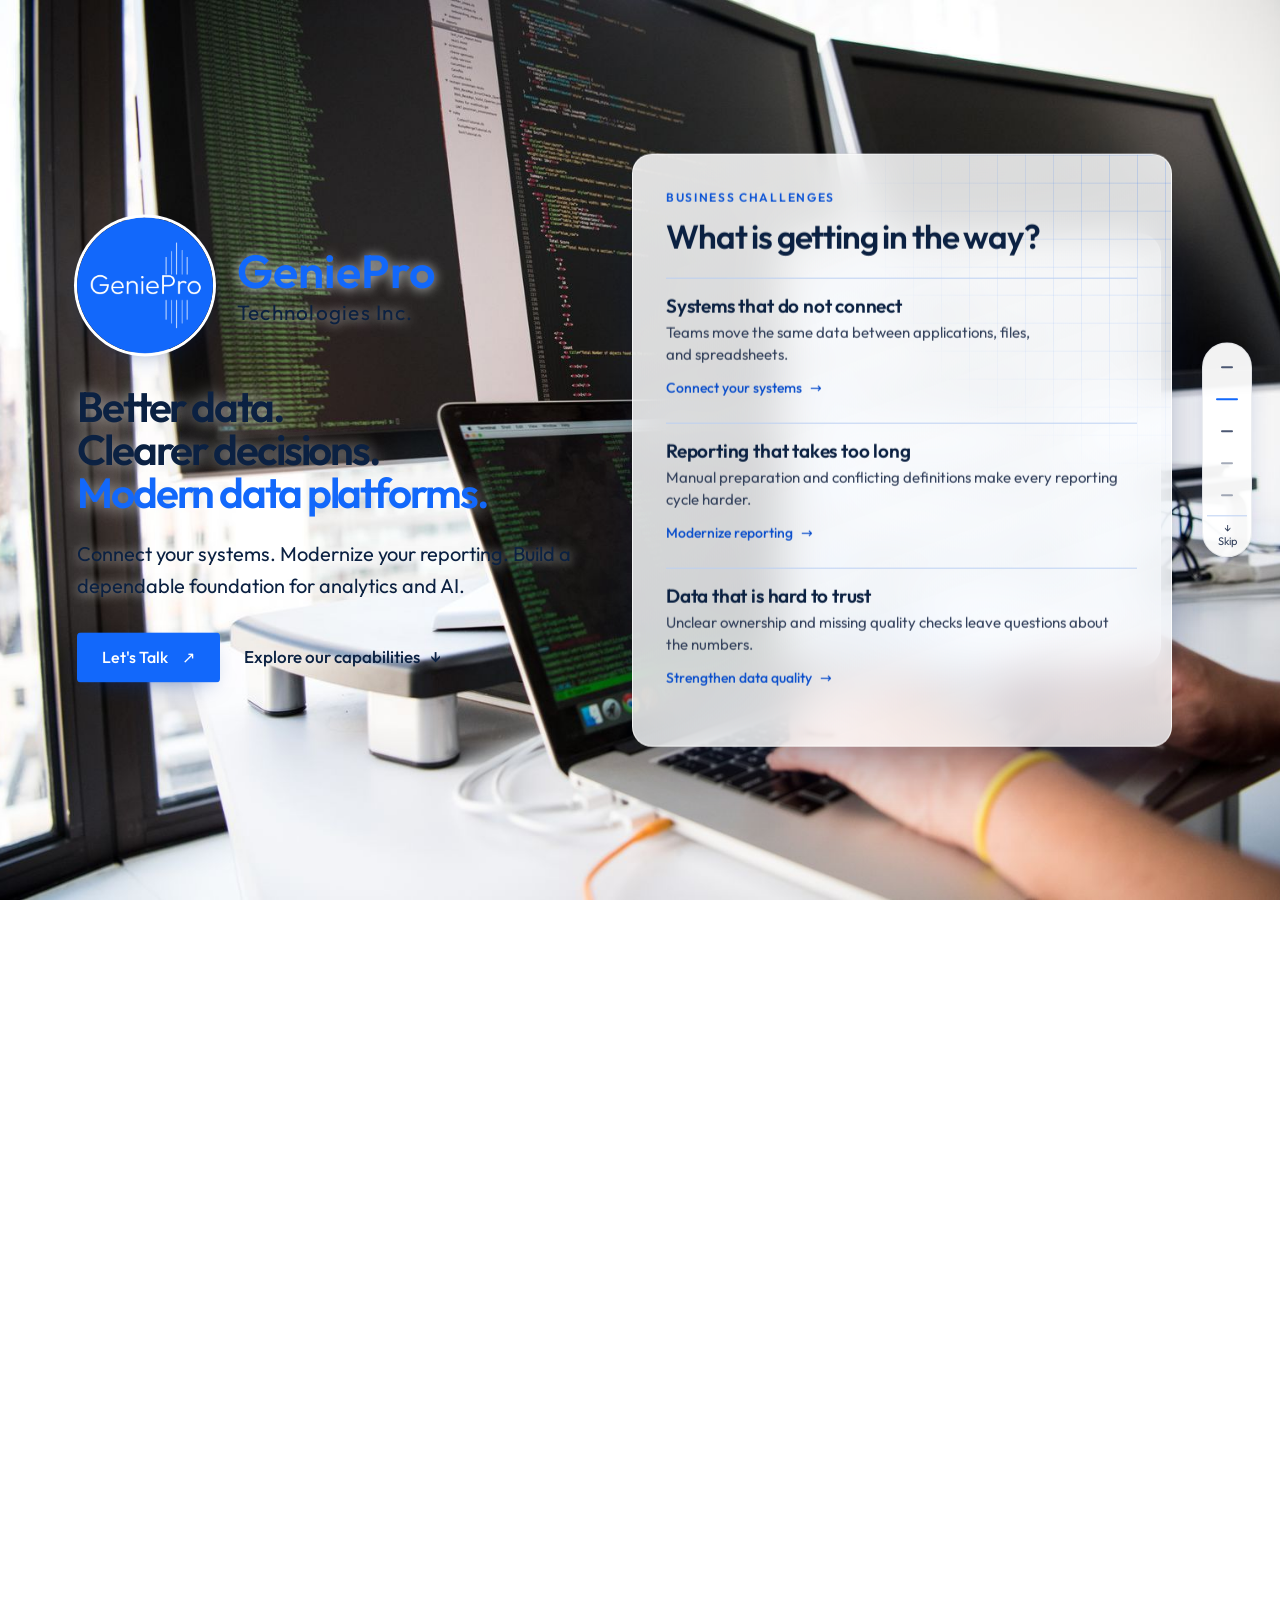
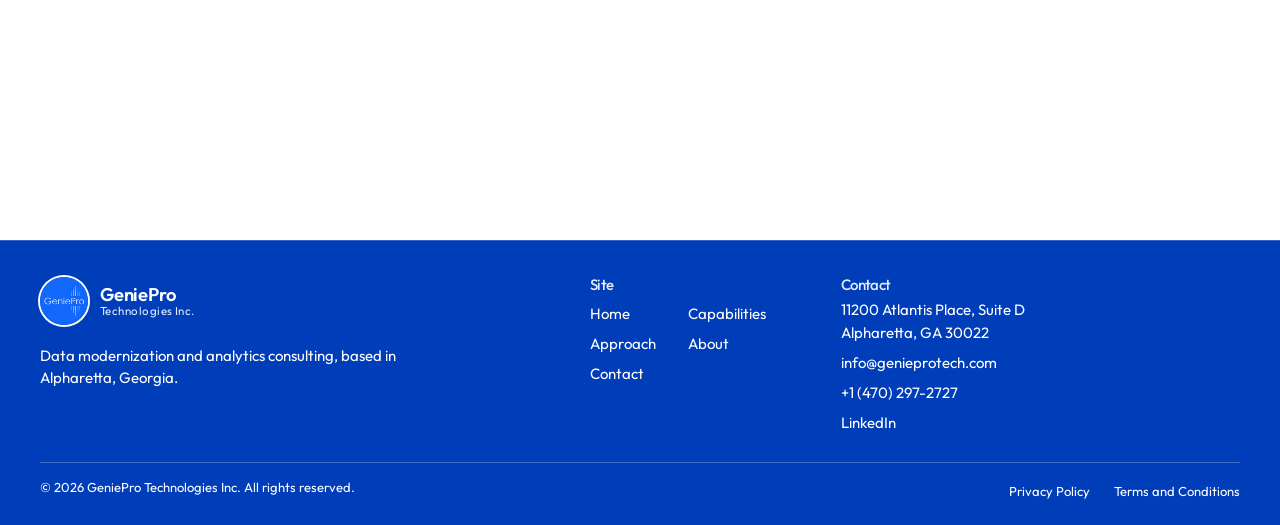
==== index.html @ e13555db "Hero: larger logo with blue company name, add capability card on the right Co-Authored-By: Claude Op" ====
<!doctype html>
<html lang="en">
<head>
  <meta charset="utf-8">
  <meta name="viewport" content="width=device-width, initial-scale=1">
  <title>GeniePro Technologies Inc. | Data Modernization and Analytics Consulting</title>
  <meta name="description" content="Data modernization and analytics consulting from GeniePro Technologies Inc.: connect fragmented systems, modernize reporting, and build a dependable data foundation.">
  <link rel="icon" type="image/png" href="assets/img/geniepro-logo.png">
  <link rel="preload" href="assets/fonts/outfit-latin-var.woff2" as="font" type="font/woff2" crossorigin>
  <link rel="stylesheet" href="assets/styles.css?v=logo2">
  <link rel="stylesheet" href="assets/home.css?v=navwhite1">
  <link rel="stylesheet" href="assets/story.css?v=heroaside1">
  <script>document.documentElement.classList.add("js");</script>
</head>
<body class="home-redesign">
  <a class="skip" href="#main">Skip to content</a>

  <header class="site-header">
    <div class="container header-inner">
      <a class="brand" href="index.html" aria-label="GeniePro Technologies Inc., home">
        <img src="assets/img/geniepro-logo.png" alt="" width="44" height="44">
        <span class="brand-name">GeniePro <small>Technologies Inc.</small></span>
      </a>
      <button class="nav-toggle" type="button" aria-expanded="false" aria-controls="site-nav">Menu</button>
      <nav class="site-nav" id="site-nav" aria-label="Main">
        <ul>
          <li><a href="index.html" aria-current="page">Home</a></li>
          <li><a href="services.html">Capabilities</a></li>
          <li><a href="#approach">Approach</a></li>
          <li><a href="about.html">About</a></li>
          <li><a href="contact.html">Contact</a></li>
        </ul>
        <a class="btn btn-primary" href="contact.html#inquiry" data-inquiry-open>Let's Talk</a>
      </nav>
    </div>
  </header>

  <main id="main">

    <section class="gp-story" id="story" aria-label="GeniePro Technologies Inc. overview">
      <div class="gp-stage">
        <div class="gp-bg gp-bg-photo" data-bg="0" style="background-image:url('assets/img/data-network.jpg')" aria-hidden="true"></div>
        <div class="gp-bg gp-bg-tint gp-bg-blend gp-photo-left" data-bg="1" aria-hidden="true"></div>
        <div class="gp-bg gp-bg-grid gp-bg-blend gp-photo-right" data-bg="2" aria-hidden="true"></div>
        <div class="gp-bg gp-bg-photo" data-bg="3" style="background-image:url('assets/img/workshop.jpg')" aria-hidden="true"></div>
        <div class="gp-bg gp-bg-blue" data-bg="4" aria-hidden="true"></div>


        <div class="gp-frame gp-intro" id="overview" data-frame="0" aria-labelledby="hero-title">
          <a class="gp-hero-brand" href="index.html" aria-label="GeniePro Technologies Inc., home" data-frame="0" data-d="0">
            <img src="assets/img/geniepro-logo-800.png" alt="" width="136" height="136">
            <span>GeniePro <small>Technologies Inc.</small></span>
          </a>
          <h1 id="hero-title" data-frame="0" data-d="0">Better data.<br>Clearer decisions.<br><em>Modern data platforms.</em></h1>
          <p class="gp-lede" data-frame="0" data-d="0.18">Connect your systems. Modernize your reporting. Build a dependable foundation for analytics and AI.</p>
          <div class="gp-actions" data-frame="0" data-d="0.26">
            <a class="btn btn-primary" href="contact.html#inquiry" data-inquiry-open>Let's Talk <span aria-hidden="true">&#8599;</span></a>
            <a class="gp-link" href="#capabilities">Explore our capabilities <span aria-hidden="true">&darr;</span></a>
          </div>
          <div class="gp-hero-aside">
            <div class="gp-aside-card" data-frame="0" data-d="0.34">
              <p class="gp-aside-k">What we help with</p>
              <ul>
                <li><span class="gp-aside-ic" aria-hidden="true"><svg viewBox="0 0 24 24"><ellipse cx="12" cy="6" rx="7" ry="3"/><path d="M5 6v12c0 1.7 3.1 3 7 3s7-1.3 7-3V6M5 12c0 1.7 3.1 3 7 3s7-1.3 7-3"/></svg></span><div><strong>Data platforms</strong><small>Modernize legacy environments</small></div></li>
                <li><span class="gp-aside-ic" aria-hidden="true"><svg viewBox="0 0 24 24"><circle cx="5" cy="6" r="2.5"/><circle cx="5" cy="18" r="2.5"/><circle cx="19" cy="12" r="2.5"/><path d="M7.5 6H11a3 3 0 0 1 3 3v0a3 3 0 0 0 3 3M7.5 18H11a3 3 0 0 0 3-3v0a3 3 0 0 1 3-3"/></svg></span><div><strong>Integration &amp; pipelines</strong><small>Connect the systems you run on</small></div></li>
                <li><span class="gp-aside-ic" aria-hidden="true"><svg viewBox="0 0 24 24"><path d="M4 20V4M4 20h16"/><path d="M8 16v-4M12 16V8M16 16v-6"/></svg></span><div><strong>Analytics &amp; reporting</strong><small>One set of trusted numbers</small></div></li>
                <li><span class="gp-aside-ic" aria-hidden="true"><svg viewBox="0 0 24 24"><path d="M12 3l7 3v5c0 4.5-3 8.3-7 10-4-1.7-7-5.5-7-10V6z"/><path d="M9 12l2 2 4-4"/></svg></span><div><strong>Governance &amp; AI readiness</strong><small>Quality and access you can rely on</small></div></li>
              </ul>
              <a class="gp-aside-link" href="#capabilities">See all capabilities <span aria-hidden="true">&rarr;</span></a>
            </div>
          </div>
        </div>

        <div class="gp-frame gp-card gp-right" id="challenges" data-frame="1" aria-labelledby="challenges-title">
          <p class="gp-k" data-frame="1" data-d="0">Business challenges</p>
          <h2 id="challenges-title" data-frame="1" data-d="0.08">What is getting in the way?</h2>
          <ul class="gp-list">
            <li data-frame="1" data-d="0.2"><h3>Systems that do not connect</h3><p>Teams move the same data between applications, files, and spreadsheets.</p><a href="services.html#engineering">Connect your systems <span aria-hidden="true">&rarr;</span></a></li>
            <li data-frame="1" data-d="0.28"><h3>Reporting that takes too long</h3><p>Manual preparation and conflicting definitions make every reporting cycle harder.</p><a href="services.html#analytics">Modernize reporting <span aria-hidden="true">&rarr;</span></a></li>
            <li data-frame="1" data-d="0.36"><h3>Data that is hard to trust</h3><p>Unclear ownership and missing quality checks leave questions about the numbers.</p><a href="services.html#governance">Strengthen data quality <span aria-hidden="true">&rarr;</span></a></li>
          </ul>
        </div>

        <div class="gp-frame gp-card gp-left gp-wide" id="capabilities" data-frame="2" aria-labelledby="cap-title">
          <p class="gp-k" data-frame="2" data-d="0">Our capabilities</p>
          <h2 id="cap-title" data-frame="2" data-d="0.08">The expertise to move forward.</h2>
          <ul class="gp-caps">
            <li data-frame="2" data-d="0.18"><a href="services.html#platform"><span>01</span><strong>Data Platform Modernization</strong><small>Plan a phased migration to a maintainable platform.</small></a></li>
            <li data-frame="2" data-d="0.22"><a href="services.html#engineering"><span>02</span><strong>Data Engineering &amp; Integration</strong><small>Connected systems and monitored pipelines.</small></a></li>
            <li data-frame="2" data-d="0.26"><a href="services.html#analytics"><span>03</span><strong>Analytics &amp; Reporting</strong><small>Shared definitions and clearer reporting.</small></a></li>
            <li data-frame="2" data-d="0.30"><a href="services.html#governance"><span>04</span><strong>Data Quality &amp; Governance</strong><small>Ownership, access, and checks people can rely on.</small></a></li>
            <li data-frame="2" data-d="0.34"><a href="services.html#ai"><span>05</span><strong>AI-Ready Data Foundations</strong><small>Dependable, governed data before investing in AI.</small></a></li>
            <li data-frame="2" data-d="0.38"><a href="services.html#consulting"><span>06</span><strong>Software &amp; IT Delivery</strong><small>Custom software, cloud and DevOps, mobile apps, and IT consulting.</small></a></li>
          </ul>
        </div>

        <div class="gp-frame gp-card gp-right" id="approach" data-frame="3" aria-labelledby="approach-title">
          <p class="gp-k" data-frame="3" data-d="0">A practical path forward</p>
          <h2 id="approach-title" data-frame="3" data-d="0.08">A clear plan. Practical delivery.</h2>
          <ol class="gp-steps">
            <li data-frame="3" data-d="0.18"><span>01</span><div><h3>Assess</h3><p>Review current systems, dependencies, and priorities.</p></div></li>
            <li data-frame="3" data-d="0.24"><span>02</span><div><h3>Design</h3><p>Define the architecture and migration roadmap.</p></div></li>
            <li data-frame="3" data-d="0.30"><span>03</span><div><h3>Migrate &amp; validate</h3><p>Migrate in phases and validate against existing results.</p></div></li>
            <li data-frame="3" data-d="0.36"><span>04</span><div><h3>Improve</h3><p>Add monitoring, documentation, and handover.</p></div></li>
          </ol>
          <a class="gp-link" data-frame="3" data-d="0.42" href="about.html">Get to know GeniePro <span aria-hidden="true">&#8599;</span></a>
        </div>

        <div class="gp-frame gp-card gp-center" id="contact" data-frame="4" aria-labelledby="contact-title">
          <img class="gp-contact-logo" src="assets/img/geniepro-logo.png" alt="GeniePro Technologies Inc." width="72" height="72" data-frame="4" data-d="0">
          <p class="gp-k" data-frame="4" data-d="0.04">Start a conversation</p>
          <h2 id="contact-title" data-frame="4" data-d="0.08">Let's discuss your data landscape.</h2>
          <p class="gp-text" data-frame="4" data-d="0.18">Tell us about your systems, reporting challenges, or planned initiative. We will reply by email to set up a first conversation.</p>
          <div class="gp-actions" data-frame="4" data-d="0.26">
            <a class="btn btn-primary" href="contact.html#inquiry" data-inquiry-open>Let's Talk <span aria-hidden="true">&#8599;</span></a>
            <a class="gp-link" href="mailto:info@genieprotech.com">info@genieprotech.com</a>
          </div>
        </div>

        <div class="gp-rail-wrap">
        <nav class="gp-rail" aria-label="Homepage sections">
          <button type="button" data-step="0"><span class="gp-lab">Overview</span><span class="gp-tick" aria-hidden="true"></span></button>
          <button type="button" data-step="1"><span class="gp-lab">Challenges</span><span class="gp-tick" aria-hidden="true"></span></button>
          <button type="button" data-step="2"><span class="gp-lab">Capabilities</span><span class="gp-tick" aria-hidden="true"></span></button>
          <button type="button" data-step="3"><span class="gp-lab">Approach</span><span class="gp-tick" aria-hidden="true"></span></button>
          <button type="button" data-step="4"><span class="gp-lab">Contact</span><span class="gp-tick" aria-hidden="true"></span></button>
        </nav>
        <button type="button" class="gp-skip" aria-label="Skip to the end of this section" hidden><span aria-hidden="true">&darr;</span> Skip</button>
        </div>
      </div>
    </section>

  </main>

  <footer class="site-footer">
    <div class="container">
      <div class="footer-grid">
        <div class="footer-brand">
          <a class="brand" href="index.html" aria-label="GeniePro Technologies Inc., home">
            <img src="assets/img/geniepro-logo.png" alt="" width="44" height="44">
            <span class="brand-name">GeniePro <small>Technologies Inc.</small></span>
          </a>
          <p>Data modernization and analytics consulting, based in Alpharetta, Georgia.</p>
        </div>
        <nav aria-label="Footer">
          <h2>Site</h2>
          <ul>
            <li><a href="index.html">Home</a></li>
            <li><a href="services.html">Capabilities</a></li>
            <li><a href="index.html#approach">Approach</a></li>
            <li><a href="about.html">About</a></li>
            <li><a href="contact.html">Contact</a></li>
          </ul>
        </nav>
        <div>
          <h2>Contact</h2>
          <address>
            <p>11200 Atlantis Place, Suite D<br>Alpharetta, GA 30022</p>
            <a href="mailto:info@genieprotech.com">info@genieprotech.com</a><br>
            <a href="tel:+14702972727">+1 (470) 297-2727</a><br>
            <a href="https://www.linkedin.com/company/genie-pro-technolgies-inc" rel="noopener">LinkedIn</a>
          </address>
        </div>
      </div>
      <div class="footer-base">
        <p>&copy; 2026 GeniePro Technologies Inc. All rights reserved.</p>
        <ul>
          <li><a href="privacy-policy.html">Privacy Policy</a></li>
          <li><a href="terms-and-conditions.html">Terms and Conditions</a></li>
        </ul>
      </div>
    </div>
  </footer>


  <dialog class="inquiry-dialog" id="inquiry-dialog" aria-labelledby="inquiry-dialog-title">
    <div class="inquiry-dialog-inner">
      <button class="dialog-close" type="button" aria-label="Close inquiry form">&times;</button>
      <div class="dialog-heading"><h2 id="inquiry-dialog-title">Let's discuss your data landscape.</h2><p>Tell us about your systems, reporting challenges, or planned data initiative.</p></div>
        <form class="inquiry" id="inquiry-form" action="mailto:info@genieprotech.com" method="post" enctype="text/plain" data-endpoint="" data-mailto="info@genieprotech.com">
          <div class="field">
            <label for="f-name">Name</label>
            <input id="f-name" name="name" type="text" autocomplete="name" required aria-describedby="f-name-error">
            <p class="error" id="f-name-error" aria-live="polite"></p>
          </div>
          <div class="field">
            <label for="f-email">Work email</label>
            <input id="f-email" name="email" type="email" autocomplete="email" required aria-describedby="f-email-error">
            <p class="error" id="f-email-error" aria-live="polite"></p>
          </div>
          <div class="field">
            <label for="f-company">Company <i>(optional)</i></label>
            <input id="f-company" name="company" type="text" autocomplete="organization">
          </div>
          <div class="field">
            <label for="f-message">What are you looking to modernize?</label>
            <p class="hint" id="f-message-hint">Tell us about your current systems, reporting challenges, or planned initiative.</p>
            <textarea id="f-message" name="message" rows="5" required aria-describedby="f-message-hint f-message-error"></textarea>
            <p class="error" id="f-message-error" aria-live="polite"></p>
          </div>
          <div class="hp" aria-hidden="true">
            <label for="f-website">Leave this field empty</label>
            <input id="f-website" name="website" type="text" tabindex="-1" autocomplete="off">
          </div>
          <div class="form-foot">
            <button class="btn btn-primary" type="submit">Send Inquiry</button>
            <p class="form-status" role="status"></p>
          </div>
        </form>
      <p class="dialog-alternative">Prefer a separate page? <a href="contact.html#inquiry">Visit Contact</a></p>
    </div>
  </dialog>

  <script src="assets/site.js?v=contact-popup-2" defer></script>
  <script src="assets/story.js?v=hdr-frame1" defer></script>
</body>
</html>
---- assets/styles.css ----
/* Shared site palette, taken from the logo: its blue (#1268FB) and deeper edge blue (#0053FB) for bands,
   pale tints of that blue for page backgrounds, and white kept for cards, forms, and text on blue.
   The --navy-* token names are historical; they now hold logo blues. --ink stays dark for readable text. */

@font-face {
  font-family: "Outfit";
  src: url("fonts/outfit-latin-var.woff2") format("woff2");
  font-weight: 100 900;
  font-style: normal;
  font-display: swap;
}

:root {
  color-scheme: light;
  --white: #FFFFFF;
  --page: #FFFFFF;
  --gray: #F0F5FC;
  --paper: #F7F9FC;
  --footer: #003DB8;
  --on-dark: #FFFFFF;
  --muted-on-dark: #DCE8FF;
  --accent-on-dark: #E3EDFF;
  --ink: #0B2142;
  --body: #33415C;
  --muted: #4C5873;
  --line: #BCD0F2;
  --line-strong: #7F8FB0;
  --blue: #1268FB;
  --blue-ink: #0F56D6;
  --blue-hover: #0B4FCC;
  --blue-deep: #0053FB;
  --blue-tint: #CFE0FF;
  --cyan: var(--accent-on-dark);
  --cyan-line: rgba(255, 255, 255, 0.6);
  --navy: #0053FB;
  --navy-2: #0049E0;
  --navy-3: #003FC4;
  --navy-line: rgba(255, 255, 255, 0.3);
  --navy-text: var(--muted-on-dark);
  --error: #B42318;
  --r: 6px;
  --r-lg: 12px;
  --gutter: clamp(20px, 4vw, 40px);
  --section: clamp(64px, 8vw, 112px);
  --font: "Outfit", "Avenir Next", "Segoe UI", system-ui, sans-serif;
}

*, *::before, *::after { box-sizing: border-box; }
html { -webkit-text-size-adjust: 100%; scroll-behavior: smooth; scroll-padding-top: 96px; }
body {
  margin: 0; background: var(--page); color: var(--body);
  font-family: var(--font); font-size: 1.0625rem; line-height: 1.65;
  -webkit-font-smoothing: antialiased; overflow-x: hidden;
}

h1, h2, h3, h4 { color: var(--ink); font-weight: 600; line-height: 1.08; letter-spacing: -0.03em; margin: 0; text-wrap: balance; }
h1 { font-size: clamp(2.6rem, 5.6vw, 5rem); letter-spacing: -0.04em; line-height: 1; }
h2 { font-size: clamp(2.1rem, 3.4vw + 0.5rem, 3.5rem); }
h3 { font-size: clamp(1.3rem, 1vw + 1rem, 1.625rem); line-height: 1.2; letter-spacing: -0.02em; }
p { margin: 0; text-wrap: pretty; }
ul, ol, dl, dd, figure { margin: 0; padding: 0; }
ul, ol { list-style: none; }
img { max-width: 100%; height: auto; display: block; }
a { color: var(--blue-ink); text-underline-offset: 0.2em; text-decoration-thickness: 1px; }
a:hover { color: var(--blue-hover); }
:focus-visible { outline: 2px solid var(--blue); outline-offset: 3px; border-radius: 2px; }
.on-navy :focus-visible, .cap-lead :focus-visible, .direction :focus-visible { outline-color: #FFFFFF; }
.on-navy .inquiry :focus-visible { outline-color: var(--blue); }

.container { width: 100%; max-width: 1240px; margin-inline: auto; padding-inline: var(--gutter); }
.section { padding-block: var(--section); }
.bg-gray { background: var(--gray); }
.lede { font-size: clamp(1.125rem, 0.6vw + 1rem, 1.375rem); line-height: 1.5; max-width: 33em; }
.label { font-size: 0.875rem; font-weight: 600; letter-spacing: 0.12em; text-transform: uppercase; color: var(--blue-ink); }
.small { font-size: 0.9375rem; color: var(--muted); }
.section-head { max-width: 50rem; margin-bottom: clamp(36px, 4.5vw, 60px); }
.section-head p { margin-top: 20px; }

.on-navy { background: var(--navy); color: var(--navy-text); }
.on-navy h1, .on-navy h2, .on-navy h3, .on-navy h4 { color: var(--white); }
.on-navy a { color: var(--white); }
.on-navy .label { color: var(--cyan); }
/* Faint architecture grid behind navy openings */
.grid-bg { position: relative; isolation: isolate; }
.grid-bg::before {
  content: ""; position: absolute; inset: 0; z-index: -1; pointer-events: none;
  background-image:
    linear-gradient(var(--navy-line) 1px, transparent 1px),
    linear-gradient(90deg, var(--navy-line) 1px, transparent 1px);
  background-size: 72px 72px;
  opacity: 0.35;
  -webkit-mask-image: radial-gradient(ellipse 70% 80% at 85% 0%, #000 0%, transparent 75%);
  mask-image: radial-gradient(ellipse 70% 80% at 85% 0%, #000 0%, transparent 75%);
}

.skip { position: absolute; left: 16px; top: -64px; z-index: 30; background: var(--ink); color: var(--white); padding: 12px 16px; border-radius: var(--r); }
.skip:focus { top: 12px; }

/* Buttons and links */
.btn {
  display: inline-flex; align-items: center; justify-content: center;
  min-height: 50px; padding: 0 24px;
  font: inherit; font-size: 1rem; font-weight: 500; white-space: nowrap; text-decoration: none; cursor: pointer;
  border: 1px solid transparent; border-radius: var(--r);
  transition: background-color 0.15s ease, border-color 0.15s ease, transform 0.1s ease;
}
.btn:active { transform: translateY(1px); }
.btn-primary, .on-navy .inquiry .btn-primary { background: var(--blue); color: var(--white); }
.btn-primary:hover, .on-navy .inquiry .btn-primary:hover { background: var(--blue-hover); color: var(--white); }
.on-navy .btn-primary { background: var(--white); color: var(--blue-ink); }
.on-navy .btn-primary:hover { background: var(--blue-tint); color: var(--blue-ink); }
.btn-secondary { background: transparent; color: var(--ink); border-color: var(--line-strong); }
.btn-secondary:hover { border-color: var(--ink); color: var(--ink); }
.on-navy .btn-secondary { color: var(--white); border-color: rgba(255, 255, 255, 0.7); }
.on-navy .btn-secondary:hover { border-color: var(--white); color: var(--white); }
.btn[disabled] { opacity: 0.6; cursor: progress; }
.actions { display: flex; flex-wrap: wrap; gap: 12px; margin-top: 36px; }

.arrow-link { display: inline-flex; align-items: baseline; gap: 0.4em; font-weight: 500; text-decoration: none; padding-block: 10px; }
.arrow-link span { transition: transform 0.15s ease; }
.arrow-link:hover { text-decoration: underline; }
.arrow-link:hover span { transform: translateX(3px); }

/* Header (white, so the blue logo reads clearly) */
.site-header { position: sticky; top: 0; z-index: 20; background: var(--page); border-bottom: 1px solid var(--line); }
.header-inner { display: flex; align-items: center; justify-content: space-between; gap: 24px; min-height: 72px; }
.brand { display: inline-flex; align-items: center; gap: 12px; color: var(--ink); text-decoration: none; }
.brand:hover { color: var(--ink); }
.brand img { width: 44px; height: 44px; }
.brand-name { font-size: 1.125rem; font-weight: 600; letter-spacing: -0.01em; line-height: 1.1; }
.brand-name small { display: block; font-size: 0.75rem; font-weight: 400; letter-spacing: 0.04em; color: var(--muted); }
.site-nav { display: flex; align-items: center; gap: 24px; }
.site-nav ul { display: flex; gap: 2px; }
.site-nav li a { display: inline-flex; align-items: center; min-height: 44px; padding: 0 13px; color: var(--body); text-decoration: none; border-radius: var(--r); }
.site-nav li a:hover { color: var(--ink); background: var(--gray); }
.site-nav li a[aria-current="page"] { color: var(--ink); font-weight: 500; box-shadow: inset 0 -2px 0 var(--blue); border-radius: 0; }
.site-nav .btn { min-height: 46px; padding: 0 18px; }
.nav-toggle { display: none; }

@media (max-width: 1000px) {
  .js .nav-toggle {
    display: inline-flex; align-items: center; min-height: 44px; padding: 0 16px;
    font: inherit; font-weight: 500; color: var(--ink); background: transparent;
    border: 1px solid var(--line-strong); border-radius: var(--r); cursor: pointer;
  }
  .site-nav { flex-direction: column; align-items: stretch; gap: 16px; padding-bottom: 20px; }
  .js .site-nav { display: none; position: absolute; top: 100%; left: 0; right: 0; background: var(--page); border-bottom: 1px solid var(--line); padding: 8px var(--gutter) 24px; }
  .js .site-nav.is-open { display: flex; }
  .site-nav ul { flex-direction: column; gap: 0; }
  .site-nav li a { width: 100%; min-height: 52px; padding: 0; font-size: 1.125rem; color: var(--ink); border-bottom: 1px solid var(--line); border-radius: 0; }
  .site-nav li a[aria-current="page"] { box-shadow: none; color: var(--blue-ink); }
  html:not(.js) .header-inner { flex-direction: column; align-items: stretch; padding-top: 12px; }
}

/* Hero: white split layout. Text left, pipeline card on tinted blocks right. */
.hero { position: relative; isolation: isolate; overflow: hidden; padding-block: clamp(48px, 6vw, 88px); }
.hero::before {
  content: ""; position: absolute; inset: 0; z-index: -1; pointer-events: none;
  background-image: radial-gradient(rgba(18, 104, 251, 0.22) 1.5px, transparent 1.6px);
  background-size: 28px 28px;
  -webkit-mask-image: linear-gradient(110deg, transparent 15%, #000 85%);
  mask-image: linear-gradient(110deg, transparent 15%, #000 85%);
}
.hero-grid { display: grid; grid-template-columns: minmax(0, 1fr) minmax(0, 1fr); gap: clamp(32px, 5vw, 72px); align-items: center; }
.badge { display: inline-block; padding: 6px 16px; border-radius: 999px; background: #EAF2FF; border: 1px solid rgba(18, 104, 251, 0.3); color: var(--blue-ink); font-size: 0.875rem; font-weight: 600; }
.hero h1 { margin-top: 22px; font-weight: 700; font-size: clamp(2.4rem, 3.7vw, 3.375rem); line-height: 1.06; text-wrap: wrap; }
.hero h1 span { display: block; }
.hero h1 .accent { color: var(--blue); }
.hero .lede { margin-top: 24px; }

.hero-art { position: relative; padding: 36px 28px; }
.hero-art::before, .hero-art::after { content: ""; position: absolute; }
.hero-art::before { top: 0; right: 0; width: 75%; height: 62%; background: #D3E3FF; border-radius: 0 24px 0 80px; }
.hero-art::after { bottom: 0; left: 0; width: 70%; height: 55%; background: #EAF2FF; border-radius: 80px 0 24px 0; }
.pipe { position: relative; z-index: 1; background: var(--white); border-radius: 20px; box-shadow: 0 20px 60px -12px rgba(10, 29, 69, 0.22); padding: clamp(18px, 2.4vw, 28px); }
.pipe figcaption { font-size: 0.75rem; font-weight: 600; letter-spacing: 0.1em; text-transform: uppercase; color: var(--muted); margin-bottom: 18px; }
.pipe-h { font-size: 0.9375rem; font-weight: 600; color: var(--ink); margin-bottom: 10px; }
.chips { display: grid; grid-template-columns: repeat(2, minmax(0, 1fr)); gap: 8px; }
.chips.three { grid-template-columns: repeat(3, minmax(0, 1fr)); }
.chip { padding: 10px 12px; border: 1.5px dashed var(--line-strong); border-radius: 8px; background: var(--white); font-size: 0.9375rem; font-weight: 500; line-height: 1.25; color: var(--ink); }
.pipe-out .chip { border: 1.5px solid var(--blue); background: var(--gray); }
.pipe-out .chip.next { border-style: dashed; background: var(--white); }
.chip small { display: block; margin-top: 2px; font-size: 0.75rem; font-weight: 400; color: var(--muted); }
.flow { position: relative; height: 38px; margin: 8px 0; }
.flow::before { content: ""; position: absolute; left: 50%; top: 0; bottom: 8px; width: 2px; margin-left: -1px; background: var(--blue); }
.flow::after { content: ""; position: absolute; left: 50%; bottom: 0; margin-left: -7px; border: 7px solid transparent; border-top: 10px solid var(--blue); border-bottom: 0; }
.flow i { position: absolute; left: 50%; top: 0; width: 8px; height: 8px; margin-left: -4px; border-radius: 50%; background: var(--blue-deep); box-shadow: 0 0 0 3px var(--white); opacity: 0; }
.pipe-core { background: var(--blue); border-radius: 12px; padding: 16px; }
.pipe-core .pipe-h { color: var(--white); }
.stages { display: grid; grid-template-columns: minmax(0, 1fr) auto minmax(0, 1fr) auto minmax(0, 1fr); gap: 8px; align-items: stretch; }
.stage { background: var(--white); border-radius: 8px; padding: 12px 10px; }
.stage b { display: block; font-size: 0.9375rem; font-weight: 600; line-height: 1.2; color: var(--ink); }
.stage span { display: block; margin-top: 4px; font-size: 0.8125rem; line-height: 1.3; color: var(--body); }
.stages .sep { align-self: center; color: var(--white); font-weight: 600; }
@media (prefers-reduced-motion: no-preference) {
  .flow i { animation: drop 2.8s ease-in-out infinite; }
  .flow + .pipe-core + .flow i { animation-delay: 1.4s; }
}
@keyframes drop { 0% { transform: translateY(0); opacity: 0; } 20%, 75% { opacity: 1; } 100% { transform: translateY(22px); opacity: 0; } }
@media (max-width: 1000px) {
  .hero-grid { grid-template-columns: 1fr; }
  .hero-art { max-width: 640px; }
}
@media (max-width: 520px) {
  .hero-art { padding: 22px 12px; }
  .stages { grid-template-columns: 1fr; }
  .stages .sep { justify-self: center; transform: rotate(90deg); line-height: 1; }
  .chips.three { grid-template-columns: 1fr; }
}

/* Problems paired with capabilities */
.pair { display: grid; grid-template-columns: minmax(0, 5fr) 72px minmax(0, 6fr); gap: clamp(16px, 2.5vw, 32px); align-items: center; padding-block: clamp(24px, 3vw, 36px); border-top: 1px solid var(--line); }
.pair:last-child { border-bottom: 1px solid var(--line); }
.pair h3 { font-size: clamp(1.3rem, 1.2vw + 1rem, 1.75rem); font-weight: 500; }
.pair-link { position: relative; height: 1px; background: linear-gradient(90deg, var(--line-strong), var(--blue)); }
.pair-link::after { content: ""; position: absolute; right: -4px; top: -4px; width: 9px; height: 9px; border-radius: 50%; background: var(--blue); box-shadow: 0 0 0 4px rgba(18, 104, 251, 0.14); }
.pair-answer a { display: inline-block; font-size: 0.9375rem; font-weight: 600; letter-spacing: 0.01em; text-decoration: none; padding-block: 6px; }
.pair-answer a:hover { text-decoration: underline; }
.pair-answer p { margin-top: 2px; max-width: 34em; }

/* Business challenges */
.challenges { display: grid; grid-template-columns: repeat(3, minmax(0, 1fr)); gap: clamp(24px, 3vw, 48px); }
.challenges li { position: relative; padding-top: 26px; border-top: 1px solid var(--ink); }
.challenges li::before { content: ""; position: absolute; top: -5px; left: 0; width: 9px; height: 9px; border-radius: 50%; background: var(--blue); }
.on-navy .challenges li { border-color: rgba(255, 255, 255, 0.6); }
.on-navy .challenges li::before { background: var(--white); }
.challenges h3 { font-size: clamp(1.4rem, 1.3vw + 1rem, 2rem); font-weight: 500; line-height: 1.2; }

/* Capabilities (home) */
.cap-lead { background: var(--navy); color: var(--navy-text); border-radius: var(--r-lg); padding: clamp(28px, 4.5vw, 64px); display: grid; grid-template-columns: minmax(0, 5fr) minmax(0, 6fr); gap: clamp(28px, 5vw, 80px); align-items: center; }
.cap-lead h3 { color: var(--white); font-size: clamp(1.9rem, 2.2vw + 1rem, 2.75rem); letter-spacing: -0.03em; line-height: 1.05; margin-top: 14px; }
.cap-lead .label { color: var(--cyan); }
.cap-lead p { font-size: clamp(1.125rem, 0.6vw + 1rem, 1.375rem); line-height: 1.5; }
.cap-lead .label { margin-bottom: 14px; }
.cap-lead h3 { margin-top: 0; }
.cap-lead a { color: var(--white); margin-top: 14px; }
.deliv { display: grid; grid-template-columns: repeat(2, minmax(0, 1fr)); gap: 0 28px; }
.deliv li { padding: 18px 0; border-top: 1px solid var(--navy-line); color: var(--white); font-size: 1.0625rem; line-height: 1.3; }
.deliv li small { display: block; margin-top: 4px; font-size: 0.875rem; line-height: 1.45; color: var(--navy-text); }
.cap-grid { display: grid; grid-template-columns: repeat(12, minmax(0, 1fr)); gap: 20px; margin-top: 20px; }
.cap-cell { grid-column: span 6; display: flex; flex-direction: column; background: var(--white); border: 1px solid var(--line); border-radius: var(--r-lg); padding: clamp(24px, 3vw, 40px); }
.cap-cell.wide { grid-column: span 7; }
.cap-cell.next { background: transparent; border: 1px dashed var(--line-strong); }
.cap-cell h3 { font-size: clamp(1.4rem, 1vw + 1.1rem, 1.75rem); }
.cap-cell > p { margin-top: 12px; margin-bottom: 16px; }
.cap-cell .label { margin-bottom: 12px; font-size: 0.8125rem; }
.ticks { margin-top: 20px; margin-bottom: 16px; display: grid; gap: 8px 28px; }
.cap-cell.wide .ticks { grid-template-columns: repeat(2, minmax(0, 1fr)); }
.ticks li { position: relative; padding-left: 20px; color: var(--ink); line-height: 1.4; }
.ticks li::before { content: ""; position: absolute; left: 0; top: 0.7em; width: 10px; height: 1px; background: var(--blue); }
.cap-cell .arrow-link { margin-top: auto; }

/* Approach */
.phases { display: grid; grid-template-columns: repeat(4, minmax(0, 1fr)); gap: clamp(20px, 2.5vw, 36px); position: relative; padding-top: 44px; }
.phases::before, .phases::after { content: ""; position: absolute; top: 6px; left: 0; right: 0; height: 2px; }
.phases::before { background: var(--line); }
.phases::after { background: linear-gradient(90deg, var(--blue-deep), #6FA4FF); transform-origin: left center; }
.phases > li { position: relative; display: flex; flex-direction: column; }
.phases > li::before { content: ""; position: absolute; top: -44px; left: 0; width: 14px; height: 14px; border-radius: 50%; background: var(--white); border: 3px solid var(--blue); z-index: 1; }
.phases h3 { font-size: clamp(1.4rem, 1vw + 1.1rem, 1.75rem); }
.phases p { margin-top: 12px; }
.phases .out { margin-top: auto; background: var(--gray); border-radius: 8px; padding: 16px 18px; color: var(--ink); line-height: 1.45; }
.phases .out b { display: block; font-size: 0.8125rem; font-weight: 600; letter-spacing: 0.08em; text-transform: uppercase; color: var(--muted); margin-bottom: 6px; }
.phases li > p:first-of-type { margin-bottom: 24px; }
.about-line { margin-top: clamp(40px, 5vw, 64px); padding-top: 24px; border-top: 1px solid var(--line); font-size: 1.125rem; color: var(--ink); max-width: none; }
.about-line a { font-weight: 500; white-space: nowrap; }
.note { margin-top: 36px; max-width: 46em; font-size: 0.9375rem; color: var(--muted); }
@media (prefers-reduced-motion: no-preference) {
  .js .phases::after { transform: scaleX(0); transition: transform 1.6s cubic-bezier(0.2, 0.7, 0.2, 1); }
  .js .phases.is-visible::after { transform: scaleX(1); }
}

/* Outcomes */
.outcomes { display: grid; grid-template-columns: repeat(6, minmax(0, 1fr)); gap: clamp(32px, 4vw, 56px) clamp(24px, 3vw, 48px); }
.outcomes li { grid-column: span 2; position: relative; padding-top: 24px; border-top: 1px solid var(--ink); }
.outcomes li:nth-child(n+4) { grid-column: span 3; }
.outcomes li::before { content: ""; position: absolute; top: -5px; left: 0; width: 9px; height: 9px; border-radius: 50%; background: var(--blue); }
.outcomes h3 { font-size: clamp(1.4rem, 1.2vw + 1rem, 1.875rem); }
.outcomes p { margin-top: 10px; max-width: 30em; }

/* Two-column statement + facts */
.approach { display: grid; grid-template-columns: minmax(0, 6fr) minmax(0, 6fr); gap: clamp(32px, 6vw, 96px); align-items: start; }
.approach-statement { font-size: clamp(1.375rem, 1.3vw + 1rem, 2rem); line-height: 1.3; letter-spacing: -0.02em; color: var(--ink); margin-top: 24px; }
.facts { border-top: 1px solid var(--line); }
.facts div { display: grid; grid-template-columns: 120px 1fr; gap: 16px; padding-block: 16px; border-bottom: 1px solid var(--line); }
.facts dt { color: var(--muted); font-size: 0.9375rem; }
.facts dd, .facts dd a { color: var(--ink); }
.on-navy .facts, .on-navy .facts div { border-color: var(--navy-line); }
.on-navy .facts dt { color: var(--navy-text); }
.on-navy .facts dd, .on-navy .facts dd a { color: var(--white); }

/* Contact */
.contact-grid { display: grid; grid-template-columns: minmax(0, 5fr) minmax(0, 6fr); gap: clamp(40px, 6vw, 96px); align-items: start; }
.contact-copy > p { margin-top: 20px; max-width: 30em; }
.contact-copy .label + h1, .contact-copy .label + h2 { margin-top: 20px; }
.contact-copy h1 { font-size: clamp(2.4rem, 3.6vw + 0.6rem, 4rem); }
.contact-copy .facts { margin-top: 40px; }
.inquiry { background: var(--white); color: var(--body); border-radius: var(--r-lg); padding: clamp(24px, 3.5vw, 44px); display: grid; gap: 22px; box-shadow: 0 24px 60px -30px rgba(0, 30, 110, 0.55); }
.field { display: grid; gap: 8px; }
.field label { font-weight: 500; color: var(--ink); }
.field label i { font-style: normal; font-weight: 400; color: var(--muted); }
.field input, .field textarea { width: 100%; min-height: 50px; padding: 12px 14px; font: inherit; color: var(--ink); background: var(--white); border: 1px solid var(--line-strong); border-radius: var(--r); }
.field textarea { min-height: 150px; resize: vertical; line-height: 1.5; }
.field input:focus-visible, .field textarea:focus-visible { outline: 2px solid var(--blue); outline-offset: 1px; border-color: var(--blue); }
.field [aria-invalid="true"] { border-color: var(--error); box-shadow: inset 0 0 0 1px var(--error); }
.field .hint { font-size: 0.9375rem; color: var(--muted); }
.field .error { font-size: 0.9375rem; color: var(--error); font-weight: 500; }
.field .error:empty { display: none; }
.hp { position: absolute; left: -9999px; width: 1px; height: 1px; overflow: hidden; }
.form-foot { display: grid; gap: 14px; justify-items: start; }
.form-status { font-size: 0.9375rem; line-height: 1.5; color: var(--ink); }
.form-status:empty { display: none; }
.form-status.is-error { color: var(--error); }
.inquiry h3 { color: var(--ink); }

/* Inner page heads */
.page-head { padding-block: clamp(56px, 7vw, 104px) clamp(48px, 6vw, 88px); }
.page-head h1 { max-width: 14em; margin-top: 20px; font-size: clamp(2.5rem, 4vw + 0.6rem, 4.25rem); }
.page-head .lede { margin-top: 26px; color: var(--body); }
.on-navy.page-head .lede { color: var(--navy-text); }
.jump { display: flex; flex-wrap: wrap; gap: 6px 28px; margin-top: 44px; padding-top: 18px; border-top: 1px solid var(--navy-line); }
.jump a { display: inline-flex; align-items: center; min-height: 44px; font-weight: 500; text-decoration: none; }
.jump a:hover { text-decoration: underline; }

/* Capabilities page */
.service { padding-block: clamp(56px, 7vw, 104px); }
.service:nth-of-type(odd) { background: var(--gray); }
.service-grid { display: grid; grid-template-columns: minmax(0, 5fr) minmax(0, 7fr); gap: clamp(32px, 6vw, 96px); align-items: start; }
.service-intro { position: sticky; top: 112px; }
.service-intro h2 { font-size: clamp(2rem, 2.4vw + 1rem, 3rem); margin-top: 14px; }
.service-intro > p { margin-top: 20px; }
.service-intro .btn { margin-top: 28px; }
.service-body { display: grid; gap: 40px; }
.block-title { display: block; font-size: 0.8125rem; font-weight: 600; letter-spacing: 0.08em; text-transform: uppercase; color: var(--muted); margin-bottom: 14px; }
.service-body .big { font-size: clamp(1.25rem, 0.8vw + 1rem, 1.5rem); line-height: 1.4; letter-spacing: -0.01em; color: var(--ink); }
.plain-list li { position: relative; padding: 12px 0 12px 22px; border-top: 1px solid var(--line); color: var(--ink); }
.plain-list li:first-child { border-top: 0; padding-top: 0; }
.plain-list li::before { content: ""; position: absolute; left: 0; top: 1.5em; width: 10px; height: 1px; background: var(--blue); }
.plain-list li:first-child::before { top: 0.8em; }
.deliver { display: grid; grid-template-columns: repeat(2, minmax(0, 1fr)); gap: 24px 32px; }
.deliver h4 { font-size: 1.125rem; letter-spacing: -0.01em; line-height: 1.25; }
.deliver p { margin-top: 6px; font-size: 1rem; }
.fit { background: var(--white); border: 1px solid var(--line); border-radius: var(--r-lg); padding: clamp(20px, 3vw, 32px); }
.journey { display: grid; grid-template-columns: repeat(4, minmax(0, 1fr)); gap: 6px; margin-bottom: 18px; }
.journey li { padding-top: 10px; border-top: 3px solid var(--line); font-size: 0.875rem; line-height: 1.3; color: var(--muted); }
.journey li.on { border-color: var(--blue); color: var(--ink); font-weight: 500; }

.service { padding-block: clamp(44px, 5vw, 72px); }
.cap-row { display: grid; grid-template-columns: minmax(0, 4fr) minmax(0, 4fr) minmax(0, 4fr); gap: clamp(24px, 4vw, 64px); align-items: start; }
.cap-row h2 { font-size: clamp(1.75rem, 1.6vw + 1rem, 2.5rem); }
.cap-row .label { margin-bottom: 12px; font-size: 0.8125rem; }
.cap-row .when { font-size: clamp(1.125rem, 0.5vw + 1rem, 1.3125rem); line-height: 1.5; color: var(--ink); }
.cap-row .arrow-link { margin-top: 10px; }
.cap-row .ticks { margin: 0; gap: 12px; }
.cap-row .ticks li { font-size: 1.0625rem; }

/* CTA band */
.cta-band { padding-block: clamp(64px, 8vw, 112px); }
.cta-band h2 { max-width: 16em; }
.cta-band p { margin-top: 18px; }
.cta-band .actions { margin-top: 32px; }

/* About page */
.prose-grid { display: grid; grid-template-columns: minmax(0, 4fr) minmax(0, 8fr); gap: clamp(24px, 6vw, 96px); align-items: start; }
.prose > * + * { margin-top: 20px; }
.prose p { max-width: 38em; }
.prose .big { font-size: clamp(1.375rem, 1vw + 1rem, 1.75rem); line-height: 1.35; letter-spacing: -0.015em; color: var(--ink); }
.ledger { display: grid; grid-template-columns: repeat(2, minmax(0, 1fr)); gap: 20px; }
.ledger > div { background: var(--white); border: 1px solid var(--line); border-radius: var(--r-lg); padding: clamp(24px, 3.5vw, 44px); }
.ledger > div.direction { background: var(--navy); border-color: var(--navy); color: var(--navy-text); }
.ledger h3 { margin-top: 12px; font-size: clamp(1.5rem, 1.2vw + 1.1rem, 2rem); }
.ledger .direction h3 { color: var(--white); }
.ledger .direction .label { color: var(--white); }
.ledger ul { margin-top: 20px; }
.ledger li { padding-block: 14px; border-top: 1px solid var(--line); color: var(--ink); }
.ledger .direction li { border-color: var(--navy-line); color: var(--white); }
.commit { display: grid; grid-template-columns: repeat(2, minmax(0, 1fr)); gap: 0 clamp(32px, 5vw, 72px); }
.commit li { padding-block: 26px; border-top: 1px solid var(--navy-line); }
.commit h3 { font-size: 1.375rem; }
.commit p { margin-top: 8px; }

/* Footer */
.site-footer { background: var(--footer); color: var(--muted-on-dark); padding-block: clamp(56px, 6vw, 88px) 32px; font-size: 1rem; border-top: 1px solid var(--line); }
.site-footer a { color: var(--on-dark); text-decoration: none; }
.site-footer a:hover { color: var(--accent-on-dark); text-decoration: underline; }
.footer-grid { display: grid; grid-template-columns: minmax(0, 5fr) minmax(0, 2fr) minmax(0, 4fr); gap: clamp(32px, 5vw, 80px); }
.footer-brand p { margin-top: 20px; max-width: 24em; }
.site-footer h2 { font-size: 0.9375rem; font-weight: 500; letter-spacing: 0; color: var(--muted-on-dark); margin-bottom: 12px; }
.site-footer li a, .site-footer address a { display: inline-flex; align-items: center; min-height: 40px; }
.site-footer address { font-style: normal; line-height: 1.6; }
.site-footer address p { color: var(--on-dark); margin-bottom: 8px; }
.footer-base { display: flex; flex-wrap: wrap; justify-content: space-between; gap: 12px 32px; margin-top: clamp(40px, 5vw, 72px); padding-top: 24px; border-top: 1px solid var(--line); font-size: 0.9375rem; }
.footer-base ul { display: flex; flex-wrap: wrap; gap: 8px 24px; }

/* Responsive collapse */
@media (max-width: 1000px) {
  .cap-lead, .approach, .contact-grid, .service-grid, .prose-grid, .cap-row { grid-template-columns: 1fr; }
  .cap-row { gap: 20px; }
  .service-intro { position: static; }
  .cap-cell, .cap-cell.wide { grid-column: span 6; }
  .cap-cell.wide .ticks { grid-template-columns: 1fr; }
  .phases { grid-template-columns: 1fr 1fr; row-gap: 76px; }
  .phases::before, .phases::after { display: none; }
  .phases > li::before { top: -30px; }
  .outcomes li, .outcomes li:nth-child(n+4) { grid-column: span 3; }
  .outcomes li:last-child { grid-column: 1 / -1; }
  .footer-grid { grid-template-columns: 1fr 1fr; }
  .footer-brand { grid-column: 1 / -1; }
}
@media (max-width: 720px) {
  body { font-size: 1rem; }
  .challenges { grid-template-columns: 1fr; gap: 36px; }
  .pair { grid-template-columns: 1fr; gap: 14px; }
  .pair-link { display: none; }
  .pair-answer { border-left: 2px solid var(--blue); padding-left: 16px; }
  .cap-cell, .cap-cell.wide, .outcomes li, .outcomes li:nth-child(n+4) { grid-column: 1 / -1; }
  .deliv, .deliver, .commit, .ledger, .footer-grid { grid-template-columns: 1fr; }
  .phases { grid-template-columns: 1fr; row-gap: 64px; }
  .actions .btn, .form-foot .btn, .service-intro .btn { width: 100%; }
  .btn { white-space: normal; text-align: center; padding-block: 10px; }
  .facts div { grid-template-columns: 1fr; gap: 2px; }
  .journey li { font-size: 0.75rem; }
}

@media (prefers-reduced-motion: reduce) {
  html { scroll-behavior: auto; }
  *, *::before, *::after { animation: none !important; transition: none !important; }
}


/* People imagery: editorial support for the data architecture narrative. */
.approach-opening { display: grid; grid-template-columns: .85fr 1.15fr; gap: clamp(28px,5vw,72px); align-items: center; margin-bottom: 64px; }
.approach-opening .section-head { margin-bottom: 0; }
.approach-opening .label { margin-bottom: 18px; }
.people-photo { margin: 0; min-width: 0; }
.people-photo img { display: block; width: 100%; object-fit: cover; border-radius: 12px; }
.people-photo-wide img { aspect-ratio: 16 / 10; height: auto; object-position: 50% 42%; }
.people-photo-detail img { aspect-ratio: 16 / 9; height: auto; }
.people-photo figcaption { margin-top: 8px; font-size: .72rem; line-height: 1.5; color: var(--muted, #596579); }
.focus-detail { min-width: 0; }
.focus-detail .people-photo { margin-bottom: 28px; }
@media (max-width: 800px) {
  .approach-opening { grid-template-columns: 1fr; gap: 28px; margin-bottom: 56px; }
  .people-photo-wide img { aspect-ratio: 4 / 3; }
}

/* Larger brand mark, with a compact mobile treatment. */
.brand img { width: 60px; height: 60px; }
.brand-name { font-size: 1.3rem; }
.brand-name small { font-size: .82rem; }
.header-inner { min-height: 88px; }
@media (max-width: 720px) {
  .brand img { width: 50px; height: 50px; }
  .brand-name { font-size: 1.15rem; }
  .brand-name small { font-size: .75rem; }
  .header-inner { min-height: 78px; }
}

/* Shared surface states, including white form panels inside dark sections. */
.site-footer { border-top-color: var(--navy-line); }
.site-footer .brand { color: var(--on-dark); }
.site-footer .brand-name small { color: var(--muted-on-dark); }
.site-footer .footer-base { border-top-color: var(--navy-line); }
.site-footer :focus-visible { outline-color: var(--accent-on-dark); }
.on-navy a:hover { color: var(--accent-on-dark); }
.on-navy .btn-primary:hover { color: var(--blue-ink); }
.on-navy .inquiry { color: var(--body); }
.on-navy .inquiry h3 { color: var(--ink); }
.on-navy .inquiry a { color: var(--blue-ink); }
.on-navy .inquiry .btn-primary:hover { background: var(--blue-hover); color: var(--white); }
::selection { background: var(--blue-tint); color: var(--ink); }

/* Footer logo: a white ring keeps the blue mark visible on the blue footer. */
.site-footer .brand img { border-radius: 50%; box-shadow: 0 0 0 2px var(--white); }

/* ------------------------------------------------------------------
   Ombre bands: the former solid-blue sections become light gradients
   of the logo blue (#B8D1FF at the deep end to #F3F8FF), with dark text.
   Logo blue (#1268FB) stays for buttons, links, and accents.
   ------------------------------------------------------------------ */
:root {
  --band: linear-gradient(125deg, #B8D1FF 0%, #D6E5FF 45%, #F3F8FF 100%);
  --band-soft: linear-gradient(160deg, #F3F8FF 0%, #E2EDFF 55%, #CFE0FF 100%);
  --band-line: rgba(11, 33, 66, 0.16);
  --band-link: #0B4FCC;
}
.on-navy, .cap-lead, .ledger > div.direction { background: var(--band); color: var(--body); border-color: transparent; }
.on-navy h1, .on-navy h2, .on-navy h3, .on-navy h4,
.cap-lead h3, .ledger .direction h3 { color: var(--ink); }
.on-navy .label, .cap-lead .label, .ledger .direction .label { color: var(--band-link); }
.on-navy a, .cap-lead a { color: var(--band-link); }
.on-navy a:hover, .cap-lead a:hover { color: var(--ink); }
.on-navy :focus-visible, .cap-lead :focus-visible, .direction :focus-visible { outline-color: var(--blue); }
.on-navy .btn-primary { background: var(--blue); color: var(--white); }
.on-navy .btn-primary:hover { background: var(--blue-hover); color: var(--white); }
.on-navy .btn-secondary { color: var(--ink); border-color: var(--line-strong); }
.on-navy .btn-secondary:hover { color: var(--ink); border-color: var(--ink); }
.hero .lede, .page-head .lede { color: var(--body); }
.on-navy .facts, .on-navy .facts div { border-color: var(--band-line); }
.on-navy .facts dt { color: var(--muted); }
.on-navy .facts dd, .on-navy .facts dd a { color: var(--ink); }
.on-navy .challenges li { border-color: var(--band-line); }
.on-navy .challenges li::before { background: var(--blue); }
.deliv li, .ledger .direction li { color: var(--ink); border-color: var(--band-line); }
.deliv li small { color: var(--body); }
.commit li, .jump { border-color: var(--band-line); }
.grid-bg::before {
  background-image:
    linear-gradient(rgba(18, 104, 251, 0.12) 1px, transparent 1px),
    linear-gradient(90deg, rgba(18, 104, 251, 0.12) 1px, transparent 1px);
}

.site-footer { background: var(--band-soft); color: var(--body); border-top: 1px solid var(--line); }
.site-footer a, .site-footer address p, .site-footer .brand { color: var(--ink); }
.site-footer a:hover { color: var(--band-link); }
.site-footer h2, .site-footer .brand-name small { color: var(--muted); }
.site-footer .footer-base { border-top-color: var(--band-line); }
.site-footer :focus-visible { outline-color: var(--blue); }
.site-footer .brand img { box-shadow: none; }

/* Intro text on the light page headers must be dark. */
.on-navy.page-head .lede { color: var(--body); }

/* Site-wide contrast and editorial consistency. Ombre is reserved for openings. */
body, .section:not(.on-navy), .service { background-color: var(--white); }
.site-header { background: var(--white); }
.site-footer { background: var(--footer); color: var(--white); border-top-color: rgba(255,255,255,.2); }
.site-footer a, .site-footer address p, .site-footer .brand { color: var(--white); }
.site-footer h2, .site-footer .brand-name small { color: #E3EDFF; }
.site-footer a:hover { color: var(--white); text-decoration: underline; }
.site-footer .footer-base { border-top-color: rgba(255,255,255,.25); }
.site-footer :focus-visible { outline-color: var(--white); }
.site-footer .brand img { border-radius: 50%; box-shadow: 0 0 0 2px var(--white); }
.page-head { background: var(--band-soft); }
.page-head h1 { font-weight: 550; letter-spacing: -.04em; }
.label { font-size: .72rem; letter-spacing: .12em; }
.cap-row h2 { font-weight: 500; letter-spacing: -.025em; }
.cap-row .when { font-size: 1.05rem; }
.cap-row .ticks li { font-size: .98rem; }
.service:nth-of-type(odd) { background: var(--gray); }
.cta-band { background: var(--blue-deep); color: var(--white); padding-block: 48px; }
.cta-band h2 { color: var(--white); font-weight: 500; font-size: clamp(1.8rem,3vw,2.6rem); }
.cta-band > .container { display: flex; justify-content: space-between; align-items: center; gap: 32px; }
.cta-band .actions { margin-top: 0; flex-shrink: 0; }
.cta-band .btn-primary { background: var(--white); color: var(--blue-ink); }
.cta-band .btn-primary:hover { background: var(--blue-tint); color: var(--blue-ink); }
.cta-band .btn-secondary, .cta-band .btn-secondary:hover { color: var(--white); border-color: rgba(255,255,255,.7); }
.cta-band :focus-visible { outline-color: var(--white); }
.approach > div > .facts { margin-top: 32px; }
.approach-statement { font-size: clamp(1.25rem,1.2vw + .8rem,1.65rem); line-height: 1.45; }
.focus-detail { align-self: center; }
.people-photo img { border-radius: 64px 6px 6px 6px; }
.focus-detail .people-photo { margin-bottom: 0; }
@media (max-width: 1000px) {
  .cta-band > .container { flex-direction: column; align-items: start; gap: 24px; }
}

/* Compact footer across all pages. */
.site-footer { padding-block: 36px 20px; font-size: .9rem; }
.site-footer .brand img { width: 48px; height: 48px; }
.site-footer .brand-name { font-size: 1.15rem; }
.site-footer .brand-name small { font-size: .72rem; }
.footer-brand p { margin-top: 16px; line-height: 1.5; max-width: 29em; }
.site-footer h2 { margin-bottom: 8px; }
.site-footer li a, .site-footer address a { min-height: 30px; }
.site-footer address { line-height: 1.5; }
.footer-base { margin-top: 24px; padding-top: 16px; font-size: .8rem; }
@media (max-width: 720px) {
  .site-footer { padding-top: 28px; }
  .footer-grid { gap: 24px; }
  .site-footer li a, .site-footer address a { min-height: 44px; }
}

/* Software and IT services strip (Capabilities page) */
.svc-strip { background: var(--white); }
.svc-grid { display: grid; grid-template-columns: repeat(3, minmax(0, 1fr)); gap: 0 clamp(24px, 3vw, 48px); }
.svc-grid li { padding-block: 24px; border-top: 1px solid var(--line); }
.svc-grid h3 { font-size: 1.1875rem; font-weight: 600; letter-spacing: -0.01em; }
.svc-grid p { margin-top: 8px; font-size: 1rem; }
@media (max-width: 1000px) { .svc-grid { grid-template-columns: repeat(2, minmax(0, 1fr)); } }
@media (max-width: 640px) { .svc-grid { grid-template-columns: 1fr; } }

/* ==================================================================
   Navigation bar (v2), shared by every page.
   Translucent white bar; links sit in a pale-blue segmented group,
   the current page is a raised white segment; one CTA on the right.
   ================================================================== */
.site-header { background: rgba(255, 255, 255, 0.9); -webkit-backdrop-filter: saturate(1.4) blur(14px); backdrop-filter: saturate(1.4) blur(14px); border-bottom: 1px solid rgba(11, 33, 66, 0.08); }
.site-header .header-inner { min-height: 76px; gap: 24px; }
.site-header .brand img { width: 46px; height: 46px; border-radius: 50%; }
.site-header .brand-name { font-size: 1.1875rem; }
.site-header .brand-name small { font-size: 0.75rem; letter-spacing: 0.06em; }
.site-header .site-nav { flex: 1; gap: 20px; }
.site-header .site-nav ul { margin-inline: auto; gap: 2px; padding: 4px; background: #EEF4FF; border: 1px solid #DCE7FA; border-radius: 999px; }
.site-header .site-nav li a { min-height: 40px; padding: 0 16px; border-radius: 999px; font-size: 0.9375rem; font-weight: 500; color: var(--body); box-shadow: none; transition: background-color 0.15s, color 0.15s; }
.site-header .site-nav li a:hover { background: rgba(255, 255, 255, 0.75); color: var(--ink); }
.site-header .site-nav li a[aria-current="page"] { background: #FFFFFF; color: var(--blue-ink); box-shadow: 0 1px 2px rgba(11, 33, 66, 0.08), 0 6px 14px -8px rgba(0, 60, 180, 0.45); border-radius: 999px; }
.site-header .site-nav .btn { min-height: 44px; padding: 0 20px; }

@media (max-width: 1000px) {
  .site-header .header-inner { min-height: 68px; }
  .site-header .brand img { width: 42px; height: 42px; }
  .site-header .site-nav { flex: none; }
  .js .site-header .site-nav { background: #FFFFFF; padding: 8px var(--gutter) 20px; box-shadow: 0 18px 30px -20px rgba(0, 45, 140, 0.45); }
  .site-header .site-nav ul { margin: 0; padding: 0; background: none; border: 0; border-radius: 0; gap: 2px; }
  .site-header .site-nav li a { width: 100%; min-height: 50px; padding: 0 14px; border-radius: 10px; border-bottom: 0; font-size: 1.0625rem; color: var(--ink); }
  .site-header .site-nav li a[aria-current="page"] { background: #EEF4FF; color: var(--blue-ink); box-shadow: none; }
  .site-header .site-nav .btn { width: 100%; margin-top: 6px; }
}

/* ---------- Capabilities page (v2) ---------- */
.caps-page .caps-head .lede { max-width: 46rem; }
.caps-jump { display: flex; flex-wrap: wrap; gap: 10px; margin-top: 32px; }
.caps-jump a { display: inline-flex; align-items: center; gap: 8px; min-height: 44px; padding: 8px 16px; border-radius: 999px;
  background: rgba(255,255,255,.82); border: 1px solid rgba(18,104,251,.22); color: var(--ink); font-weight: 500; font-size: .95rem; text-decoration: none;
  transition: background .15s ease, border-color .15s ease; }
.caps-jump a span { font-size: .78rem; font-weight: 600; color: var(--blue-ink); letter-spacing: .04em; }
.caps-jump a:hover { background: var(--white); border-color: var(--blue); color: var(--blue-ink); }

.caps-data { background: linear-gradient(180deg, #F4F8FF 0%, #FFFFFF 60%); }
.caps-data .section-head { margin-bottom: 28px; }
.caps-grid { display: grid; grid-template-columns: repeat(2, minmax(0, 1fr)); gap: clamp(18px, 2vw, 28px); }
.cap-card { position: relative; display: flex; flex-direction: column; padding: clamp(26px, 3vw, 40px); background: var(--white);
  border: 1px solid #D6E3F8; border-radius: 18px; box-shadow: 0 1px 2px rgba(11,33,66,.04), 0 12px 32px -18px rgba(18,104,251,.28);
  transition: border-color .2s ease, box-shadow .2s ease; }
.cap-card:hover, .cap-card:target { border-color: rgba(18,104,251,.5); box-shadow: 0 1px 2px rgba(11,33,66,.05), 0 18px 40px -18px rgba(18,104,251,.4); }
.cap-num { display: flex; align-items: center; gap: 12px; font-size: .78rem; font-weight: 600; letter-spacing: .1em; text-transform: uppercase; color: var(--muted); }
.cap-num span { display: inline-grid; place-items: center; width: 40px; height: 40px; border-radius: 12px; background: #EAF2FF; color: var(--blue-ink); font-size: .95rem; letter-spacing: 0; }
.cap-card h3 { margin-top: 18px; font-size: clamp(1.4rem, .9vw + 1rem, 1.75rem); font-weight: 600; letter-spacing: -.02em; color: var(--ink); }
.cap-card .when, .caps-tech .when { margin-top: 12px; font-size: 1.05rem; line-height: 1.55; color: var(--body); }
.cap-card .block-title { margin: 22px 0 10px; font-size: .75rem; }
.cap-card .ticks { margin: 0 0 18px; gap: 10px; }
.cap-card .ticks li { font-size: .98rem; }
.cap-card .arrow-link { margin-top: auto; align-self: flex-start; }

.cap-feature { grid-column: 1 / -1; overflow: hidden; border: 0; color: var(--white);
  background: linear-gradient(120deg, #0049E0 0%, #1268FB 55%, #3D86FF 100%); }
.cap-feature::before { content: ""; position: absolute; top: 0; right: 0; bottom: 0; width: 55%; pointer-events: none;
  background: url("img/servers.jpg") 60% 50% / cover no-repeat; opacity: .9;
  -webkit-mask-image: linear-gradient(90deg, transparent 0%, rgba(0,0,0,.55) 30%, #000 70%); mask-image: linear-gradient(90deg, transparent 0%, rgba(0,0,0,.55) 30%, #000 70%); }
.cap-feature .cap-copy { position: relative; max-width: 34rem; display: flex; flex-direction: column; }
.cap-feature .cap-num { color: var(--muted-on-dark); }
.cap-feature .cap-num span { background: rgba(255,255,255,.18); color: var(--white); }
.cap-feature h3 { color: var(--white); font-size: clamp(1.75rem, 1.6vw + 1rem, 2.5rem); }
.cap-feature .when { color: #EAF2FF; font-size: 1.125rem; }
.cap-feature .block-title { color: var(--muted-on-dark); }
.cap-feature .ticks li { color: var(--white); }
.cap-feature .ticks li::before { background: var(--white); }
.cap-feature .btn { align-self: flex-start; margin-top: 6px; background: var(--white); color: var(--blue-ink); }
.cap-feature .btn:hover { background: var(--blue-tint); color: var(--blue-ink); }

.caps-tech { background: linear-gradient(180deg, #FFFFFF 0%, #EAF2FF 100%); }
.caps-tech-grid { display: grid; grid-template-columns: minmax(0, 4fr) minmax(0, 7fr); gap: clamp(32px, 5vw, 80px); align-items: start; }
.caps-tech-head h2 { margin-top: 18px; font-size: clamp(1.75rem, 1.6vw + 1rem, 2.5rem); font-weight: 500; letter-spacing: -.025em; }
.caps-tech-head .arrow-link { margin-top: 10px; }
.tech-grid { display: grid; grid-template-columns: repeat(2, minmax(0, 1fr)); gap: 14px; }
.tech-grid li { padding: 22px 24px; background: rgba(255,255,255,.85); border: 1px solid #D6E3F8; border-radius: 14px; }
.tech-grid h3 { font-size: 1.0625rem; font-weight: 600; letter-spacing: -.01em; color: var(--ink); }
.tech-grid p { margin-top: 6px; font-size: .95rem; line-height: 1.5; color: var(--body); }

@media (max-width: 900px) {
  .caps-grid, .caps-tech-grid { grid-template-columns: 1fr; }
  .cap-feature::before { left: 0; width: auto; bottom: auto; height: 45%; opacity: .55;
    -webkit-mask-image: linear-gradient(0deg, transparent 0%, #000 100%); mask-image: linear-gradient(0deg, transparent 0%, #000 100%); }
}
@media (max-width: 560px) {
  .tech-grid { grid-template-columns: 1fr; }
  .caps-jump a { padding: 8px 12px; font-size: .9rem; }
  .cap-feature .btn { align-self: stretch; }
}
.caps-data { padding-bottom: clamp(40px, 4vw, 64px); }
.caps-tech { padding-top: clamp(40px, 4vw, 64px); }

/* Compact footer: less padding, tighter rows, site links in two columns. */
.site-footer { padding-block: 36px 18px; font-size: .9375rem; }
.footer-grid { gap: clamp(24px, 4vw, 56px); align-items: start; }
.footer-brand p { margin-top: 12px; }
.site-footer h2 { margin-bottom: 6px; }
.site-footer li a, .site-footer address a { min-height: 30px; }
.site-footer address p { margin-bottom: 4px; }
.footer-grid nav ul { display: grid; grid-template-columns: repeat(2, max-content); column-gap: 32px; }
.footer-base { margin-top: 24px; padding-top: 14px; font-size: .8125rem; }

/* Larger header logo. */
.site-header .header-inner { min-height: 86px; }
.site-header .brand { gap: 14px; }
.site-header .brand img { width: 60px; height: 60px; }
.site-header .brand-name { font-size: 1.4rem; }
.site-header .brand-name small { font-size: 0.82rem; }
@media (max-width: 1000px) {
  .site-header .header-inner { min-height: 74px; }
  .site-header .brand img { width: 50px; height: 50px; }
  .site-header .brand-name { font-size: 1.25rem; }
}
---- assets/home.css ----
/* Homepage art direction. Scoped to preserve the remaining pages. */
.home-redesign { --home-navy: var(--ink); --home-paper: var(--paper); }
.home-redesign .container { max-width: 1320px; }
.home-redesign .btn { border-radius: 4px; gap: 24px; }
.home-redesign .btn:focus-visible, .home-redesign a:focus-visible { outline-offset: 5px; }
.home-hero { padding: 64px 0 72px; background: var(--home-paper); }
.home-hero-grid { display: grid; grid-template-columns: 1.08fr 1fr; gap: 48px; align-items: center; }
.home-eyebrow { font-size: .7rem; text-transform: uppercase; font-weight: 600; letter-spacing: .14em; color: var(--blue-ink); margin-bottom: 24px; }
.home-eyebrow span { display: inline-block; width: 7px; height: 7px; margin-right: 8px; background: var(--blue); border-radius: 50%; }
.home-hero h1 { font-size: clamp(3.4rem,5.4vw,5rem); line-height: 1.02; letter-spacing: -.055em; font-weight: 550; text-wrap: initial; color: var(--home-navy); }
.home-hero h1 em { font-style: normal; color: var(--blue); }
.home-intro { font-size: 1.15rem; max-width: 28em; margin-top: 26px; line-height: 1.65; }
.home-hero .actions { gap: 22px; align-items: center; margin-top: 30px; }
.home-text-link { display: inline-flex; align-items: center; gap: 14px; padding-block: 12px; font-size: .9rem; color: var(--home-navy); text-decoration: none; }
.home-text-link:hover { text-decoration: underline; }
.home-location { margin-top: 44px; font-size: .72rem; color: var(--muted); }
.home-location span { padding-inline: 12px; color: var(--line-strong); }
.home-hero-photo { position: relative; padding-bottom: 30px; min-width: 0; }
.home-hero-photo img { width: 100%; height: 555px; object-fit: cover; object-position: 58% 50%; border-radius: 110px 8px 8px 8px; }
.home-hero-photo figcaption, .home-workshop-photo figcaption { font-size: .66rem; color: var(--muted); padding-top: 8px; }
.photo-label { position: absolute; bottom: 70px; left: -24px; padding: 22px 28px; background: #fff; border-left: 3px solid var(--blue); box-shadow: 0 12px 35px #0b21421a; }
.photo-label span { display: block; font-size: .78rem; color: var(--muted); }
.photo-label strong { display: block; margin-top: 3px; font-size: 1.25rem; color: var(--home-navy); font-weight: 500; }
.home-foundation { background: var(--navy); color: var(--muted-on-dark); padding-block: 54px; }
.foundation-grid { display: grid; grid-template-columns: .8fr 2fr; gap: 50px; align-items: center; }
.home-foundation .home-eyebrow { color: var(--accent-on-dark); font-size: .62rem; margin-bottom: 14px; }
.home-foundation h2 { color: #fff; font-size: 2rem; font-weight: 500; }
.foundation-path { display: grid; grid-template-columns: 1fr 20px 1fr 20px 1fr; gap: 16px; align-items: center; border-left: 1px solid #ffffff25; padding-left: 40px; }
.path-number { font-size: .6rem; letter-spacing: .1em; color: var(--accent-on-dark); }
.foundation-path h3 { color: white; font-size: 1.1rem; font-weight: 500; margin: 12px 0 7px; }
.foundation-path p { font-size: .82rem; line-height: 1.6; }
.path-arrow { color: var(--accent-on-dark); font-size: 1.5rem; }
.home-capabilities { padding-block: 100px; }
.home-section-heading { display: flex; justify-content: space-between; align-items: end; gap: 40px; margin-bottom: 48px; }
.home-redesign h2 { font-weight: 500; letter-spacing: -.04em; }
.home-section-heading h2, .home-approach h2 { font-size: clamp(2.5rem,3.7vw,3.6rem); }
.home-section-heading > p { max-width: 27em; font-size: 1rem; padding-bottom: 5px; }
.home-service { display: grid; grid-template-columns: 50px 1fr 1fr 42px; gap: 28px; align-items: center; padding: 30px 16px 30px 0; border-top: 1px solid var(--line); text-decoration: none; color: var(--body); transition: background .2s, padding .2s; }
.home-service:last-child { border-bottom: 1px solid var(--line); }
.home-service:hover { background: var(--gray); padding-left: 16px; color: var(--body); }
.service-number { align-self: start; font-size: .75rem; color: var(--blue-ink); padding-top: 5px; }
.home-service h3 { font-weight: 500; font-size: 1.55rem; letter-spacing: -.025em; }
.home-service p { font-size: .95rem; max-width: 29em; }
.service-arrow { display: grid; place-items: center; width: 40px; height: 40px; border-radius: 50%; border: 1px solid var(--line); color: var(--blue); font-size: 1.3rem; }
.home-service:hover .service-arrow { background: var(--blue); color: #fff; border-color: var(--blue); }
.home-approach { padding-block: 90px; background: var(--gray); }
.home-approach-grid { display: grid; grid-template-columns: 1fr 1fr; gap: 80px; align-items: center; }
.home-workshop-photo { min-width: 0; }
.home-workshop-photo img { height: 570px; width: 100%; object-fit: cover; object-position: 45% 50%; border-radius: 8px 8px 100px 8px; }
.home-process { margin-top: 32px; }
.home-process li { display: flex; gap: 22px; padding: 16px 0; border-top: 1px solid var(--line); }
.home-process li > span { font-size: .7rem; padding-top: 4px; color: var(--blue-ink); }
.home-process h3 { font-size: 1.1rem; font-weight: 500; }
.home-process p { font-size: .9rem; margin-top: 4px; }
.home-approach .arrow-link { margin-top: 16px; font-size: .9rem; }
.home-redesign .home-contact { background: var(--navy); }
.home-contact h2 { font-size: clamp(2.5rem,4vw,3.75rem); }
.home-contact .facts a, .home-contact .facts dd { color: #fff; }
.home-contact .facts dt { color: var(--muted-on-dark); }
.home-contact .inquiry { border-radius: 8px; }
.home-contact .inquiry .btn-primary { background: var(--blue); color: #fff; }
.home-contact .inquiry .btn-primary:hover { background: var(--blue-hover); color: #fff; }
.home-contact .contact-copy > p { color: var(--muted-on-dark); }

@media (max-width: 1050px) {
  .home-hero-grid { gap: 32px; }
  .home-hero h1 { font-size: 3.7rem; }
  .home-hero-photo img { height: 520px; }
  .foundation-grid { grid-template-columns: 1fr; gap: 30px; }
  .foundation-path { border-left: 0; padding-left: 0; }
  .home-approach-grid { gap: 40px; }
  .home-service { grid-template-columns: 30px 1fr 1fr 40px; gap: 18px; }
}
@media (max-width: 760px) {
  .home-hero { padding-block: 40px; }
  .home-hero-grid, .home-approach-grid { grid-template-columns: 1fr; }
  .home-hero h1 { font-size: clamp(3.2rem,10vw,4.5rem); }
  .home-hero-photo { margin-top: 4px; padding-bottom: 0; }
  .home-hero-photo img { height: 360px; border-top-left-radius: 64px; object-position: 50% 45%; }
  .photo-label { left: 16px; bottom: 48px; padding: 16px 20px; }
  .home-location { margin-top: 28px; }
  .home-section-heading { align-items: start; flex-direction: column; gap: 22px; }
  .home-capabilities, .home-approach { padding-block: 64px; }
  .home-service { grid-template-columns: 26px 1fr 36px; gap: 14px; padding-block: 24px; }
  .home-service h3 { font-size: 1.35rem; }
  .home-service h3 br { display: none; }
  .home-service p { grid-column: 2; }
  .service-arrow { grid-column: 3; grid-row: 1; width: 34px; height: 34px; }
  .home-workshop-photo img { height: 300px; border-bottom-right-radius: 64px; }
  .home-hero .actions .btn { width: auto; }
}
@media (max-width: 480px) {
  .foundation-path { grid-template-columns: 1fr; gap: 20px; }
  .path-arrow { display: none; }
  .foundation-path > div { border-top: 1px solid #ffffff25; padding-top: 16px; }
  .foundation-path h3 { margin-top: 6px; }
  .home-hero .actions { align-items: start; flex-direction: column; gap: 8px; }
  .home-hero-photo img { height: 310px; }
}
@media (prefers-reduced-motion: reduce) { .home-service { transition: none; } }

@media (max-width: 720px) {
}

/* Quiet data-grid texture behind the opening section. */
.home-hero { position: relative; isolation: isolate; overflow: hidden; }
.home-hero::before {
  content: "";
  position: absolute;
  inset: 0;
  z-index: -1;
  pointer-events: none;
  background-image:
    radial-gradient(circle, rgba(18,104,251,.22) 1.2px, transparent 1.5px),
    linear-gradient(rgba(18,104,251,.045) 1px, transparent 1px),
    linear-gradient(90deg, rgba(18,104,251,.045) 1px, transparent 1px);
  background-size: 48px 48px, 144px 144px, 144px 144px;
  background-position: 24px 24px, 0 0, 0 0;
  -webkit-mask-image: linear-gradient(110deg, #000 0%, transparent 48%, #000 100%);
  mask-image: linear-gradient(110deg, #000 0%, transparent 48%, #000 100%);
}
.home-hero::after {
  content: "";
  position: absolute;
  width: min(70vw, 1000px);
  aspect-ratio: 1;
  right: -24%;
  top: -42%;
  border: 1px solid rgba(18,104,251,.09);
  border-radius: 50%;
  box-shadow: 0 0 0 70px rgba(18,104,251,.025), 0 0 0 140px rgba(18,104,251,.018);
  z-index: -1;
  pointer-events: none;
}
@media (max-width: 760px) {
  .home-hero::before { background-size: 40px 40px, 120px 120px, 120px 120px; opacity: .65; }
  .home-hero::after { display: none; }
}

/* Business needs lead into the relevant service details. */
.business-challenges { background: var(--navy); color: var(--navy-text); padding-block: 64px; }
.challenge-heading { margin-bottom: 36px; }
.business-challenges .home-eyebrow { color: var(--accent-on-dark); }
.business-challenges h2, .business-challenges h3 { color: var(--white); }
.challenge-heading h2 { font-size: clamp(2rem,3.2vw,3rem); }
.challenge-grid { display: grid; grid-template-columns: repeat(3,minmax(0,1fr)); gap: 40px; }
.challenge-grid article { padding-top: 24px; border-top: 1px solid var(--navy-line); }
.challenge-grid h3 { font-size: 1.35rem; font-weight: 500; }
.challenge-grid p { font-size: .95rem; margin-top: 14px; max-width: 29em; }
.challenge-grid a { display: inline-flex; gap: 14px; align-items: center; min-height: 44px; margin-top: 16px; font-size: .85rem; color: var(--accent-on-dark); text-decoration: none; }
.challenge-grid a:hover { color: var(--white); text-decoration: underline; }
.challenge-grid a:focus-visible { outline-color: var(--accent-on-dark); }
@media (max-width: 760px) {
  .business-challenges { padding-block: 48px; }
  .challenge-grid { grid-template-columns: 1fr; gap: 24px; }
  .challenge-grid article { padding-top: 20px; }
}

/* Compact contact invitation and click-triggered inquiry dialog. */
.home-inquiry-banner { padding-block: 48px; background: var(--navy); color: var(--navy-text); }
.inquiry-banner-inner { display: flex; justify-content: space-between; align-items: center; gap: 32px; }
.home-inquiry-banner h2 { color: var(--white); font-size: clamp(1.8rem,3vw,2.5rem); }
.home-inquiry-banner p { margin-top: 10px; font-size: .95rem; }
.home-inquiry-banner .btn { flex-shrink: 0; background: var(--white); color: var(--blue-ink); }
.home-inquiry-banner .btn:hover { background: var(--blue-tint); }
.inquiry-dialog { width: min(600px, calc(100% - 32px)); max-height: calc(100dvh - 32px); padding: 0; border: 1px solid var(--line); border-radius: 12px; color: var(--body); background: var(--white); overflow-y: auto; overscroll-behavior: contain; box-shadow: 0 24px 80px #071a3540; }
.inquiry-dialog::backdrop { background: rgba(0,40,130,.6); }
.inquiry-dialog:not([open]) { display: none; }
.inquiry-dialog-inner { position: relative; padding: 32px; }
.dialog-close { position: absolute; right: 12px; top: 12px; width: 44px; height: 44px; border: 0; border-radius: 6px; background: var(--gray); color: var(--ink); cursor: pointer; font-size: 1.7rem; line-height: 1; }
.dialog-close:hover { background: var(--blue-tint); }
.dialog-heading { padding-right: 38px; margin-bottom: 24px; }
.dialog-heading h2 { font-size: 1.8rem; line-height: 1.2; }
.dialog-heading p { font-size: .9rem; margin-top: 10px; }
.inquiry-dialog .inquiry { padding: 0; box-shadow: none; border: 0; border-radius: 0; gap: 16px; }
.inquiry-dialog .field { gap: 6px; }
.inquiry-dialog .field label { font-size: .95rem; }
.inquiry-dialog .field .hint { font-size: .82rem; }
.inquiry-dialog .field input { min-height: 44px; padding: 9px 12px; }
.inquiry-dialog .field textarea { min-height: 110px; padding: 9px 12px; }
.dialog-alternative { margin-top: 20px; font-size: .8rem; }
.inquiry-modal-open { overflow: hidden; }
@media (max-width: 600px) {
  .inquiry-banner-inner { flex-direction: column; align-items: start; gap: 24px; }
  .inquiry-banner-inner .btn { width: auto; }
  .inquiry-dialog-inner { padding: 24px 20px; }
  .dialog-heading h2 { font-size: 1.5rem; }
}

/* Ombre bands on the homepage (see styles.css). */
.home-hero { background: var(--band-soft); }
.business-challenges, .home-inquiry-banner, .home-foundation, .home-redesign .home-contact { background: var(--band); color: var(--body); }
.business-challenges h2, .business-challenges h3, .home-inquiry-banner h2,
.home-foundation h2, .foundation-path h3 { color: var(--ink); }
.business-challenges .home-eyebrow, .home-foundation .home-eyebrow, .path-number, .path-arrow { color: var(--band-link); }
.challenge-grid article, .foundation-path, .foundation-path > div { border-color: var(--band-line); }
.challenge-grid a { color: var(--band-link); }
.challenge-grid a:hover { color: var(--ink); }
.challenge-grid a:focus-visible { outline-color: var(--blue); }
.home-inquiry-banner .btn { background: var(--blue); color: var(--white); }
.home-inquiry-banner .btn:hover { background: var(--blue-hover); color: var(--white); }
.home-contact .facts a, .home-contact .facts dd { color: var(--ink); }
.home-contact .facts dt, .home-contact .contact-copy > p { color: var(--body); }

/* White content, soft opening, and restrained blue accents. */
.home-capabilities { background: var(--white); }
.home-approach { background: var(--gray); }
.home-hero h1 { font-size: clamp(3rem,4.7vw,4.4rem); }
.home-hero-photo { padding-bottom: 0; }
.home-hero-photo img, .home-workshop-photo img { border-radius: 64px 6px 6px 6px; }
.business-challenges { background: var(--white); color: var(--body); border-block: 1px solid var(--line); }
.business-challenges h2, .business-challenges h3 { color: var(--ink); }
.business-challenges .home-eyebrow { color: var(--blue-ink); }
.challenge-grid article { border-color: var(--line); }
.challenge-grid a { color: var(--blue-ink); }
.challenge-grid a:hover { color: var(--blue-hover); }
@media (max-width: 760px) {
  .home-hero h1 { font-size: clamp(2.7rem,9vw,3.8rem); }
  .home-hero-photo img, .home-workshop-photo img { border-radius: 48px 6px 6px 6px; }
}
---- assets/story.css ----
/* Homepage scroll story, modelled on the LivinFloors home: one pinned stage whose
   background crossfades while frosted cards take turns, with a rail and a skip button.
   Without JavaScript, or with reduced motion, the frames stack as ordinary bands. */

.gp-story { position: relative; background: var(--page); }
.gp-stage { position: relative; isolation: isolate; }

/* Backgrounds */
.gp-bg { position: absolute; inset: 0; z-index: 0; }
.gp-bg-data {
  overflow: hidden;
  background: linear-gradient(115deg, #FFFFFF 0%, #F5F9FF 48%, #C9DDFF 100%);
}
.gp-bg-data::before {
  content: ""; position: absolute; inset: 0;
  background: url("img/data-pipeline.svg?v=1") right center / auto 110% no-repeat;
  -webkit-mask-image: linear-gradient(90deg, rgba(0, 0, 0, 0.08) 0%, rgba(0, 0, 0, 0.25) 32%, #000 56%);
  mask-image: linear-gradient(90deg, rgba(0, 0, 0, 0.08) 0%, rgba(0, 0, 0, 0.25) 32%, #000 56%);
}
@media (max-width: 760px) {
  .gp-bg-data::before {
    background-size: auto 100%; opacity: 0.85;
    -webkit-mask-image: linear-gradient(135deg, rgba(0, 0, 0, 0.08) 15%, #000 85%);
    mask-image: linear-gradient(135deg, rgba(0, 0, 0, 0.08) 15%, #000 85%);
  }
}
.gp-bg-photo { background-position: 50% 50%; background-size: cover; background-repeat: no-repeat; }
.gp-bg-photo::after { content: ""; position: absolute; inset: 0; background: linear-gradient(90deg, rgba(234, 242, 255, 0.96) 0%, rgba(234, 242, 255, 0.9) 42%, rgba(234, 242, 255, 0.35) 62%, rgba(18, 104, 251, 0.06) 80%); }
.gp-bg-photo[data-bg="3"]::after { background: linear-gradient(270deg, rgba(234, 242, 255, 0.9) 0%, rgba(234, 242, 255, 0.4) 42%, rgba(18, 104, 251, 0.08) 75%); }
.gp-bg-tint { background: linear-gradient(125deg, #B8D1FF 0%, #D6E5FF 45%, #F3F8FF 100%); }
.gp-bg-grid { background:
    radial-gradient(rgba(18, 104, 251, 0.25) 1.4px, transparent 1.6px) 0 0 / 32px 32px,
    linear-gradient(235deg, #C6DAFF 0%, #E2EDFF 50%, #F5F9FF 100%); }
.gp-bg-blue { background: linear-gradient(135deg, #0053FB 0%, #1268FB 55%, #5C97FF 100%); }
.gp-bg-blue::after { content: ""; position: absolute; inset: 0; background:
    linear-gradient(rgba(255, 255, 255, 0.08) 1px, transparent 1px) 0 0 / 72px 72px,
    linear-gradient(90deg, rgba(255, 255, 255, 0.08) 1px, transparent 1px) 0 0 / 72px 72px; }

/* Frames */
.gp-frame { position: relative; z-index: 2; }
.gp-frame p, .gp-frame ul, .gp-frame ol, .gp-frame h2, .gp-frame h3 { margin: 0; }
.gp-k { font-size: 0.75rem; font-weight: 600; letter-spacing: 0.14em; text-transform: uppercase; color: var(--blue-ink); }
.gp-intro { max-width: 700px; }
.gp-contact-logo { display: block; width: 72px; height: 72px; margin: 0 auto 18px; border-radius: 50%; box-shadow: 0 0 0 5px #FFFFFF, 0 14px 30px -12px rgba(0, 60, 180, 0.5); }
.gp-frame.gp-intro h1 { margin-top: 18px; font-size: clamp(2.6rem, 4.6vw, 4.25rem); line-height: 1.02; letter-spacing: -0.05em; font-weight: 600; color: var(--ink); }
.gp-intro h1 em { font-style: normal; color: var(--blue); }
.gp-frame .gp-lede { margin-top: 24px; max-width: 30em; font-size: clamp(1.0625rem, 0.5vw + 0.95rem, 1.25rem); line-height: 1.6; color: var(--body); }
.gp-actions { display: flex; flex-wrap: wrap; align-items: center; gap: 14px 24px; margin-top: 30px; }
.gp-actions .btn { gap: 14px; }
.gp-link { display: inline-flex; align-items: center; gap: 10px; min-height: 44px; font-weight: 500; color: var(--ink); text-decoration: none; }
.gp-link:hover { color: var(--blue-ink); text-decoration: underline; }

.gp-card {
  width: min(540px, calc(100% - 32px));
  padding: clamp(24px, 2.6vw, 38px);
  background: rgba(255, 255, 255, 0.86);
  -webkit-backdrop-filter: blur(18px) saturate(1.15);
  backdrop-filter: blur(18px) saturate(1.15);
  border: 1px solid rgba(255, 255, 255, 0.9);
  border-radius: 20px;
  box-shadow: 0 28px 70px -24px rgba(0, 45, 140, 0.35);
}
.gp-wide { width: min(760px, calc(100% - 32px)); }
.gp-frame.gp-card h2 { margin-top: 12px; font-size: clamp(1.9rem, 2.6vw, 2.75rem); line-height: 1.08; letter-spacing: -0.035em; font-weight: 600; color: var(--ink); }
.gp-frame .gp-text { margin-top: 14px; color: var(--body); line-height: 1.6; }

.gp-list { margin-top: 22px !important; }
.gp-list li { padding: 16px 0; border-top: 1px solid var(--line); }
.gp-list h3 { font-size: 1.1875rem; font-weight: 600; letter-spacing: -0.01em; color: var(--ink); }
.gp-list p { margin-top: 4px !important; font-size: 0.9375rem; line-height: 1.5; }
.gp-list a { display: inline-flex; align-items: center; gap: 8px; min-height: 36px; margin-top: 4px; font-size: 0.875rem; font-weight: 500; color: var(--blue-hover); text-decoration: none; }
.gp-list a:hover { text-decoration: underline; }

.gp-caps { display: grid; grid-template-columns: repeat(2, minmax(0, 1fr)); gap: 10px; margin-top: 22px !important; }
.gp-caps a { display: grid; grid-template-columns: 30px 1fr; gap: 2px 8px; height: 100%; padding: 14px 16px; border: 1px solid var(--line); border-radius: 12px; background: rgba(255, 255, 255, 0.7); color: var(--body); text-decoration: none; transition: border-color 0.2s, transform 0.2s, box-shadow 0.2s; }
.gp-caps a:hover { border-color: var(--blue); transform: translateY(-2px); box-shadow: 0 10px 22px -12px rgba(0, 45, 140, 0.4); }
.gp-caps span { grid-row: span 2; font-size: 0.75rem; font-weight: 600; color: var(--blue-ink); padding-top: 3px; }
.gp-caps strong { font-size: 1rem; font-weight: 600; line-height: 1.3; color: var(--ink); }
.gp-caps small { font-size: 0.875rem; line-height: 1.45; }

.gp-steps { display: grid; gap: 0; margin: 20px 0 10px !important; }
.gp-steps li { display: flex; gap: 16px; padding: 13px 0; border-top: 1px solid var(--line); }
.gp-steps li > span { font-size: 0.75rem; font-weight: 600; color: var(--blue-ink); padding-top: 3px; }
.gp-steps h3 { font-size: 1.0625rem; font-weight: 600; color: var(--ink); }
.gp-steps p { margin-top: 2px !important; font-size: 0.9375rem; line-height: 1.5; }

.gp-center { text-align: center; }
.gp-center .gp-actions { justify-content: center; }

/* Rail and skip only exist in the animated story */
.gp-rail, .gp-skip { display: none; }

/* ---------- Static layout: no JavaScript, or reduced motion ---------- */
.gp-story:not(.is-animated) .gp-stage { display: grid; grid-template-columns: minmax(0, 1fr); }
.gp-story:not(.is-animated) .gp-bg { position: relative; inset: auto; grid-column: 1; min-height: clamp(560px, 80vh, 820px); }
.gp-story:not(.is-animated) .gp-frame { grid-column: 1; align-self: center; margin: 56px max(5vw, 20px); }
.gp-story:not(.is-animated) .gp-right { justify-self: end; }
.gp-story:not(.is-animated) .gp-center { justify-self: center; }
.gp-story:not(.is-animated) [data-bg="0"], .gp-story:not(.is-animated) .gp-frame[data-frame="0"] { grid-row: 1; }
.gp-story:not(.is-animated) [data-bg="1"], .gp-story:not(.is-animated) .gp-frame[data-frame="1"] { grid-row: 2; }
.gp-story:not(.is-animated) [data-bg="2"], .gp-story:not(.is-animated) .gp-frame[data-frame="2"] { grid-row: 3; }
.gp-story:not(.is-animated) [data-bg="3"], .gp-story:not(.is-animated) .gp-frame[data-frame="3"] { grid-row: 4; }
.gp-story:not(.is-animated) [data-bg="4"], .gp-story:not(.is-animated) .gp-frame[data-frame="4"] { grid-row: 5; }

/* ---------- Animated story ---------- */
.gp-story.is-animated { height: 560vh; }
.gp-story.is-animated .gp-stage { position: sticky; top: var(--hdr, 0px); height: calc(100vh - var(--hdr, 0px)); height: calc(100svh - var(--hdr, 0px)); overflow: hidden; }
.gp-story.is-animated .gp-bg { opacity: 0; will-change: opacity, transform; }
.gp-story.is-animated .gp-bg[data-bg="0"] { opacity: 1; }
.gp-story.is-animated .gp-frame { position: absolute; top: 50%; transform: translateY(-50%); }
.gp-story.is-animated .gp-intro { left: max(6vw, 20px); width: min(700px, calc(100% - 40px)); }
.gp-story.is-animated .gp-left { left: max(6vw, 20px); }
.gp-story.is-animated .gp-right { right: calc(max(6vw, 20px) + 110px); }
.gp-story.is-animated .gp-center { left: 50%; transform: translate(-50%, -50%); }
.gp-story.is-animated .gp-frame:not(.is-current) { pointer-events: none; }
.gp-story.is-animated [data-frame][data-d] { opacity: 0; will-change: opacity, transform; }
.gp-story.is-animated .gp-card { opacity: 0; }

.gp-story.is-animated .gp-rail { position: absolute; z-index: 5; right: clamp(12px, 2vw, 28px); top: 50%; display: grid; gap: 2px; transform: translateY(-50%); }
.gp-rail button { display: flex; align-items: center; justify-content: flex-end; gap: 10px; min-height: 40px; padding: 4px 0; border: 0; background: none; color: var(--body); font: inherit; font-size: 0.75rem; letter-spacing: 0.06em; text-transform: uppercase; cursor: pointer; }
.gp-tick { display: block; width: 14px; height: 2px; border-radius: 2px; background: currentColor; opacity: 0.5; transition: width 0.35s cubic-bezier(0.2, 0.8, 0.2, 1), opacity 0.3s, background-color 0.3s; }
.gp-lab { padding: 3px 9px; border-radius: 999px; background: rgba(255, 255, 255, 0.85); color: var(--ink); opacity: 0; transform: translateX(6px); transition: opacity 0.3s, transform 0.3s; }
.gp-rail button:hover .gp-lab, .gp-rail button:focus-visible .gp-lab, .gp-rail button[aria-current] .gp-lab { opacity: 1; transform: none; }
.gp-rail button[aria-current] .gp-tick { width: 34px; opacity: 1; background: var(--blue); }
.gp-story.on-blue .gp-rail button { color: #FFFFFF; }
.gp-story.on-blue .gp-rail button[aria-current] .gp-tick { background: #FFFFFF; }

.gp-story.is-animated .gp-skip:not([hidden]) { position: absolute; z-index: 5; right: max(4vw, 16px); bottom: 22px; display: inline-flex; align-items: center; gap: 8px; min-height: 40px; padding: 0 16px; border: 1px solid rgba(255, 255, 255, 0.9); border-radius: 999px; background: rgba(255, 255, 255, 0.85); -webkit-backdrop-filter: blur(10px); backdrop-filter: blur(10px); color: var(--ink); font: inherit; font-size: 0.8125rem; cursor: pointer; }
.gp-skip:hover { background: #FFFFFF; }

/* ---------- Small screens ---------- */
@media (max-width: 760px) {
  .gp-contact-logo { width: 56px; height: 56px; margin: 0 0 14px; }
  .gp-intro h1 { font-size: clamp(2.4rem, 10vw, 3.2rem); }
  .gp-caps { grid-template-columns: 1fr; gap: 8px; }
  .gp-caps a { padding: 10px 12px; }
  .gp-caps small, .gp-list p { display: none; }
  .gp-list li { padding: 10px 0; }
  .gp-steps li { padding: 9px 0; }
  .gp-story:not(.is-animated) .gp-frame { margin: 32px 16px; justify-self: stretch; width: auto; }
  .gp-story:not(.is-animated) .gp-bg { min-height: 0; }
  .gp-story.is-animated { height: 520vh; }
  .gp-story.is-animated .gp-frame, .gp-story.is-animated .gp-intro, .gp-story.is-animated .gp-left,
  .gp-story.is-animated .gp-right, .gp-story.is-animated .gp-center {
    left: 12px; right: 12px; width: auto; top: auto; bottom: 64px; transform: none;
    max-height: calc(100% - 96px); overflow: auto; text-align: left;
  }
  .gp-story.is-animated .gp-intro { bottom: auto; top: 28px; }
  .gp-center .gp-actions { justify-content: flex-start; }
  .gp-card { padding: 20px; border-radius: 16px; }
  .gp-story.is-animated .gp-rail { top: auto; bottom: 14px; left: 12px; right: 12px; display: flex; justify-content: center; gap: 6px; transform: none; }
  .gp-rail button { min-height: 36px; padding: 4px; }
  .gp-lab { display: none; }
  .gp-tick { width: 18px; }
  .gp-story.is-animated .gp-skip:not([hidden]) { top: auto; bottom: 56px; right: 12px; min-height: 36px; padding: 0 12px; }
  .gp-story.is-animated .gp-frame:not(.gp-intro) { bottom: 104px; max-height: calc(100% - 128px); }
  .gp-bg-photo::after, .gp-bg-photo[data-bg="3"]::after { background: linear-gradient(180deg, rgba(234, 242, 255, 0.95) 0%, rgba(234, 242, 255, 0.85) 55%, rgba(234, 242, 255, 0.3) 80%, rgba(18, 104, 251, 0.08) 100%); }
}

.gp-center.gp-card { background: #FFFFFF; }

@media (prefers-reduced-transparency: reduce) { .gp-card { background: #FFFFFF; -webkit-backdrop-filter: none; backdrop-filter: none; } }


/* ==================================================================
   Layout v2: photos sit in their own rounded frames so no text or
   control ever lies on top of a photo; the rail and Skip live in one
   white pill at the right edge.
   ================================================================== */
.gp-bg-photo::after, .gp-bg-photo[data-bg="3"]::after { content: none; }

/* Animated story */
.gp-story.is-animated .gp-bg-photo { border-radius: 24px; box-shadow: 0 30px 60px -30px rgba(0, 45, 140, 0.45); }
.gp-story.is-animated .gp-bg-photo[data-bg="0"] { inset: 32px 108px 32px 52%; }
.gp-story.is-animated .gp-bg-photo[data-bg="3"] { inset: 32px 50% 32px max(6vw, 20px); }
.gp-story.is-animated .gp-intro { left: max(6vw, 20px); width: min(620px, calc(48% - max(6vw, 20px) - 24px)); }
.gp-frame.gp-intro h1 { font-size: clamp(2.4rem, 3.7vw, 3.5rem); }
.gp-story.is-animated .gp-right { right: 108px; }

.gp-story.is-animated .gp-rail-wrap { position: absolute; z-index: 5; right: 28px; top: 50%; transform: translateY(-50%); display: grid; justify-items: center; padding: 8px 4px 6px; background: rgba(255, 255, 255, 0.95); border: 1px solid rgba(11, 33, 66, 0.08); border-radius: 999px; box-shadow: 0 12px 30px -14px rgba(0, 45, 140, 0.45); }
.gp-story.is-animated .gp-rail { position: static; transform: none; display: grid; gap: 0; }
.gp-rail button { position: relative; justify-content: center; width: 40px; min-height: 32px; padding: 0; color: var(--muted); }
.gp-tick { width: 12px; }
.gp-rail button[aria-current] .gp-tick { width: 22px; background: var(--blue); }
.gp-lab { position: absolute; right: calc(100% + 14px); top: 50%; transform: translate(6px, -50%); white-space: nowrap; padding: 4px 10px; border-radius: 6px; background: var(--ink); color: #FFFFFF; font-size: 0.75rem; letter-spacing: 0.04em; pointer-events: none; }
.gp-rail button:hover .gp-lab, .gp-rail button:focus-visible .gp-lab { opacity: 1; transform: translate(0, -50%); }
.gp-rail button[aria-current]:not(:hover):not(:focus-visible) .gp-lab { opacity: 0; }
.gp-story.on-blue .gp-rail button { color: var(--muted); }
.gp-story.on-blue .gp-rail button[aria-current] .gp-tick { background: var(--blue); }
.gp-story.is-animated .gp-skip:not([hidden]) { position: static; display: flex; flex-direction: column; align-items: center; gap: 0; width: 40px; min-height: 0; margin-top: 4px; padding: 6px 0 2px; border: 0; border-top: 1px solid var(--line); border-radius: 0; background: none; -webkit-backdrop-filter: none; backdrop-filter: none; box-shadow: none; color: var(--body); font-size: 0.6875rem; line-height: 1.2; }
.gp-skip:hover { color: var(--blue-ink); background: none; }
.gp-story:not(.is-animated) .gp-rail-wrap { display: none; }

/* Static story (reduced motion / no JavaScript) */
.gp-story:not(.is-animated) .gp-bg-photo { margin: 40px max(5vw, 20px); border-radius: 24px; min-height: 440px; }
.gp-story:not(.is-animated) .gp-bg-photo[data-bg="0"] { margin-left: 52%; }
.gp-story:not(.is-animated) .gp-bg-photo[data-bg="3"] { margin-right: 52%; }
.gp-story:not(.is-animated) .gp-frame[data-frame="0"] { max-width: min(620px, 44%); }
.gp-story:not(.is-animated) .gp-frame[data-frame="3"] { max-width: min(540px, 44%); }

@media (max-width: 760px) {
  .gp-frame.gp-intro h1 { font-size: clamp(2.2rem, 9vw, 2.9rem); }
  .gp-story.is-animated .gp-intro { width: auto; }
  .gp-story.is-animated .gp-bg-photo[data-bg="0"] { inset: auto 12px 72px 12px; height: 24%; border-radius: 16px; }
  .gp-story.is-animated .gp-bg-photo[data-bg="3"] { inset: 12px 12px auto 12px; height: 24%; border-radius: 16px; }
  .gp-story.is-animated .gp-frame:not(.gp-intro) { bottom: 72px; max-height: calc(100% - 92px); }
  .gp-story.is-animated .gp-right { right: 12px; }
  .gp-story.is-animated .gp-rail-wrap { top: auto; bottom: 12px; left: 50%; right: auto; transform: translateX(-50%); display: flex; align-items: center; padding: 2px 12px; }
  .gp-story.is-animated .gp-rail { display: flex; }
  .gp-rail button { width: 30px; min-height: 40px; }
  .gp-lab { display: none; }
  .gp-story.is-animated .gp-skip:not([hidden]) { flex-direction: row; gap: 4px; width: auto; min-height: 40px; margin: 0 0 0 6px; padding: 0 0 0 10px; border-top: 0; border-left: 1px solid var(--line); font-size: 0.75rem; }
  .gp-story:not(.is-animated) .gp-bg-photo, .gp-story:not(.is-animated) .gp-bg-photo[data-bg="0"], .gp-story:not(.is-animated) .gp-bg-photo[data-bg="3"] { margin: 16px; min-height: 240px; }
  .gp-story:not(.is-animated) .gp-frame[data-frame="0"], .gp-story:not(.is-animated) .gp-frame[data-frame="3"] { max-width: none; }
  .gp-story:not(.is-animated) .gp-frame[data-frame="0"] { grid-row: 2; }
  .gp-story:not(.is-animated) [data-bg="1"], .gp-story:not(.is-animated) .gp-frame[data-frame="1"] { grid-row: 3; }
  .gp-story:not(.is-animated) [data-bg="2"], .gp-story:not(.is-animated) .gp-frame[data-frame="2"] { grid-row: 4; }
  .gp-story:not(.is-animated) [data-bg="3"] { grid-row: 5; }
  .gp-story:not(.is-animated) .gp-frame[data-frame="3"] { grid-row: 6; }
  .gp-story:not(.is-animated) [data-bg="4"], .gp-story:not(.is-animated) .gp-frame[data-frame="4"] { grid-row: 7; }
}
@media (max-width: 760px) and (max-height: 720px) {
  .gp-story.is-animated .gp-bg-photo[data-bg="0"] { display: none; }
}

/* ==================================================================
   Hero v4: photos blend into the page instead of sitting in frames.
   Each photo covers only the side away from the text and fades out
   toward it, so no part of a face sits behind the copy.
   ================================================================== */
.gp-story.is-animated .gp-bg-photo, .gp-story:not(.is-animated) .gp-bg-photo { border-radius: 0; box-shadow: none; }
.gp-story.is-animated .gp-bg-photo[data-bg="0"] { inset: 0 0 0 42%; background-position: 78% 50%;
  -webkit-mask-image: linear-gradient(90deg, transparent 0%, rgba(0, 0, 0, 0.6) 14%, #000 28%); mask-image: linear-gradient(90deg, transparent 0%, rgba(0, 0, 0, 0.6) 14%, #000 28%); }
.gp-story.is-animated .gp-bg-photo[data-bg="3"] { inset: 0 44% 0 0; background-position: 40% 50%;
  -webkit-mask-image: linear-gradient(270deg, transparent 0%, #000 42%); mask-image: linear-gradient(270deg, transparent 0%, #000 42%); }
.gp-story:not(.is-animated) .gp-bg-photo[data-bg="0"] { margin: 0 0 0 40%;
  -webkit-mask-image: linear-gradient(90deg, transparent 0%, #000 40%); mask-image: linear-gradient(90deg, transparent 0%, #000 40%); }
.gp-story:not(.is-animated) .gp-bg-photo[data-bg="3"] { margin: 0 42% 0 0;
  -webkit-mask-image: linear-gradient(270deg, transparent 0%, #000 40%); mask-image: linear-gradient(270deg, transparent 0%, #000 40%); }
@media (max-width: 760px) {
  .gp-story.is-animated .gp-bg-photo[data-bg="0"] { inset: auto 0 0 0; height: 46%;
    -webkit-mask-image: linear-gradient(180deg, transparent 0%, #000 45%); mask-image: linear-gradient(180deg, transparent 0%, #000 45%); }
  .gp-story.is-animated .gp-bg-photo[data-bg="3"] { inset: 0 0 auto 0; height: 42%;
    -webkit-mask-image: linear-gradient(0deg, transparent 0%, #000 45%); mask-image: linear-gradient(0deg, transparent 0%, #000 45%); }
  .gp-story:not(.is-animated) .gp-bg-photo, .gp-story:not(.is-animated) .gp-bg-photo[data-bg="0"], .gp-story:not(.is-animated) .gp-bg-photo[data-bg="3"] { margin: 0; min-height: 260px;
    -webkit-mask-image: linear-gradient(180deg, transparent 0%, #000 35%); mask-image: linear-gradient(180deg, transparent 0%, #000 35%); }
}
@media (max-width: 760px) and (max-height: 720px) {
  .gp-story.is-animated .gp-bg-photo[data-bg="0"] { display: block; height: 34%; }
}

/* ==================================================================
   Blended photos behind the Challenges and Capabilities frames, so
   the side opposite each card is no longer empty. The photo is a
   pseudo-element faded toward the card; the gradient stays beneath.
   ================================================================== */
.gp-bg-blend::before { content: ""; position: absolute; top: 0; bottom: 0; background-size: cover; background-repeat: no-repeat; pointer-events: none; }
.gp-photo-left::before { left: 0; width: 60%; background-image: url("img/workstation.jpg"); background-position: 30% 50%;
  -webkit-mask-image: linear-gradient(270deg, transparent 0%, rgba(0, 0, 0, 0.6) 18%, #000 40%); mask-image: linear-gradient(270deg, transparent 0%, rgba(0, 0, 0, 0.6) 18%, #000 40%); }
.gp-photo-right::before { right: 0; width: 52%; background-image: url("img/servers.jpg"); background-position: 60% 50%;
  -webkit-mask-image: linear-gradient(90deg, transparent 0%, rgba(0, 0, 0, 0.6) 18%, #000 40%); mask-image: linear-gradient(90deg, transparent 0%, rgba(0, 0, 0, 0.6) 18%, #000 40%); }
@media (max-width: 760px) {
  .gp-bg-blend::before { left: 0; right: 0; width: auto; top: 0; bottom: auto; height: 34%;
    -webkit-mask-image: linear-gradient(0deg, transparent 0%, #000 55%); mask-image: linear-gradient(0deg, transparent 0%, #000 55%); }
  .gp-story:not(.is-animated) .gp-bg-blend::before { display: none; }
}

/* ==================================================================
   Hero v5: the opening photo starts further left with a shorter fade,
   so less of the hero is plain white and more of the photo shows.
   The text column narrows slightly so copy stays off the photo.
   ================================================================== */
@media (min-width: 761px) {
  .gp-story.is-animated .gp-bg-photo[data-bg="0"] { inset: 0 0 0 34%; background-position: 66% 50%;
    -webkit-mask-image: linear-gradient(90deg, transparent 0%, rgba(0, 0, 0, 0.8) 5%, #000 10%); mask-image: linear-gradient(90deg, transparent 0%, rgba(0, 0, 0, 0.8) 5%, #000 10%); }
  .gp-story.is-animated .gp-intro { width: min(560px, calc(35% - max(6vw, 20px))); }
  .gp-frame.gp-intro h1 { font-size: clamp(2.2rem, 3.3vw, 3.25rem); }
  .gp-story:not(.is-animated) .gp-bg-photo[data-bg="0"] { margin-left: 34%;
    -webkit-mask-image: linear-gradient(90deg, transparent 0%, #000 10%); mask-image: linear-gradient(90deg, transparent 0%, #000 10%); }
  .gp-story:not(.is-animated) .gp-frame[data-frame="0"] { max-width: min(560px, 30%); }
}

/* Full-bleed opening photo, with a localized reading veil instead of a blank half. */
@media (min-width: 761px) {
  .gp-story.is-animated .gp-bg-photo[data-bg="0"] {
    inset: 0;
    background-position: center 45%;
    -webkit-mask-image: none;
    mask-image: none;
  }
  .gp-bg-photo[data-bg="0"]::after {
    content: "";
    position: absolute;
    inset: 0;
    background: linear-gradient(90deg, rgba(255,255,255,.94) 0%, rgba(255,255,255,.88) 24%, rgba(255,255,255,.5) 34%, rgba(255,255,255,.08) 47%, transparent 58%);
  }
  .gp-story:not(.is-animated) .gp-bg-photo[data-bg="0"] {
    margin-left: 0;
    -webkit-mask-image: none;
    mask-image: none;
  }
}

/* ==================================================================
   Hero v6: full-bleed photo under a blue brand overlay, white copy.
   No white panel on the left; the photo runs edge to edge and the
   overlay is deepest behind the text, lighter toward the people.
   ================================================================== */
.gp-story .gp-bg-photo[data-bg="0"] { background-position: 62% 45%; }
.gp-story .gp-bg-photo[data-bg="0"]::after {
  content: ""; position: absolute; inset: 0;
  background:
    linear-gradient(90deg, rgba(6, 30, 92, 0.92) 0%, rgba(10, 52, 160, 0.80) 32%, rgba(18, 104, 251, 0.38) 60%, rgba(18, 104, 251, 0.10) 100%),
    linear-gradient(180deg, rgba(6, 30, 92, 0.25) 0%, transparent 30%, transparent 70%, rgba(6, 30, 92, 0.35) 100%);
}
.gp-story .gp-intro h1 { color: #FFFFFF; text-shadow: 0 2px 24px rgba(0, 20, 70, 0.25); }
.gp-story .gp-intro h1 em { color: #9CC2FF; }
.gp-story .gp-intro .gp-lede { color: rgba(255, 255, 255, 0.9); }
.gp-story .gp-intro .btn-primary { background: #FFFFFF; color: var(--blue-ink); }
.gp-story .gp-intro .btn-primary:hover { background: #E6EFFF; color: var(--blue-ink); }
.gp-story .gp-intro .gp-link { color: #FFFFFF; }
.gp-story .gp-intro .gp-link:hover { color: #CFE0FF; }
.gp-story .gp-intro .btn-primary:focus-visible, .gp-story .gp-intro .gp-link:focus-visible { outline: 2px solid #FFFFFF; outline-offset: 3px; }

@media (min-width: 761px) {
  .gp-story.is-animated .gp-bg-photo[data-bg="0"] { inset: 0; -webkit-mask-image: none; mask-image: none; }
  .gp-story:not(.is-animated) .gp-bg-photo[data-bg="0"] { margin: 0; -webkit-mask-image: none; mask-image: none; }
  .gp-story.is-animated .gp-intro { width: min(640px, calc(52% - max(6vw, 20px))); }
  .gp-story:not(.is-animated) .gp-frame[data-frame="0"] { max-width: min(640px, 48%); }
}
/* Phones: photo fills the frame, overlay goes top-to-bottom behind the stacked text. */
@media (max-width: 760px) {
  .gp-story.is-animated .gp-bg-photo[data-bg="0"] { inset: 0; height: auto; -webkit-mask-image: none; mask-image: none; }
  .gp-story:not(.is-animated) .gp-bg-photo[data-bg="0"] { -webkit-mask-image: none; mask-image: none; }
  .gp-story .gp-bg-photo[data-bg="0"]::after {
    background: linear-gradient(180deg, rgba(6, 30, 92, 0.92) 0%, rgba(10, 52, 160, 0.82) 55%, rgba(18, 104, 251, 0.45) 100%);
  }
}

/* ==================================================================
   Header reveal (LivinFloors style): over the opening frame only the
   logo shows; the nav bar slides in once the visitor scrolls on.
   ================================================================== */
.gp-hero-brand { display: none; }
.hdr-auto .site-header {
  position: fixed; top: 0; left: 0; right: 0;
  transform: translateY(-100%);
  transition: transform 0.35s cubic-bezier(.2,.7,.2,1), box-shadow 0.35s;
}
.hdr-auto.hdr-in .site-header { transform: none; box-shadow: 0 12px 30px -18px rgba(0, 20, 70, 0.55); }
.hdr-auto .gp-hero-brand {
  position: absolute; z-index: 4; top: 28px; left: max(6vw, 20px);
  display: inline-flex; align-items: center; gap: 12px;
  color: #FFFFFF; text-decoration: none; font-size: 1.3rem; font-weight: 600; line-height: 1.1;
}
.hdr-auto .gp-hero-brand img { width: 52px; height: 52px; border-radius: 50%; box-shadow: 0 0 0 2px rgba(255, 255, 255, 0.9); }
.hdr-auto .gp-hero-brand span { display: grid; }
.hdr-auto .gp-hero-brand small { font-size: 0.78rem; font-weight: 400; letter-spacing: 0.06em; color: rgba(255, 255, 255, 0.78); }
.hdr-auto .gp-hero-brand:focus-visible { outline: 2px solid #FFFFFF; outline-offset: 4px; border-radius: 8px; }
.hdr-auto.hdr-in .gp-hero-brand { visibility: hidden; transition: visibility 0s 0.3s; }
@media (max-width: 760px) {
  .hdr-auto .gp-hero-brand { top: 16px; font-size: 1.1rem; }
  .hdr-auto .gp-hero-brand img { width: 44px; height: 44px; }
  .gp-story.is-animated .gp-intro { top: 92px; }
}
@media (prefers-reduced-motion: reduce) { .hdr-auto .site-header { transition: none; } }

/* Hero v7: blue only behind the copy, photo clear elsewhere; larger hero logo. */
.gp-story .gp-bg-photo[data-bg="0"]::after {
  background:
    linear-gradient(90deg, rgba(6, 30, 92, 0.90) 0%, rgba(8, 40, 125, 0.82) 26%, rgba(12, 62, 180, 0.45) 40%, rgba(18, 104, 251, 0.08) 52%, transparent 60%),
    linear-gradient(180deg, rgba(6, 30, 92, 0.35) 0%, transparent 18%);
}
.hdr-auto .gp-hero-brand { gap: 16px; font-size: 1.75rem; }
.hdr-auto .gp-hero-brand img { width: 76px; height: 76px; box-shadow: 0 0 0 3px rgba(255, 255, 255, 0.95); }
.hdr-auto .gp-hero-brand small { font-size: 0.95rem; }
@media (max-width: 760px) {
  .gp-story .gp-bg-photo[data-bg="0"]::after {
    background: linear-gradient(180deg, rgba(6, 30, 92, 0.92) 0%, rgba(8, 40, 125, 0.82) 45%, rgba(12, 62, 180, 0.35) 60%, transparent 72%);
  }
  .hdr-auto .gp-hero-brand { font-size: 1.35rem; gap: 12px; }
  .hdr-auto .gp-hero-brand img { width: 58px; height: 58px; }
  .hdr-auto .gp-hero-brand small { font-size: 0.8rem; }
  .gp-story.is-animated .gp-intro { top: 104px; }
}

/* Hero v8: blue shaped as a soft pool behind the copy only; the logo corner stays clear photo. */
.gp-story .gp-bg-photo[data-bg="0"]::after {
  background: radial-gradient(ellipse 46% 40% at 22% 55%, rgba(6, 30, 92, 0.90) 0%, rgba(8, 40, 125, 0.80) 50%, rgba(12, 62, 180, 0.35) 78%, transparent 100%);
}
@media (max-width: 760px) {
  .gp-story .gp-bg-photo[data-bg="0"]::after {
    background: radial-gradient(ellipse 120% 30% at 40% 33%, rgba(6, 30, 92, 0.92) 0%, rgba(8, 40, 125, 0.82) 55%, rgba(12, 62, 180, 0.3) 82%, transparent 100%);
  }
}
.hdr-auto .gp-hero-brand {
  padding: 8px 24px 8px 8px; border-radius: 999px;
  background: rgba(6, 30, 92, 0.62); -webkit-backdrop-filter: blur(10px) saturate(1.3); backdrop-filter: blur(10px) saturate(1.3);
  box-shadow: 0 14px 30px -16px rgba(0, 20, 70, 0.6);
}
@media (max-width: 760px) { .hdr-auto .gp-hero-brand { top: 12px; padding: 6px 18px 6px 6px; } }

/* Hero v9 (LivinFloors-style): minimal wash, tight to the copy; text shadow carries legibility. */
.gp-story .gp-bg-photo[data-bg="0"]::after {
  background: radial-gradient(ellipse 36% 30% at 21% 54%, rgba(6, 30, 92, 0.62) 0%, rgba(6, 30, 92, 0.42) 50%, rgba(6, 30, 92, 0.12) 80%, transparent 100%);
}
.gp-story .gp-intro h1 { text-shadow: 0 2px 6px rgba(0, 15, 50, 0.35), 0 4px 28px rgba(0, 15, 50, 0.55); }
.gp-story .gp-intro .gp-lede, .gp-story .gp-intro .gp-link { text-shadow: 0 1px 3px rgba(0, 15, 50, 0.55), 0 2px 16px rgba(0, 15, 50, 0.6); }
.gp-story .gp-intro .btn-primary { box-shadow: 0 10px 24px -12px rgba(0, 15, 50, 0.6); }
@media (max-width: 760px) {
  .gp-story .gp-bg-photo[data-bg="0"]::after {
    background: radial-gradient(ellipse 95% 26% at 45% 33%, rgba(6, 30, 92, 0.68) 0%, rgba(6, 30, 92, 0.45) 55%, rgba(6, 30, 92, 0.12) 85%, transparent 100%);
  }
}
.gp-story .gp-bg-photo[data-bg="0"]::after {
  background: radial-gradient(ellipse 38% 31% at 22% 54%, rgba(6, 30, 92, 0.70) 0%, rgba(6, 30, 92, 0.50) 50%, rgba(6, 30, 92, 0.15) 80%, transparent 100%);
}
@media (max-width: 760px) {
  .gp-story .gp-bg-photo[data-bg="0"]::after {
    background: radial-gradient(ellipse 100% 32% at 45% 32%, rgba(6, 30, 92, 0.72) 0%, rgba(6, 30, 92, 0.52) 55%, rgba(6, 30, 92, 0.14) 85%, transparent 100%);
  }
}

/* Hero v10: deeper, wider blue pool behind the copy. */
.gp-story .gp-bg-photo[data-bg="0"]::after {
  background: radial-gradient(ellipse 46% 40% at 23% 54%, rgba(6, 30, 92, 0.86) 0%, rgba(8, 40, 130, 0.72) 45%, rgba(12, 62, 180, 0.32) 75%, transparent 100%);
}
@media (max-width: 760px) {
  .gp-story .gp-bg-photo[data-bg="0"]::after {
    background: radial-gradient(ellipse 120% 38% at 45% 32%, rgba(6, 30, 92, 0.86) 0%, rgba(8, 40, 130, 0.72) 50%, rgba(12, 62, 180, 0.28) 80%, transparent 100%);
  }
}

/* Hero v11: logo sits in the copy column, above the headline, inside the blue. */
.hdr-auto .gp-hero-brand {
  position: static; display: inline-flex; margin-bottom: 26px;
  padding: 0; background: none; -webkit-backdrop-filter: none; backdrop-filter: none; box-shadow: none;
  text-shadow: 0 2px 14px rgba(0, 15, 50, 0.5);
}
.hdr-auto .gp-hero-brand img { box-shadow: 0 0 0 3px #FFFFFF, 0 10px 26px -10px rgba(0, 15, 50, 0.7); }
.hdr-auto .gp-intro h1 { margin-top: 0; }
.gp-story .gp-bg-photo[data-bg="0"]::after {
  background: radial-gradient(ellipse 46% 46% at 23% 50%, rgba(6, 30, 92, 0.86) 0%, rgba(8, 40, 130, 0.72) 45%, rgba(12, 62, 180, 0.32) 75%, transparent 100%);
}
@media (max-width: 760px) {
  .hdr-auto .gp-hero-brand { margin-bottom: 18px; padding: 0; }
  .gp-story.is-animated .gp-intro { top: 28px; }
  .gp-story .gp-bg-photo[data-bg="0"]::after {
    background: radial-gradient(ellipse 120% 44% at 45% 30%, rgba(6, 30, 92, 0.86) 0%, rgba(8, 40, 130, 0.72) 50%, rgba(12, 62, 180, 0.28) 80%, transparent 100%);
  }
}

/* Hero v12: soft white haze behind the copy, dark navy text (LivinFloors style). */
.gp-story .gp-bg-photo[data-bg="0"]::after {
  background: radial-gradient(ellipse 46% 46% at 23% 50%, rgba(255, 255, 255, 0.92) 0%, rgba(255, 255, 255, 0.80) 45%, rgba(255, 255, 255, 0.35) 75%, transparent 100%);
}
.gp-story .gp-intro h1 { color: var(--ink); text-shadow: 0 1px 18px rgba(255, 255, 255, 0.7); }
.gp-story .gp-intro h1 em { color: var(--blue); }
.gp-story .gp-intro .gp-lede { color: var(--ink); text-shadow: 0 1px 12px rgba(255, 255, 255, 0.8); }
.gp-story .gp-intro .btn-primary { background: var(--blue); color: #FFFFFF; box-shadow: 0 10px 24px -12px rgba(0, 45, 140, 0.55); }
.gp-story .gp-intro .btn-primary:hover { background: var(--blue-hover); color: #FFFFFF; }
.gp-story .gp-intro .gp-link { color: var(--ink); text-shadow: 0 1px 12px rgba(255, 255, 255, 0.8); }
.gp-story .gp-intro .gp-link:hover { color: var(--blue-ink); }
.gp-story .gp-intro .btn-primary:focus-visible, .gp-story .gp-intro .gp-link:focus-visible { outline-color: var(--blue); }
.hdr-auto .gp-hero-brand { color: var(--ink); text-shadow: 0 1px 12px rgba(255, 255, 255, 0.8); }
.hdr-auto .gp-hero-brand small { color: var(--body); }
.hdr-auto .gp-hero-brand img { box-shadow: 0 0 0 3px #FFFFFF, 0 10px 26px -12px rgba(0, 45, 140, 0.5); }
.hdr-auto .gp-hero-brand:focus-visible { outline-color: var(--blue); }
@media (max-width: 760px) {
  .gp-story .gp-bg-photo[data-bg="0"]::after {
    background: radial-gradient(ellipse 120% 44% at 45% 30%, rgba(255, 255, 255, 0.92) 0%, rgba(255, 255, 255, 0.80) 50%, rgba(255, 255, 255, 0.3) 80%, transparent 100%);
  }
}

/* Hero v13: larger logo above the headline. */
.hdr-auto .gp-hero-brand { gap: 20px; font-size: 2.25rem; margin-bottom: 30px; }
.hdr-auto .gp-hero-brand img { width: 104px; height: 104px; }
.hdr-auto .gp-hero-brand small { font-size: 1.1rem; margin-top: 2px; }
@media (max-width: 760px) {
  .hdr-auto .gp-hero-brand { gap: 14px; font-size: 1.6rem; margin-bottom: 18px; }
  .hdr-auto .gp-hero-brand img { width: 72px; height: 72px; }
  .hdr-auto .gp-hero-brand small { font-size: 0.9rem; }
}
.hdr-auto .site-header { background: #FFFFFF; -webkit-backdrop-filter: none; backdrop-filter: none; }

/* ==================================================================
   Story frames, LivinFloors style: each photo runs full-bleed with no
   white fade, and the cards are frosted glass with a faint grid inside.
   ================================================================== */
.gp-bg-blend::before { left: 0; right: 0; width: auto; height: auto; top: 0; bottom: 0; -webkit-mask-image: none; mask-image: none; }
.gp-story .gp-bg-photo[data-bg="3"] { -webkit-mask-image: none; mask-image: none; }
.gp-story.is-animated .gp-bg-photo[data-bg="3"] { inset: 0; }
.gp-story:not(.is-animated) .gp-bg-photo[data-bg="3"] { margin: 0; }
.gp-story:not(.is-animated) .gp-bg-blend::before { display: block; }

.gp-card:not(.gp-center) {
  background:
    linear-gradient(rgba(18, 104, 251, 0.07) 1px, transparent 1px) 0 0 / 28px 28px,
    linear-gradient(90deg, rgba(18, 104, 251, 0.07) 1px, transparent 1px) 0 0 / 28px 28px,
    linear-gradient(160deg, rgba(255, 255, 255, 0.86) 0%, rgba(246, 250, 255, 0.78) 100%);
  -webkit-backdrop-filter: blur(22px) saturate(1.2); backdrop-filter: blur(22px) saturate(1.2);
  border: 1px solid rgba(255, 255, 255, 0.75);
  box-shadow: 0 30px 70px -28px rgba(0, 25, 80, 0.55);
}
.gp-caps a { background: rgba(255, 255, 255, 0.82); }
@media (prefers-reduced-transparency: reduce) {
  .gp-card:not(.gp-center) { background: #FFFFFF; -webkit-backdrop-filter: none; backdrop-filter: none; }
}
@media (max-width: 760px) {
  .gp-bg-blend::before { height: auto; bottom: 0; }
}
.gp-story.is-animated .gp-bg-photo[data-bg="3"], .gp-story:not(.is-animated) .gp-bg-photo[data-bg="3"] { -webkit-mask-image: none; mask-image: none; }
@media (max-width: 760px) {
  .gp-story.is-animated .gp-bg-photo[data-bg="3"] { inset: 0; height: auto; -webkit-mask-image: none; mask-image: none; }
}

/* Card grid fades out from the top-right corner instead of covering the whole card. */
.gp-card:not(.gp-center) { background: linear-gradient(160deg, rgba(255, 255, 255, 0.86) 0%, rgba(246, 250, 255, 0.80) 100%); }
.gp-card:not(.gp-center)::before {
  content: ""; position: absolute; inset: 0; z-index: -1; pointer-events: none; border-radius: inherit;
  background:
    linear-gradient(rgba(18, 104, 251, 0.10) 1px, transparent 1px) 0 0 / 28px 28px,
    linear-gradient(90deg, rgba(18, 104, 251, 0.10) 1px, transparent 1px) 0 0 / 28px 28px;
  -webkit-mask-image: radial-gradient(ellipse 75% 70% at 100% 0%, #000 0%, rgba(0, 0, 0, 0.5) 40%, transparent 80%);
  mask-image: radial-gradient(ellipse 75% 70% at 100% 0%, #000 0%, rgba(0, 0, 0, 0.5) 40%, transparent 80%);
}
.gp-card:not(.gp-center)::before {
  background:
    linear-gradient(rgba(18, 104, 251, 0.18) 1px, transparent 1px) 0 0 / 28px 28px,
    linear-gradient(90deg, rgba(18, 104, 251, 0.18) 1px, transparent 1px) 0 0 / 28px 28px;
}

/* Hero v13: larger logo lockup, brand-blue name, and a capability card filling the right side. */
.hdr-auto .gp-hero-brand { gap: 24px; font-size: 2.9rem; margin-bottom: 32px; color: var(--blue); }
.hdr-auto .gp-hero-brand img { width: 136px; height: 136px; }
.hdr-auto .gp-hero-brand small { font-size: 1.3rem; margin-top: 4px; color: var(--ink); }
@media (max-width: 760px) {
  .hdr-auto .gp-hero-brand { gap: 14px; font-size: 1.9rem; margin-bottom: 18px; }
  .hdr-auto .gp-hero-brand img { width: 84px; height: 84px; }
  .hdr-auto .gp-hero-brand small { font-size: 1rem; }
}

.gp-hero-aside { display: none; }
@media (min-width: 1100px) {
  .gp-story.is-animated .gp-hero-aside {
    display: block; position: absolute; top: 50%; transform: translateY(-50%);
    left: calc(100% + clamp(48px, 9vw, 180px)); width: 380px;
  }
}
.gp-aside-card {
  padding: 28px 28px 24px; border-radius: 22px; color: var(--ink);
  background: rgba(255, 255, 255, 0.82); border: 1px solid rgba(255, 255, 255, 0.9);
  -webkit-backdrop-filter: blur(16px) saturate(1.2); backdrop-filter: blur(16px) saturate(1.2);
  box-shadow: 0 30px 60px -30px rgba(0, 30, 100, 0.55);
}
.gp-aside-k { margin: 0 0 18px; font-size: .75rem; font-weight: 600; letter-spacing: .12em; text-transform: uppercase; color: var(--blue-ink); }
.gp-aside-card ul { list-style: none; margin: 0; padding: 0; display: grid; gap: 4px; }
.gp-aside-card li { display: flex; gap: 14px; align-items: center; padding: 12px 0; border-bottom: 1px solid rgba(18, 104, 251, 0.12); }
.gp-aside-card li:last-child { border-bottom: 0; }
.gp-aside-ic { flex: none; display: grid; place-items: center; width: 44px; height: 44px; border-radius: 12px; background: #EAF2FF; }
.gp-aside-ic svg { width: 22px; height: 22px; fill: none; stroke: var(--blue); stroke-width: 1.8; stroke-linecap: round; stroke-linejoin: round; }
.gp-aside-card strong { display: block; font-size: 1.02rem; font-weight: 600; }
.gp-aside-card small { display: block; margin-top: 2px; font-size: .85rem; color: var(--body); }
.gp-aside-link { display: inline-block; margin-top: 16px; font-weight: 500; color: var(--blue-ink); text-decoration: none; }
.gp-aside-link:hover { text-decoration: underline; }
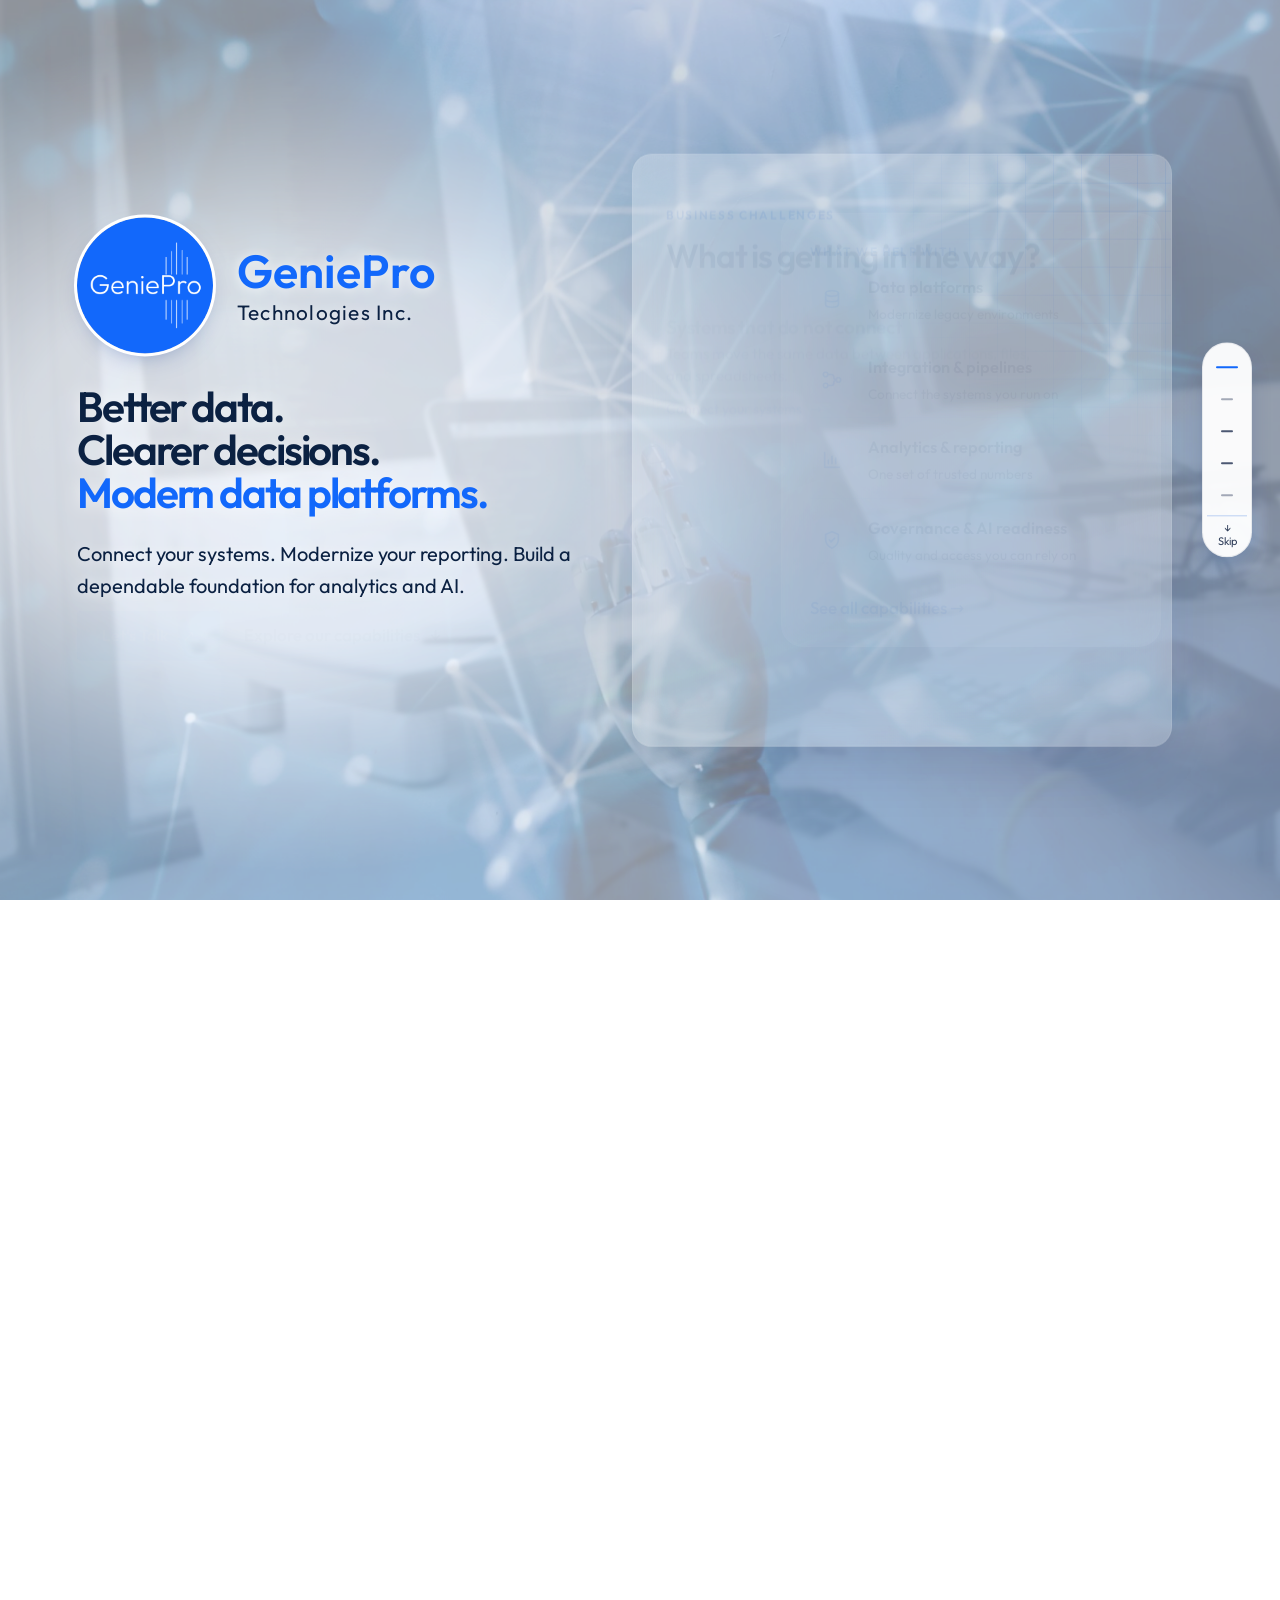
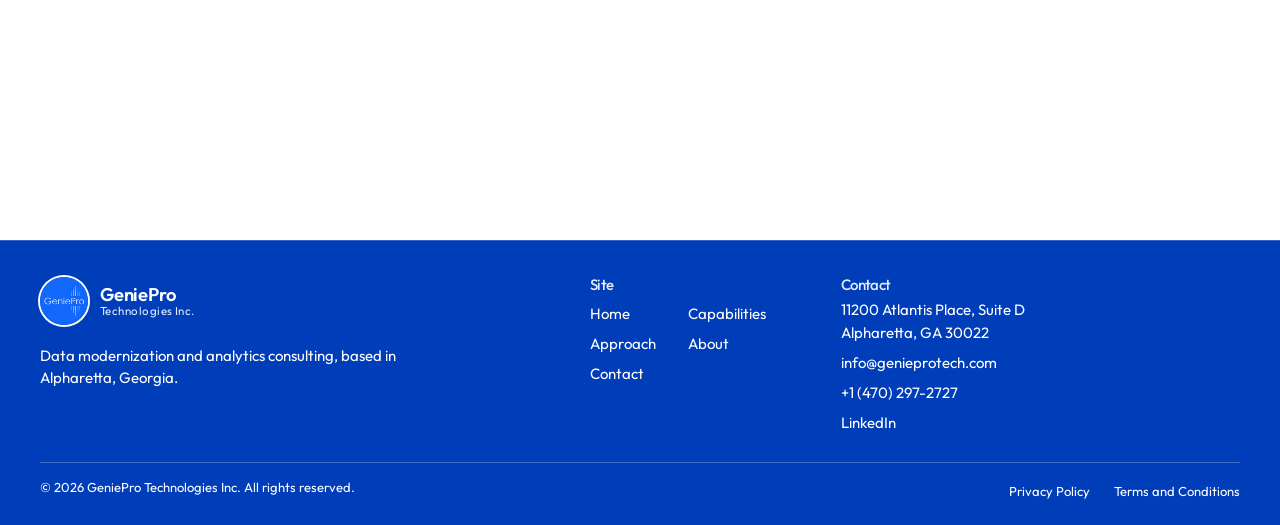
==== commit 1191c0a2: "Home: soften Challenges, Capabilities and Approach photos so the cards lead Co-Authored-By: Claude O" ====
--- a/index.html
+++ b/index.html
@@ -9,7 +9,7 @@
   <link rel="preload" href="assets/fonts/outfit-latin-var.woff2" as="font" type="font/woff2" crossorigin>
   <link rel="stylesheet" href="assets/styles.css?v=logo2">
   <link rel="stylesheet" href="assets/home.css?v=navwhite1">
-  <link rel="stylesheet" href="assets/story.css?v=heroaside1">
+  <link rel="stylesheet" href="assets/story.css?v=softbg1">
   <script>document.documentElement.classList.add("js");</script>
 </head>
 <body class="home-redesign">
--- a/assets/styles.css
+++ b/assets/styles.css
@@ -692,3 +692,10 @@
   .site-header .brand img { width: 50px; height: 50px; }
   .site-header .brand-name { font-size: 1.25rem; }
 }
+
+/* Contact: map under the contact details, in the first block. */
+.contact-map { position: relative; height: 260px; margin-top: 28px; border-radius: 16px; overflow: hidden; background: var(--gray); border: 1px solid var(--line); box-shadow: 0 20px 40px -26px rgba(0, 45, 140, 0.4); }
+.contact-map iframe { position: absolute; inset: 0; width: 100%; height: 100%; border: 0; }
+.facts .directions { display: inline-block; margin-top: 6px; font-weight: 500; }
+.facts .directions span { margin-left: .25em; }
+@media (max-width: 760px) { .contact-map { height: 220px; border-radius: 12px; } }
--- a/assets/story.css
+++ b/assets/story.css
@@ -563,3 +563,19 @@
 .gp-aside-card small { display: block; margin-top: 2px; font-size: .85rem; color: var(--body); }
 .gp-aside-link { display: inline-block; margin-top: 16px; font-weight: 500; color: var(--blue-ink); text-decoration: none; }
 .gp-aside-link:hover { text-decoration: underline; }
+
+/* Frames 1-3: push the photos back so the cards lead.
+   A light brand wash over each photo, with muted color and a slight blur. The hero (data-bg 0) is unchanged. */
+.gp-bg-blend::before { filter: saturate(0.55) blur(2px); transform: scale(1.03); }
+.gp-story .gp-bg[data-bg="1"]::after,
+.gp-story .gp-bg[data-bg="2"]::after,
+.gp-story .gp-bg[data-bg="3"]::after {
+  content: ""; position: absolute; inset: 0; pointer-events: none;
+  background: linear-gradient(135deg, rgba(234, 242, 255, 0.86) 0%, rgba(214, 229, 255, 0.74) 55%, rgba(190, 214, 255, 0.66) 100%);
+}
+.gp-story .gp-bg-photo[data-bg="3"] { overflow: hidden; background-image: none !important; }
+.gp-story .gp-bg-photo[data-bg="3"]::before {
+  content: ""; position: absolute; inset: -12px; pointer-events: none;
+  background: url("img/workshop.jpg") 40% 50% / cover no-repeat;
+  filter: saturate(0.55) blur(2px);
+}
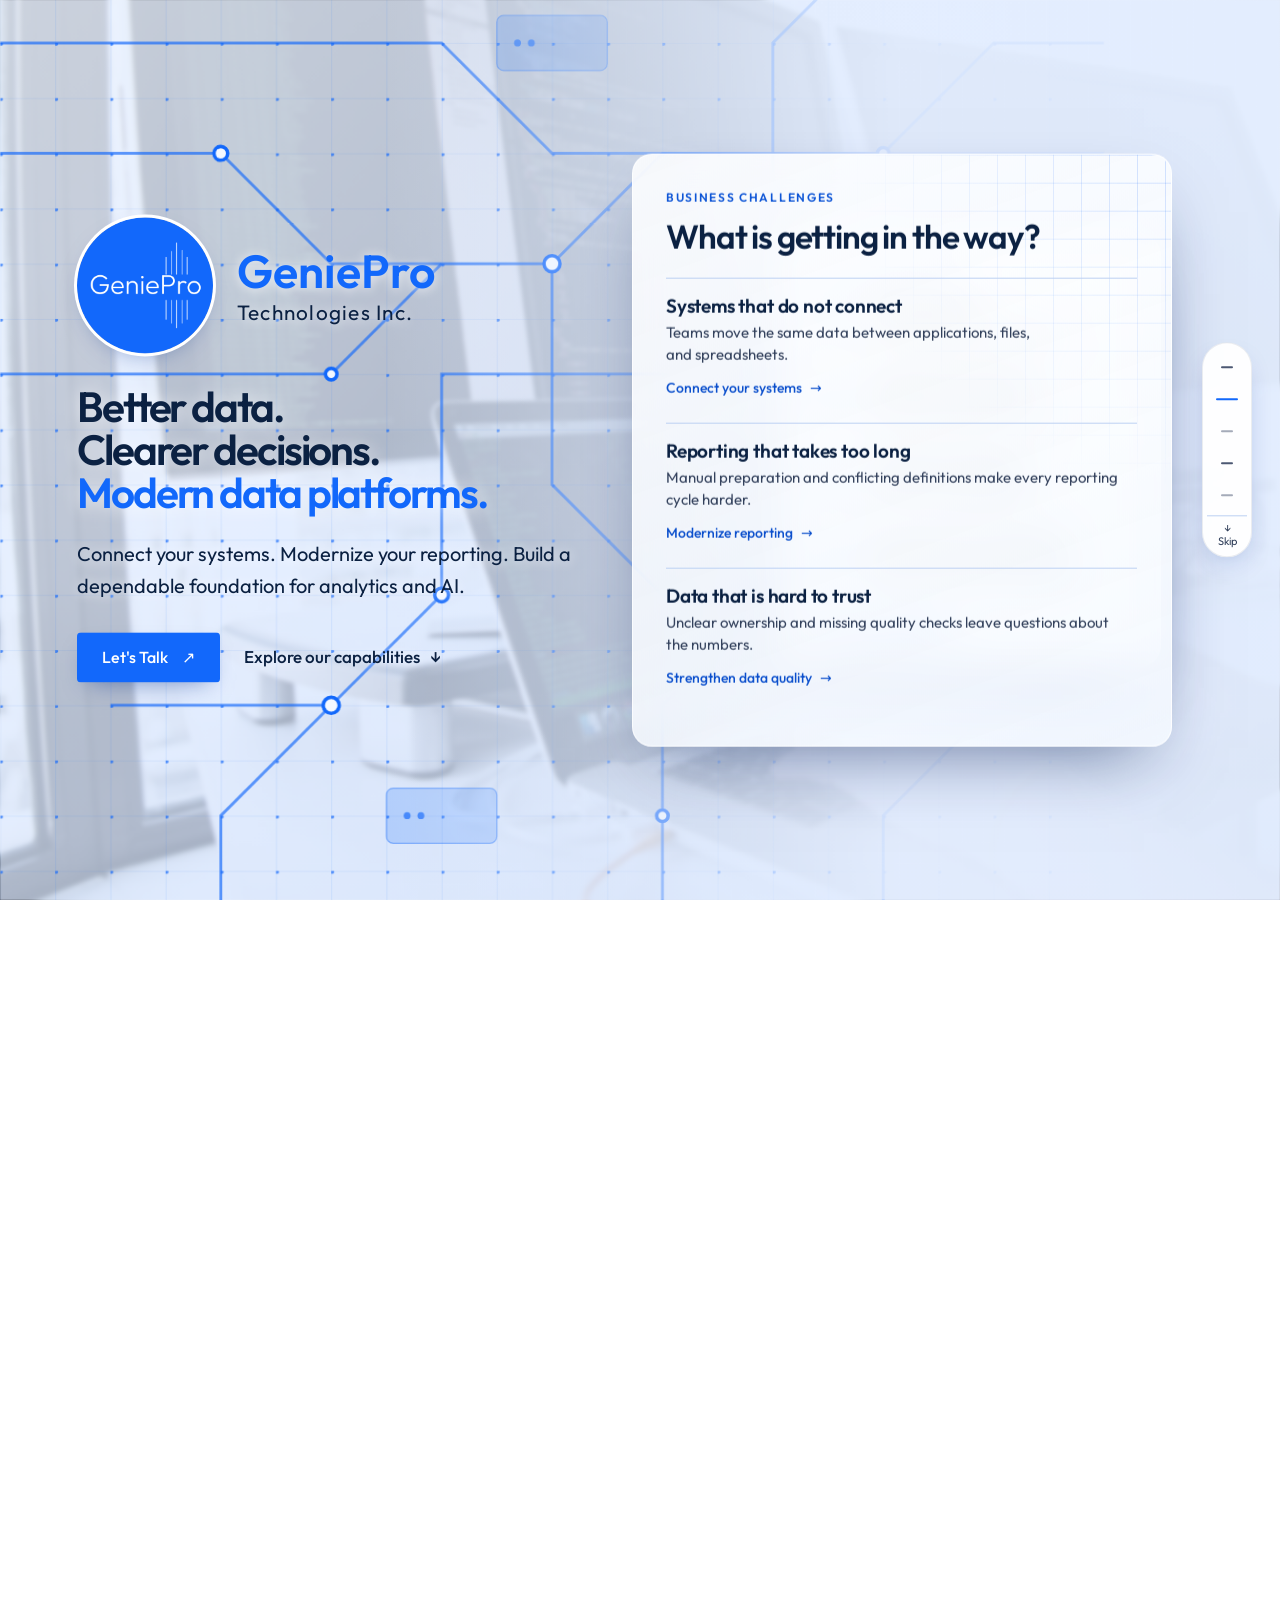
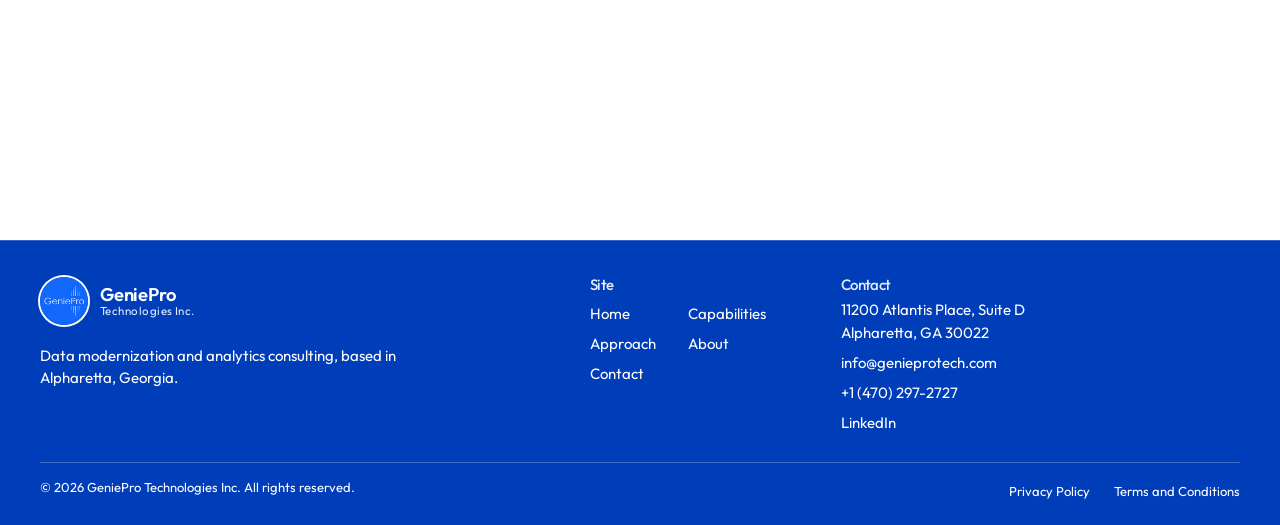
==== commit e7b69e2c: "Home: add blue data patterns to the Challenges, Capabilities and Approach screens Co-Authored-By: Cl" ====
--- a/index.html
+++ b/index.html
@@ -9,7 +9,7 @@
   <link rel="preload" href="assets/fonts/outfit-latin-var.woff2" as="font" type="font/woff2" crossorigin>
   <link rel="stylesheet" href="assets/styles.css?v=logo2">
   <link rel="stylesheet" href="assets/home.css?v=navwhite1">
-  <link rel="stylesheet" href="assets/story.css?v=softbg1">
+  <link rel="stylesheet" href="assets/story.css?v=patterns2">
   <script>document.documentElement.classList.add("js");</script>
 </head>
 <body class="home-redesign">
--- a/assets/styles.css
+++ b/assets/styles.css
@@ -699,3 +699,11 @@
 .facts .directions { display: inline-block; margin-top: 6px; font-weight: 500; }
 .facts .directions span { margin-left: .25em; }
 @media (max-width: 760px) { .contact-map { height: 220px; border-radius: 12px; } }
+
+/* Contact: form card spans the full height of the left column (label to map bottom). */
+@media (min-width: 1001px) {
+  .contact-grid { align-items: stretch; }
+  .contact-grid .inquiry { display: flex; flex-direction: column; margin-top: 20px; }
+  .contact-grid .inquiry .field:has(textarea) { flex: 1; display: flex; flex-direction: column; }
+  .contact-grid .inquiry .field textarea { flex: 1; resize: none; }
+}
--- a/assets/story.css
+++ b/assets/story.css
@@ -579,3 +579,31 @@
   background: url("img/workshop.jpg") 40% 50% / cover no-repeat;
   filter: saturate(0.55) blur(2px);
 }
+
+/* Frames 1-3: blue data patterns over the soft wash, fading out behind each card. */
+.gp-story .gp-bg[data-bg="1"]::after {
+  background:
+    linear-gradient(90deg, rgba(228, 238, 255, 0) 30%, rgba(228, 238, 255, 0.92) 70%),
+    url("img/data-pattern.svg") left center / auto 115% no-repeat,
+    linear-gradient(135deg, rgba(234, 242, 255, 0.86) 0%, rgba(214, 229, 255, 0.74) 55%, rgba(190, 214, 255, 0.66) 100%);
+}
+.gp-story .gp-bg[data-bg="2"]::after {
+  background:
+    linear-gradient(270deg, rgba(228, 238, 255, 0) 30%, rgba(228, 238, 255, 0.92) 68%),
+    url("img/data-wave.svg") right center / auto 120% no-repeat,
+    linear-gradient(225deg, rgba(234, 242, 255, 0.86) 0%, rgba(214, 229, 255, 0.74) 55%, rgba(190, 214, 255, 0.66) 100%);
+}
+.gp-story .gp-bg[data-bg="3"]::after {
+  background:
+    linear-gradient(90deg, rgba(228, 238, 255, 0) 30%, rgba(228, 238, 255, 0.92) 70%),
+    url("img/data-pattern.svg") left top / auto 125% no-repeat,
+    linear-gradient(135deg, rgba(234, 242, 255, 0.86) 0%, rgba(214, 229, 255, 0.74) 55%, rgba(190, 214, 255, 0.66) 100%);
+}
+@media (max-width: 760px) {
+  .gp-story .gp-bg[data-bg="1"]::after, .gp-story .gp-bg[data-bg="2"]::after, .gp-story .gp-bg[data-bg="3"]::after {
+    background:
+      linear-gradient(180deg, rgba(228, 238, 255, 0) 10%, rgba(228, 238, 255, 0.9) 45%),
+      url("img/data-pattern.svg") center top / 140% auto no-repeat,
+      linear-gradient(135deg, rgba(234, 242, 255, 0.86) 0%, rgba(214, 229, 255, 0.74) 55%, rgba(190, 214, 255, 0.66) 100%);
+  }
+}
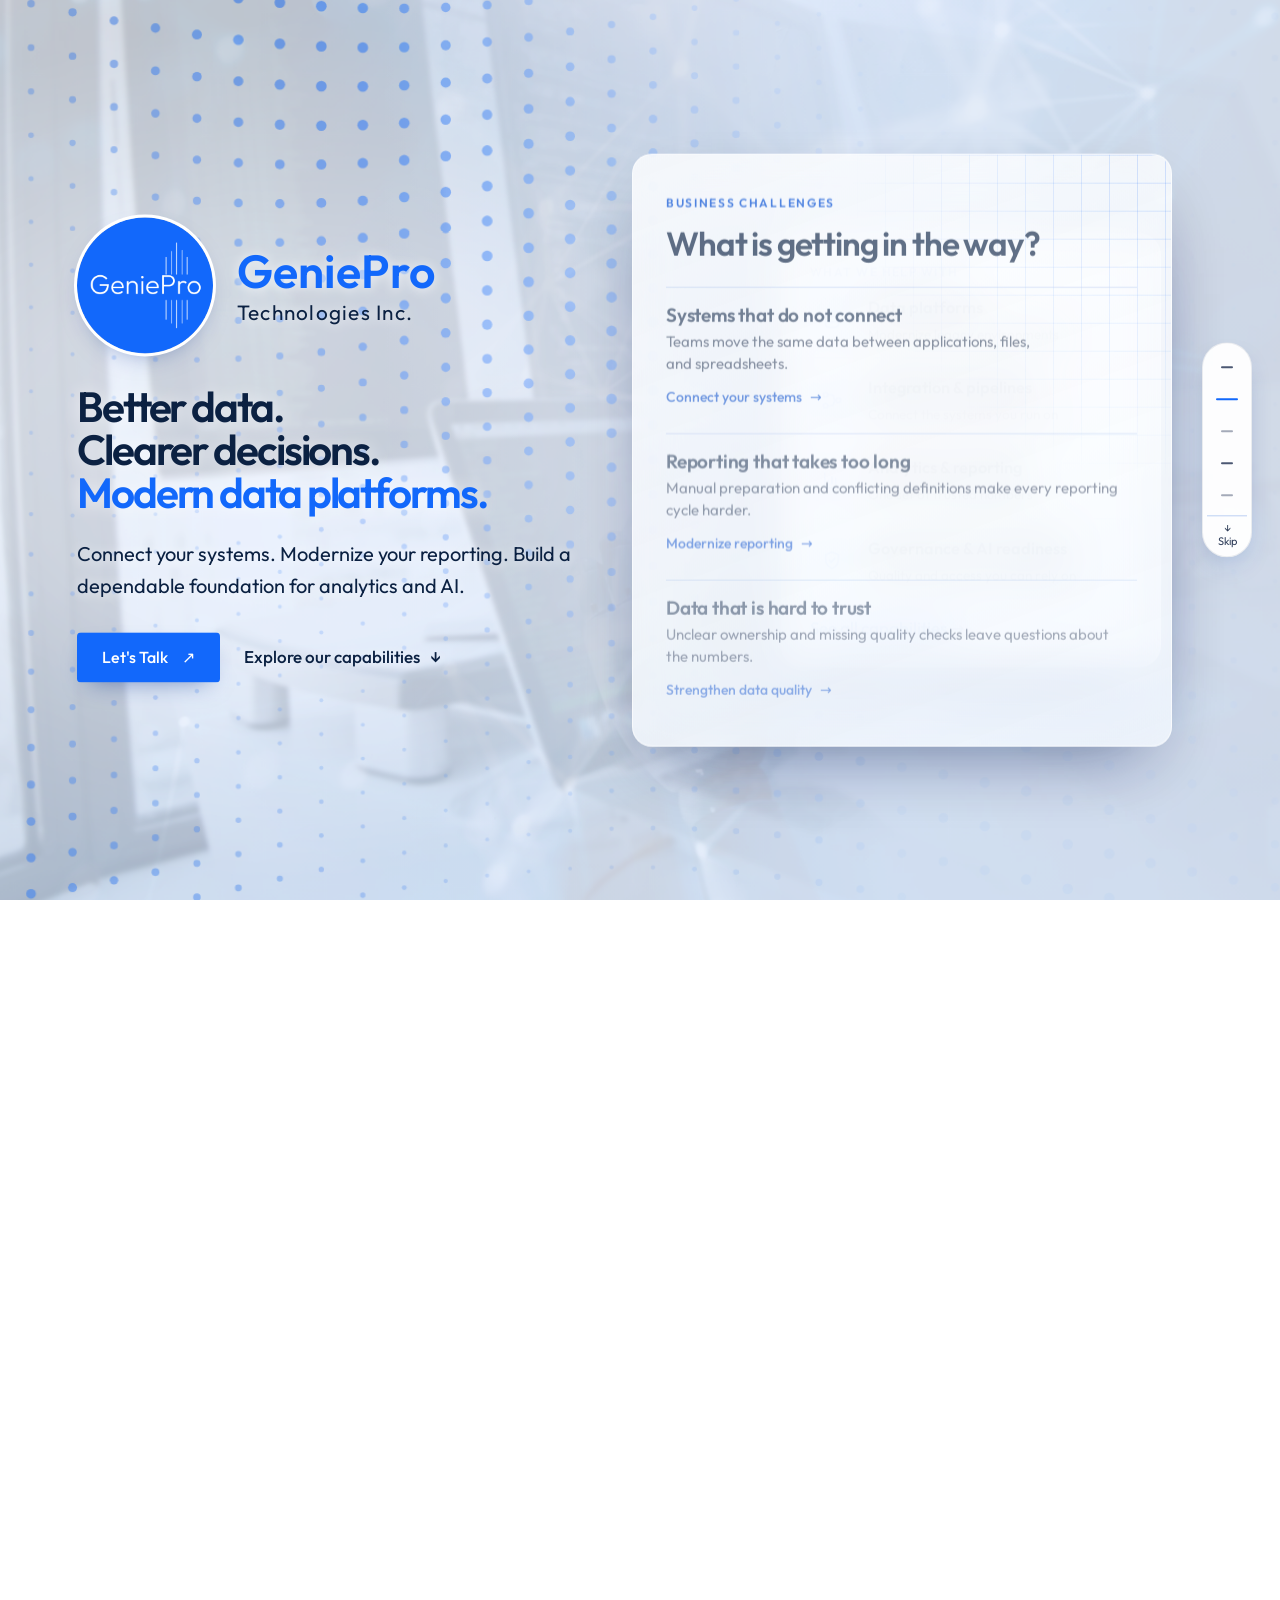
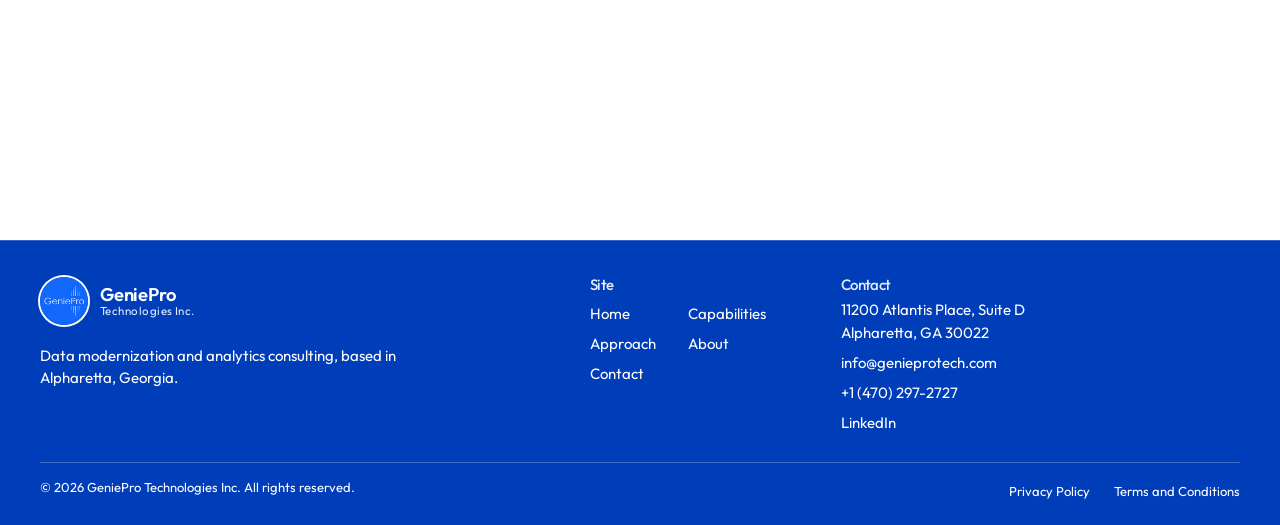
==== commit a3fb8f45: "Home: use the dotted wave pattern on Challenges and Approach too Co-Authored-By: Claude Opus 5.5 <no" ====
--- a/index.html
+++ b/index.html
@@ -9,7 +9,7 @@
   <link rel="preload" href="assets/fonts/outfit-latin-var.woff2" as="font" type="font/woff2" crossorigin>
   <link rel="stylesheet" href="assets/styles.css?v=logo2">
   <link rel="stylesheet" href="assets/home.css?v=navwhite1">
-  <link rel="stylesheet" href="assets/story.css?v=patterns2">
+  <link rel="stylesheet" href="assets/story.css?v=dots1">
   <script>document.documentElement.classList.add("js");</script>
 </head>
 <body class="home-redesign">
--- a/assets/story.css
+++ b/assets/story.css
@@ -584,7 +584,7 @@
 .gp-story .gp-bg[data-bg="1"]::after {
   background:
     linear-gradient(90deg, rgba(228, 238, 255, 0) 30%, rgba(228, 238, 255, 0.92) 70%),
-    url("img/data-pattern.svg") left center / auto 115% no-repeat,
+    url("img/data-wave.svg") left center / auto 120% no-repeat,
     linear-gradient(135deg, rgba(234, 242, 255, 0.86) 0%, rgba(214, 229, 255, 0.74) 55%, rgba(190, 214, 255, 0.66) 100%);
 }
 .gp-story .gp-bg[data-bg="2"]::after {
@@ -596,14 +596,14 @@
 .gp-story .gp-bg[data-bg="3"]::after {
   background:
     linear-gradient(90deg, rgba(228, 238, 255, 0) 30%, rgba(228, 238, 255, 0.92) 70%),
-    url("img/data-pattern.svg") left top / auto 125% no-repeat,
+    url("img/data-wave.svg") left bottom / auto 125% no-repeat,
     linear-gradient(135deg, rgba(234, 242, 255, 0.86) 0%, rgba(214, 229, 255, 0.74) 55%, rgba(190, 214, 255, 0.66) 100%);
 }
 @media (max-width: 760px) {
   .gp-story .gp-bg[data-bg="1"]::after, .gp-story .gp-bg[data-bg="2"]::after, .gp-story .gp-bg[data-bg="3"]::after {
     background:
       linear-gradient(180deg, rgba(228, 238, 255, 0) 10%, rgba(228, 238, 255, 0.9) 45%),
-      url("img/data-pattern.svg") center top / 140% auto no-repeat,
+      url("img/data-wave.svg") center top / 160% auto no-repeat,
       linear-gradient(135deg, rgba(234, 242, 255, 0.86) 0%, rgba(214, 229, 255, 0.74) 55%, rgba(190, 214, 255, 0.66) 100%);
   }
 }
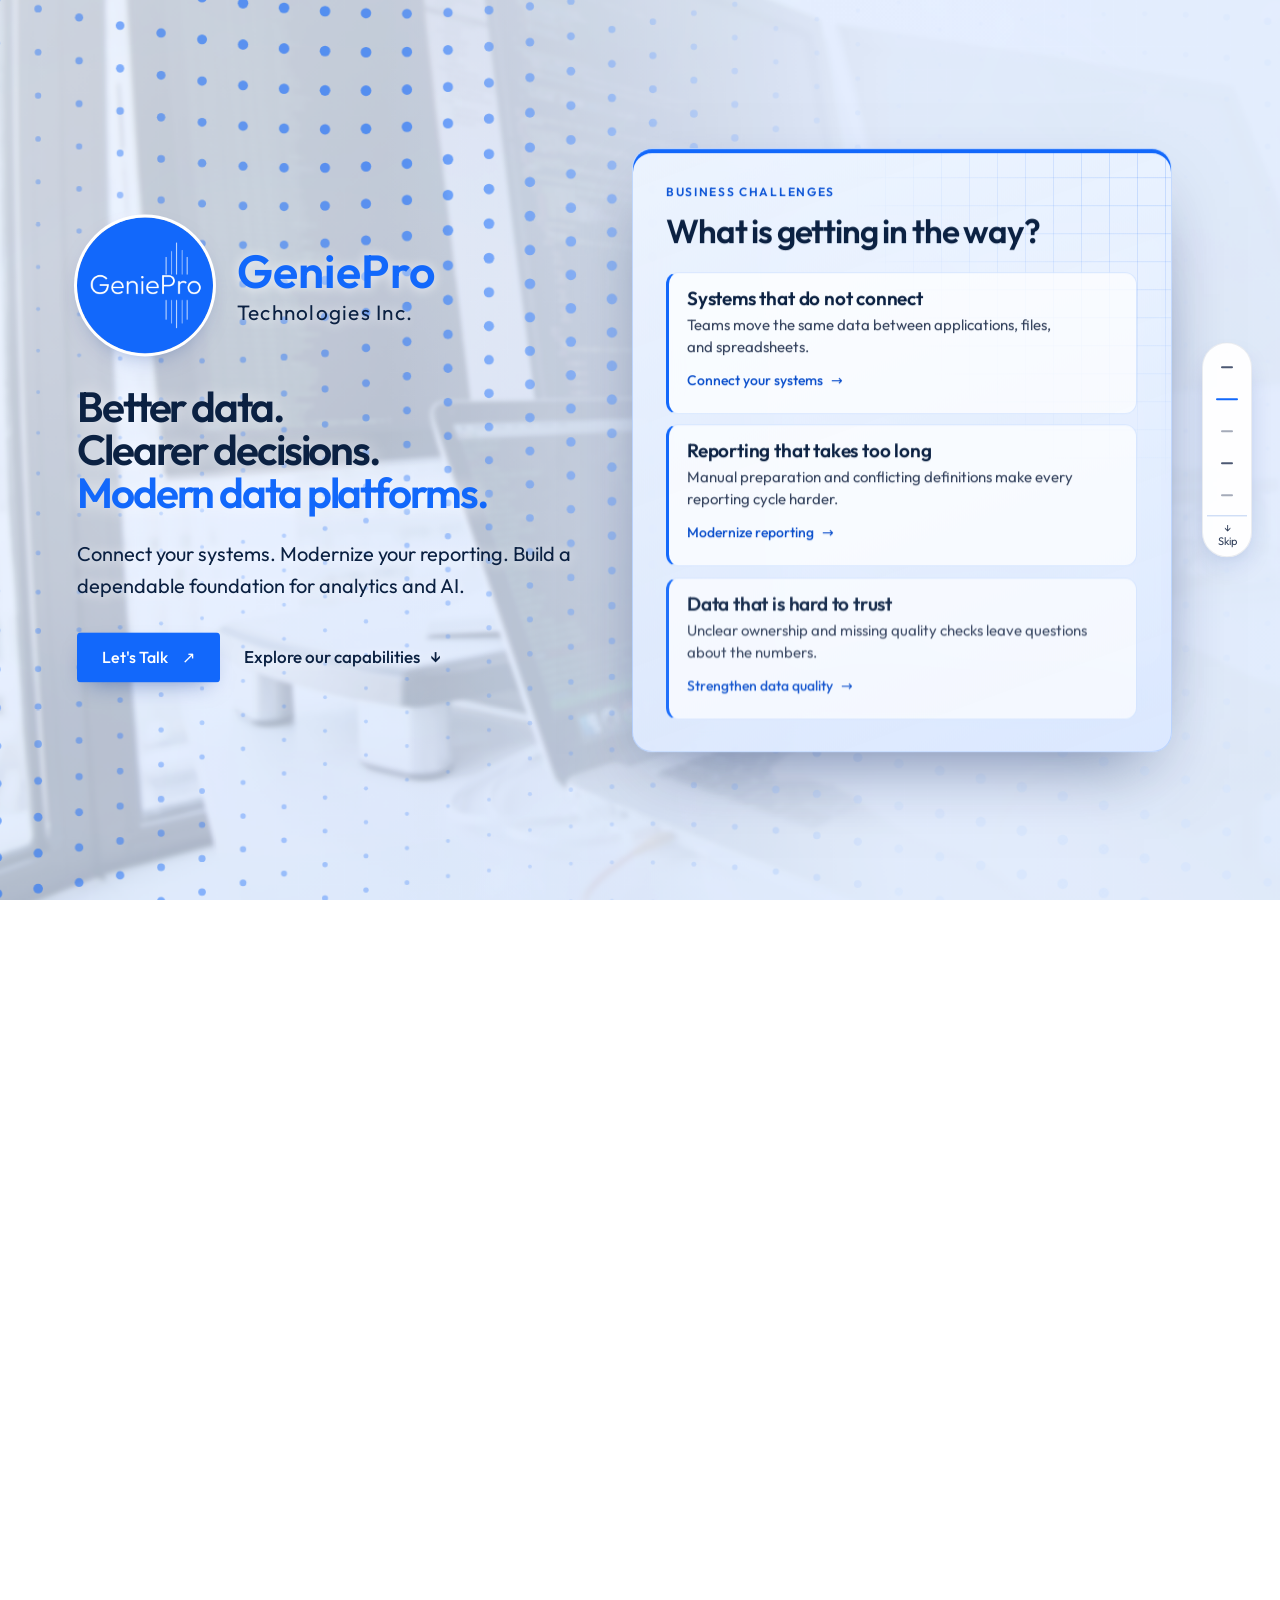
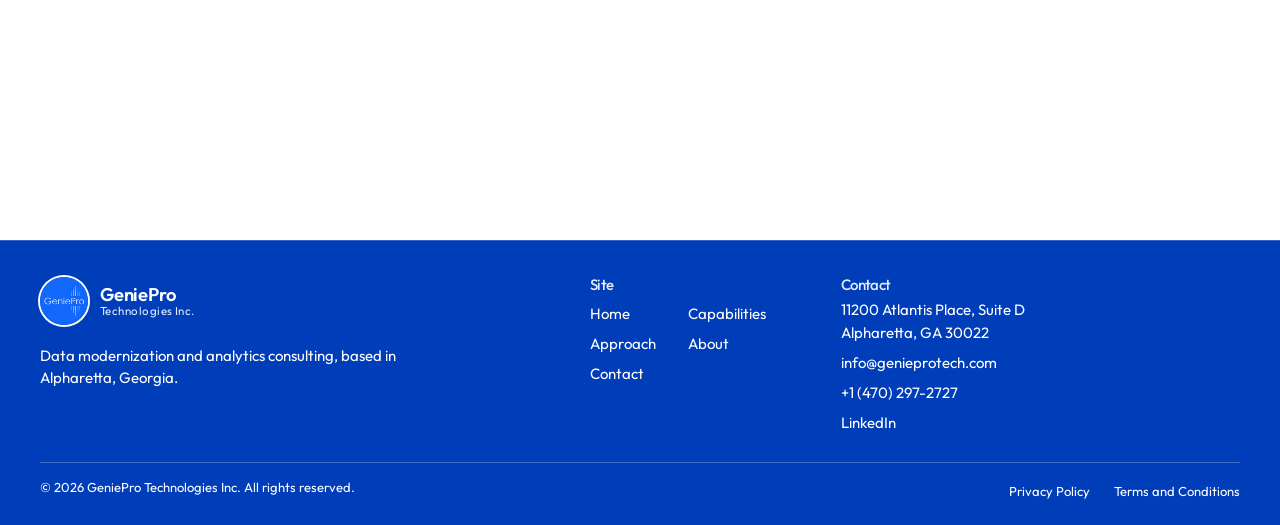
==== commit 49471e66: "Home: blue-tinted cards with accent edge, tiles and numbered steps Co-Authored-By: Claude Opus 5.5 <" ====
--- a/index.html
+++ b/index.html
@@ -9,7 +9,7 @@
   <link rel="preload" href="assets/fonts/outfit-latin-var.woff2" as="font" type="font/woff2" crossorigin>
   <link rel="stylesheet" href="assets/styles.css?v=logo2">
   <link rel="stylesheet" href="assets/home.css?v=navwhite1">
-  <link rel="stylesheet" href="assets/story.css?v=dots1">
+  <link rel="stylesheet" href="assets/story.css?v=cards2">
   <script>document.documentElement.classList.add("js");</script>
 </head>
 <body class="home-redesign">
--- a/assets/story.css
+++ b/assets/story.css
@@ -607,3 +607,20 @@
       linear-gradient(135deg, rgba(234, 242, 255, 0.86) 0%, rgba(214, 229, 255, 0.74) 55%, rgba(190, 214, 255, 0.66) 100%);
   }
 }
+
+/* Cards on frames 1-3: less white. Soft blue tint, a blue top accent, and tinted tiles inside. */
+.gp-card:not(.gp-center) {
+  background: linear-gradient(160deg, rgba(238, 245, 255, 0.94) 0%, rgba(219, 232, 255, 0.90) 100%);
+  border: 1px solid rgba(18, 104, 251, 0.18);
+  box-shadow: inset 0 4px 0 var(--blue), 0 30px 70px -28px rgba(0, 25, 80, 0.55);
+}
+.gp-list li {
+  margin-top: 10px; padding: 14px 18px; border-top: 0;
+  background: rgba(255, 255, 255, 0.72); border: 1px solid rgba(18, 104, 251, 0.14);
+  border-left: 3px solid var(--blue); border-radius: 12px;
+}
+.gp-list li:first-child { margin-top: 0; }
+.gp-caps a { background: rgba(255, 255, 255, 0.72); border-color: rgba(18, 104, 251, 0.16); }
+.gp-steps li { border-color: rgba(18, 104, 251, 0.16); }
+.gp-steps li { align-items: flex-start; }
+.gp-steps li > span { flex: none; display: grid; place-items: center; width: 30px; height: 30px; padding: 0; border-radius: 50%; background: var(--blue); color: #FFFFFF; font-size: 0.75rem; }
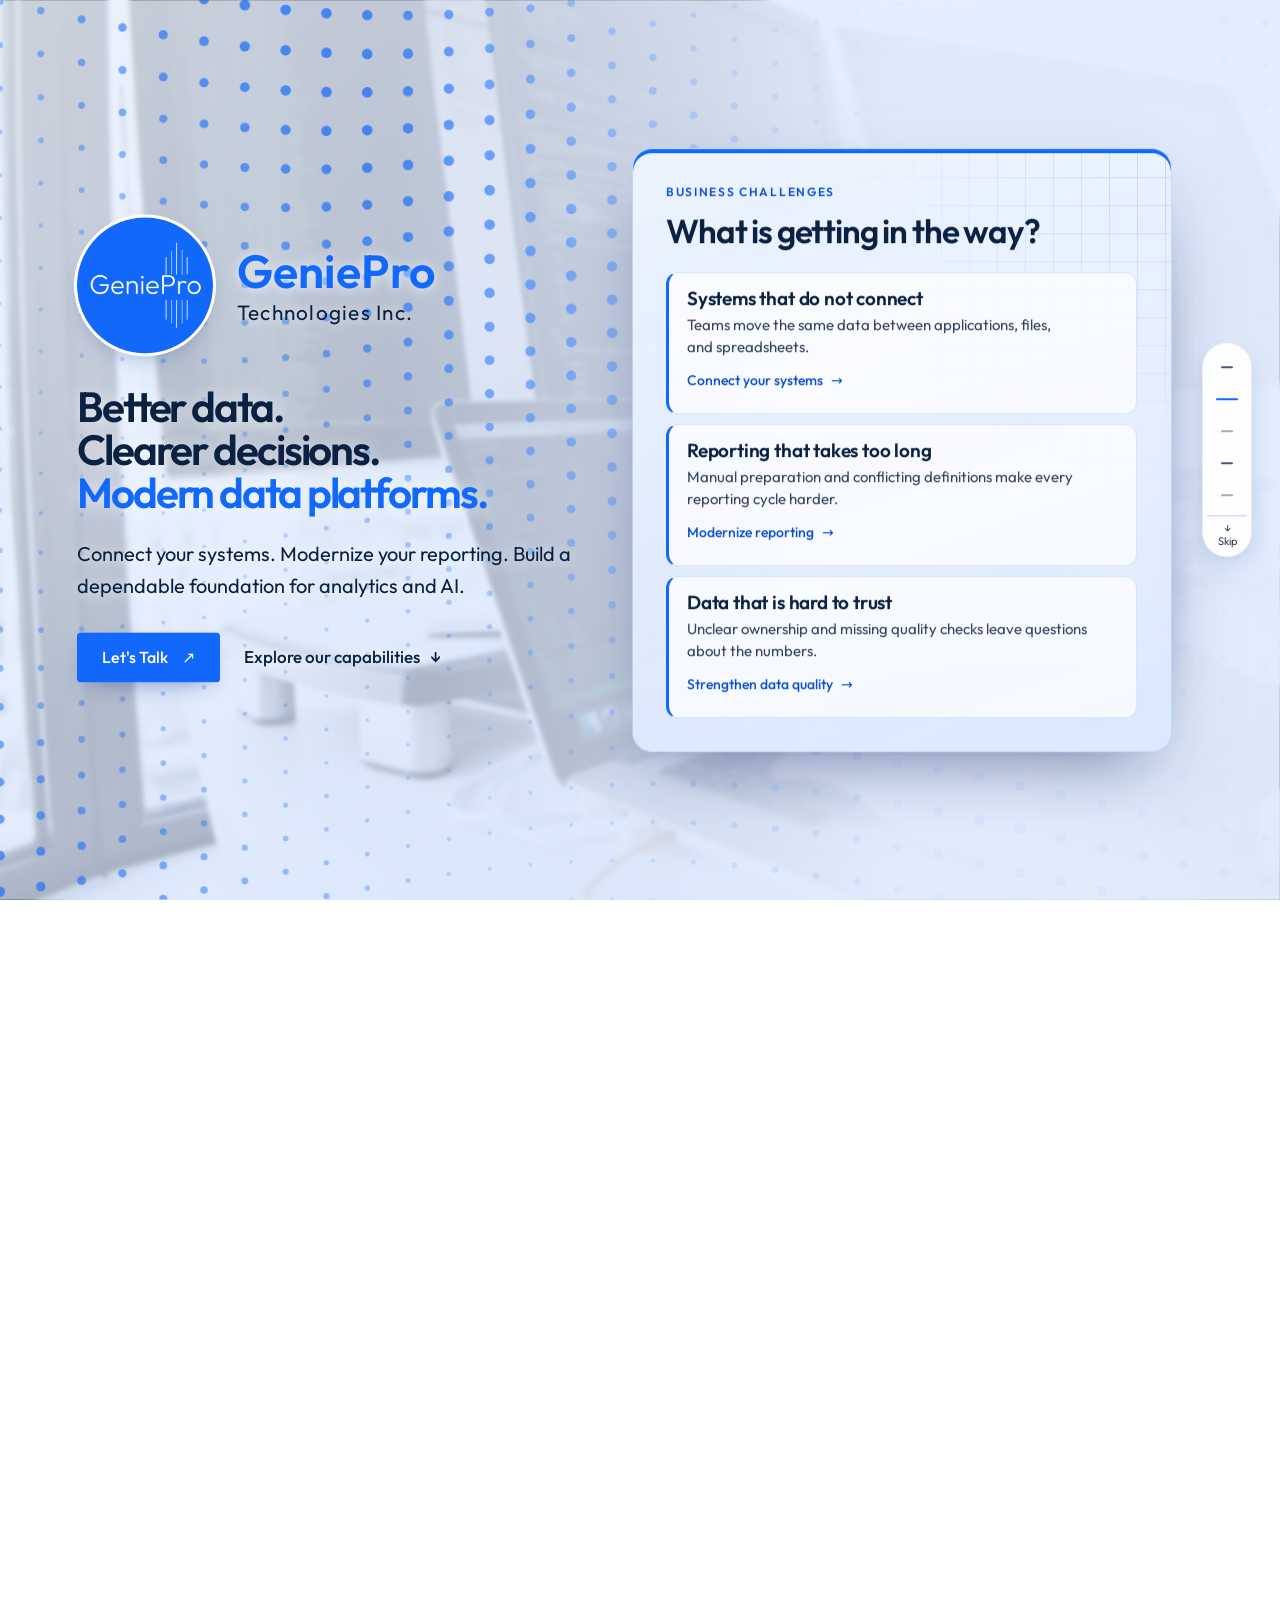
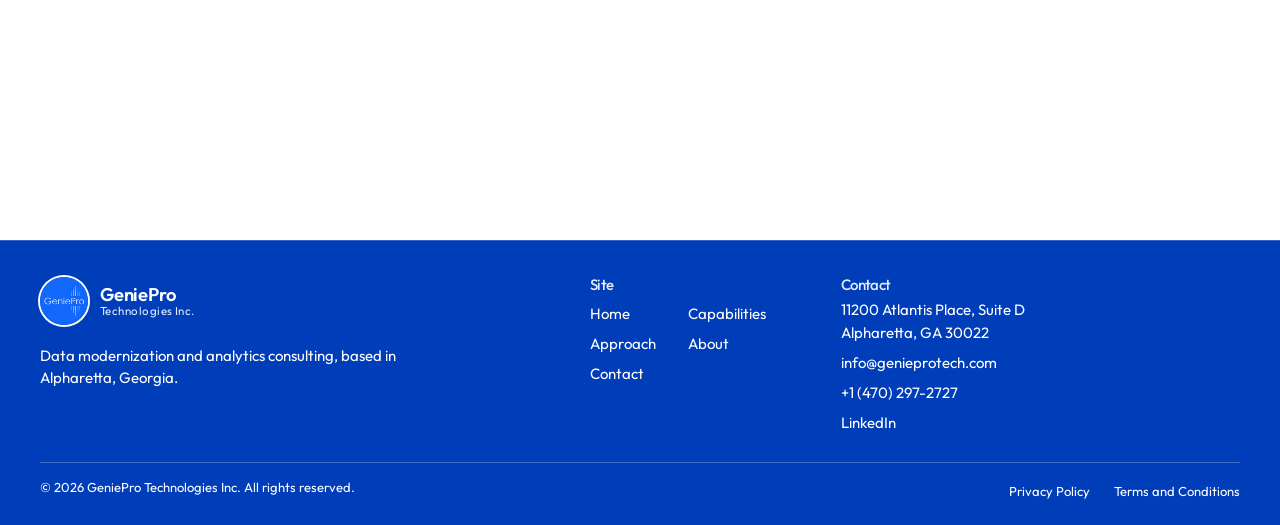
==== commit b7d340db: "Home: blue hover shade on card items Co-Authored-By: Claude Opus 5.5 <noreply@anthropic.com>" ====
--- a/index.html
+++ b/index.html
@@ -9,7 +9,7 @@
   <link rel="preload" href="assets/fonts/outfit-latin-var.woff2" as="font" type="font/woff2" crossorigin>
   <link rel="stylesheet" href="assets/styles.css?v=logo2">
   <link rel="stylesheet" href="assets/home.css?v=navwhite1">
-  <link rel="stylesheet" href="assets/story.css?v=cards2">
+  <link rel="stylesheet" href="assets/story.css?v=hover1">
   <script>document.documentElement.classList.add("js");</script>
 </head>
 <body class="home-redesign">
--- a/assets/story.css
+++ b/assets/story.css
@@ -624,3 +624,17 @@
 .gp-steps li { border-color: rgba(18, 104, 251, 0.16); }
 .gp-steps li { align-items: flex-start; }
 .gp-steps li > span { flex: none; display: grid; place-items: center; width: 30px; height: 30px; padding: 0; border-radius: 50%; background: var(--blue); color: #FFFFFF; font-size: 0.75rem; }
+
+/* Hover: a blue shade on the item under the pointer (and on keyboard focus). */
+.gp-list li, .gp-caps a, .gp-steps li, .gp-aside-card li {
+  transition: background-color 0.2s ease, border-color 0.2s ease, box-shadow 0.2s ease, transform 0.2s ease;
+}
+.gp-steps li { margin: 0 -12px; padding-inline: 12px; border-radius: 12px; }
+.gp-aside-card li { margin: 0 -10px; padding-inline: 10px; border-radius: 12px; }
+@media (hover: hover) {
+  .gp-list li:hover, .gp-caps a:hover, .gp-steps li:hover, .gp-aside-card li:hover {
+    background-color: rgba(18, 104, 251, 0.12); border-color: rgba(18, 104, 251, 0.45);
+  }
+  .gp-list li:hover { box-shadow: 0 10px 22px -14px rgba(0, 45, 140, 0.45); }
+}
+.gp-list li:focus-within, .gp-caps a:focus-visible { background-color: rgba(18, 104, 251, 0.12); border-color: rgba(18, 104, 251, 0.45); }
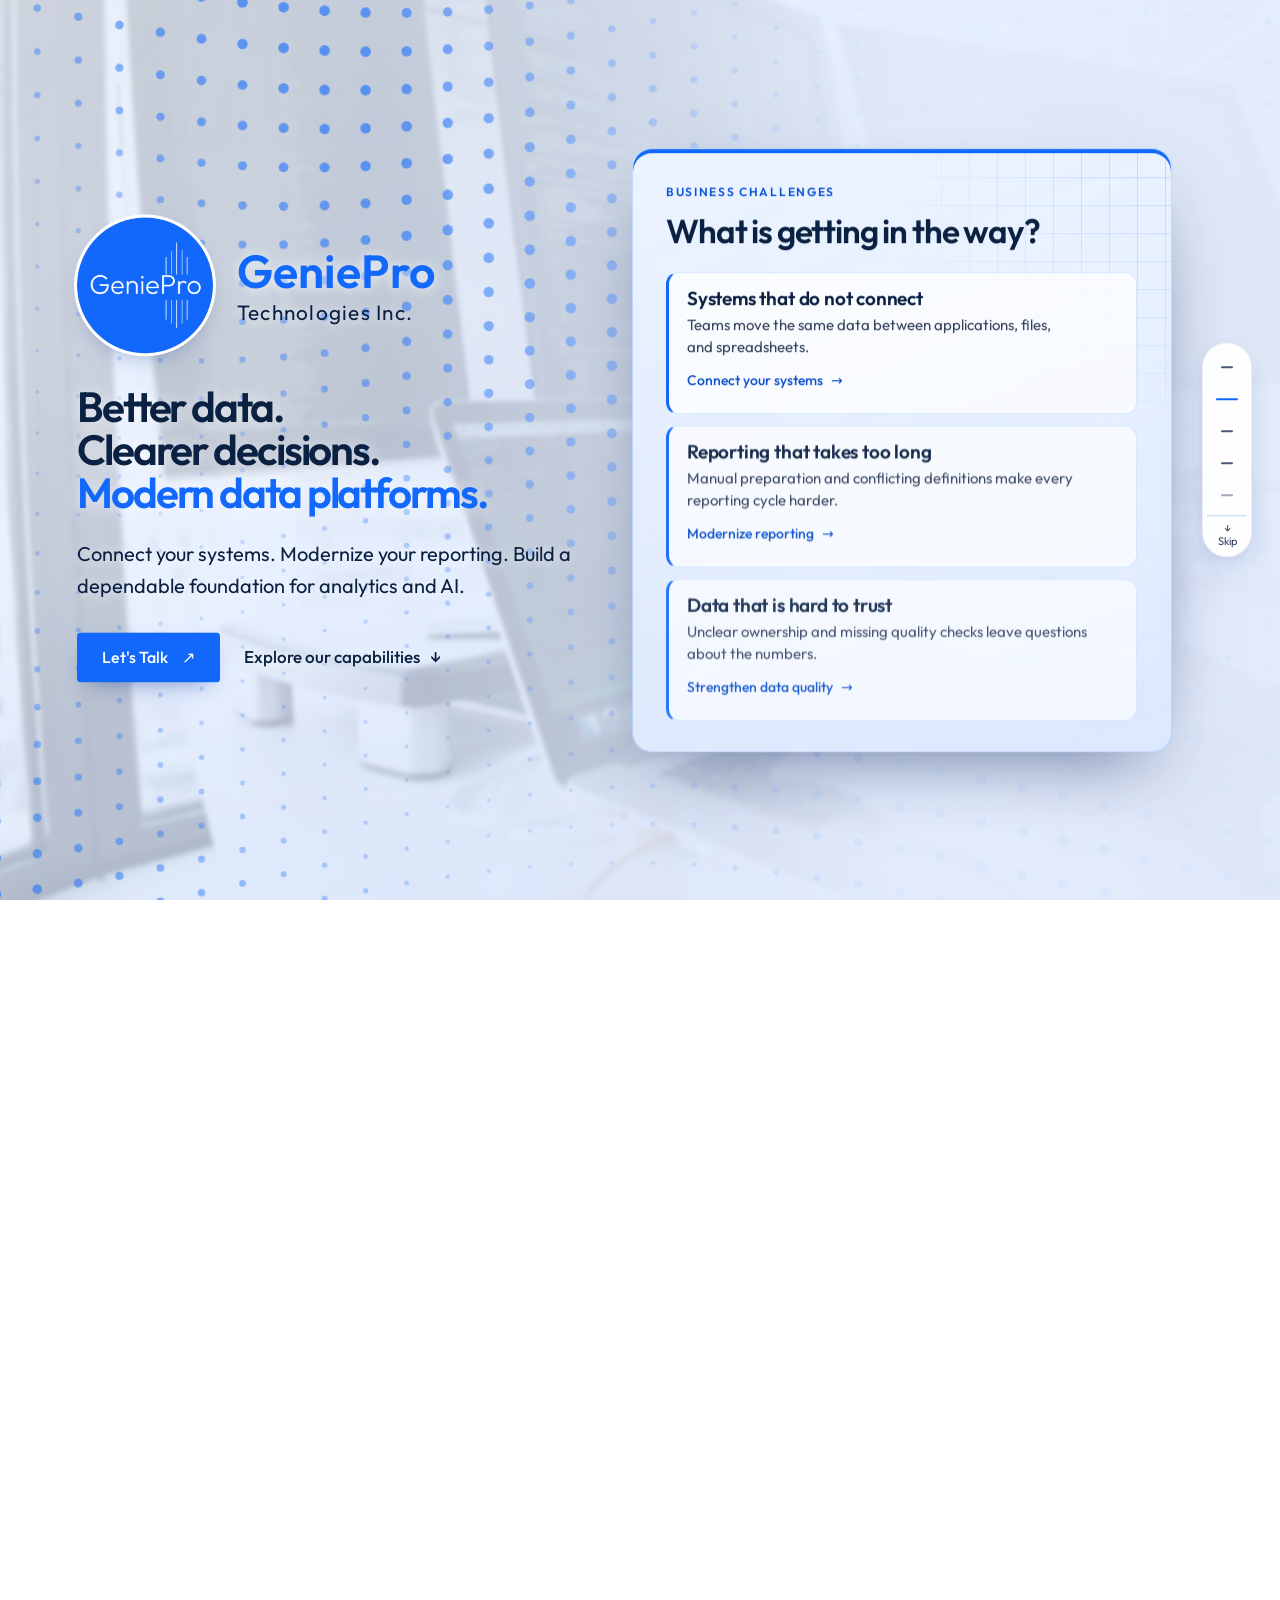
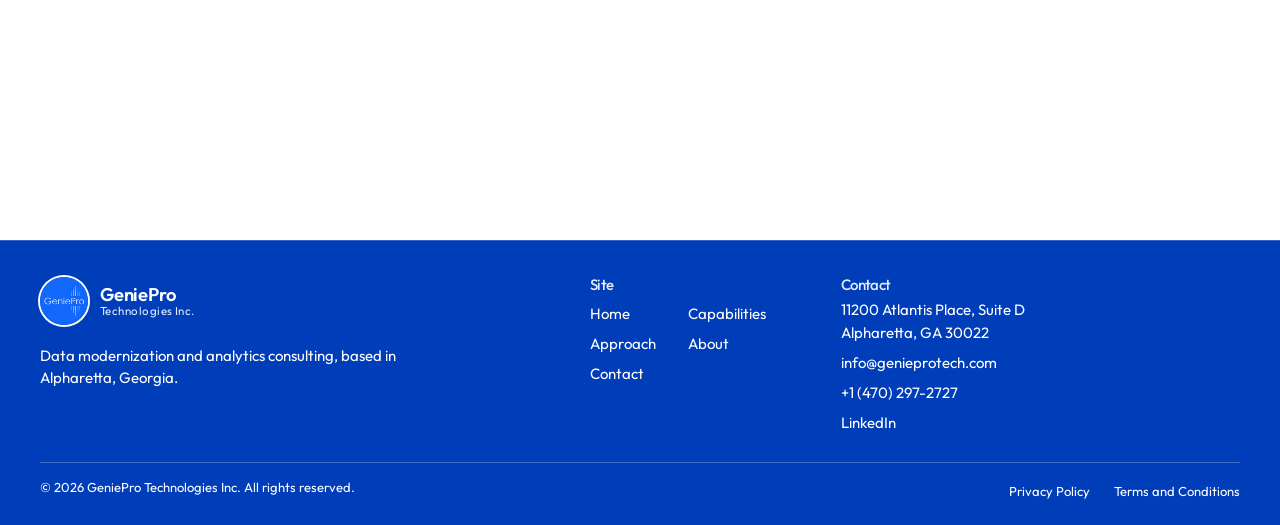
==== commit 68c1e79e: "SEO: sitemap, robots.txt, canonical and link-preview tags, business structured data Co-Authored-By: " ====
--- a/index.html
+++ b/index.html
@@ -5,6 +5,48 @@
   <meta name="viewport" content="width=device-width, initial-scale=1">
   <title>GeniePro Technologies Inc. | Data Modernization and Analytics Consulting</title>
   <meta name="description" content="Data modernization and analytics consulting from GeniePro Technologies Inc.: connect fragmented systems, modernize reporting, and build a dependable data foundation.">
+  <link rel="canonical" href="https://www.genieprotech.com/">
+  <meta property="og:type" content="website">
+  <meta property="og:site_name" content="GeniePro Technologies Inc.">
+  <meta property="og:title" content="GeniePro Technologies Inc. | Data Modernization and Analytics Consulting">
+  <meta property="og:description" content="Data modernization and analytics consulting from GeniePro Technologies Inc.: connect fragmented systems, modernize reporting, and build a dependable data foundation.">
+  <meta property="og:url" content="https://www.genieprotech.com/">
+  <meta property="og:image" content="https://www.genieprotech.com/assets/img/og-image.png">
+  <meta property="og:image:width" content="1200">
+  <meta property="og:image:height" content="630">
+  <meta property="og:image:alt" content="GeniePro Technologies Inc. Better data. Clearer decisions.">
+  <meta name="twitter:card" content="summary_large_image">
+  <script type="application/ld+json">
+{
+    "@context": "https://schema.org",
+    "@type": "ProfessionalService",
+    "@id": "https://www.genieprotech.com/#organization",
+    "name": "GeniePro Technologies Inc.",
+    "alternateName": "GeniePro",
+    "description": "Data modernization and analytics consulting: data platforms, data engineering and integration, analytics and reporting, data quality and governance, and AI-ready data foundations.",
+    "url": "https://www.genieprotech.com/",
+    "logo": "https://www.genieprotech.com/assets/img/geniepro-logo-800.png",
+    "image": "https://www.genieprotech.com/assets/img/og-image.png",
+    "email": "info@genieprotech.com",
+    "telephone": "+1-470-297-2727",
+    "address": {
+      "@type": "PostalAddress",
+      "streetAddress": "11200 Atlantis Place, Suite D",
+      "addressLocality": "Alpharetta",
+      "addressRegion": "GA",
+      "postalCode": "30022",
+      "addressCountry": "US"
+    },
+    "geo": {
+      "@type": "GeoCoordinates",
+      "latitude": 34.0506917,
+      "longitude": -84.2758185
+    },
+    "sameAs": [
+      "https://www.linkedin.com/company/genie-pro-technolgies-inc"
+    ]
+  }
+  </script>
   <link rel="icon" type="image/png" href="assets/img/geniepro-logo.png">
   <link rel="preload" href="assets/fonts/outfit-latin-var.woff2" as="font" type="font/woff2" crossorigin>
   <link rel="stylesheet" href="assets/styles.css?v=logo2">
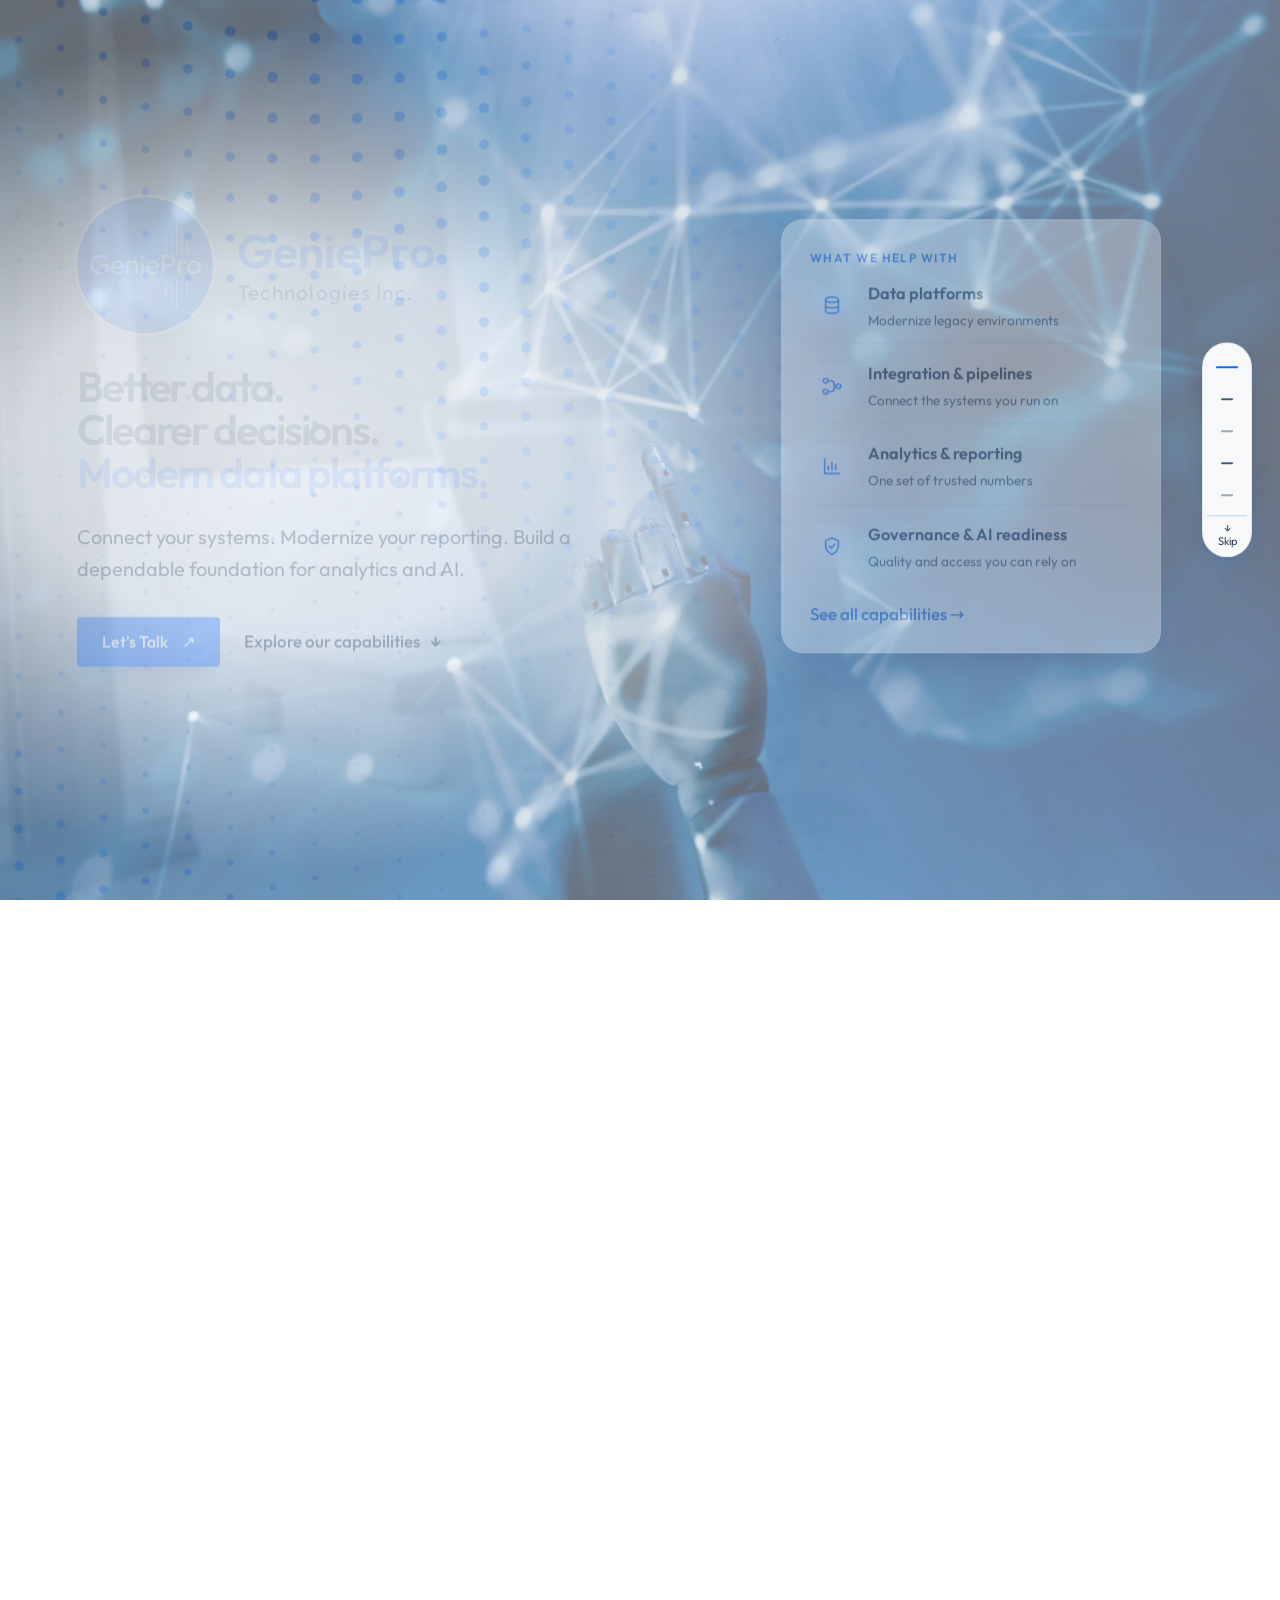
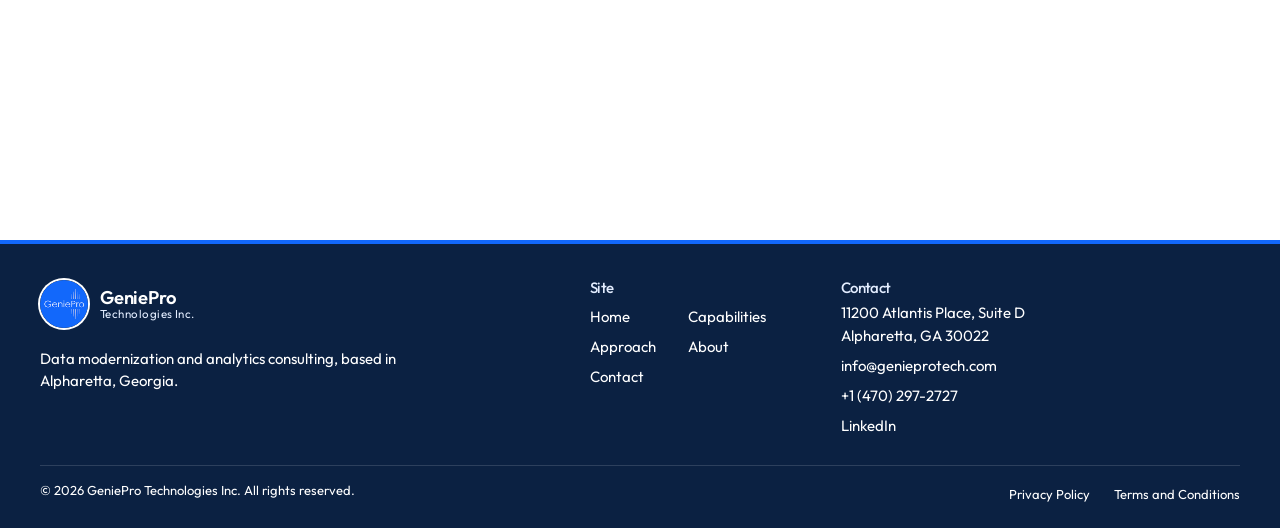
==== commit 83733f31: "Footer: deep navy with blue top edge so it separates from blue sections Co-Authored-By: Claude Opus " ====
--- a/index.html
+++ b/index.html
@@ -49,7 +49,7 @@
   </script>
   <link rel="icon" type="image/png" href="assets/img/geniepro-logo.png">
   <link rel="preload" href="assets/fonts/outfit-latin-var.woff2" as="font" type="font/woff2" crossorigin>
-  <link rel="stylesheet" href="assets/styles.css?v=logo2">
+  <link rel="stylesheet" href="assets/styles.css?v=footer1">
   <link rel="stylesheet" href="assets/home.css?v=navwhite1">
   <link rel="stylesheet" href="assets/story.css?v=hover1">
   <script>document.documentElement.classList.add("js");</script>
--- a/assets/styles.css
+++ b/assets/styles.css
@@ -707,3 +707,7 @@
   .contact-grid .inquiry .field:has(textarea) { flex: 1; display: flex; flex-direction: column; }
   .contact-grid .inquiry .field textarea { flex: 1; resize: none; }
 }
+
+/* Footer: deep navy so it separates clearly from blue sections above it. */
+.site-footer { background: #0B2142; border-top: 4px solid var(--blue); }
+.site-footer .footer-base { border-top-color: rgba(255, 255, 255, 0.14); }
